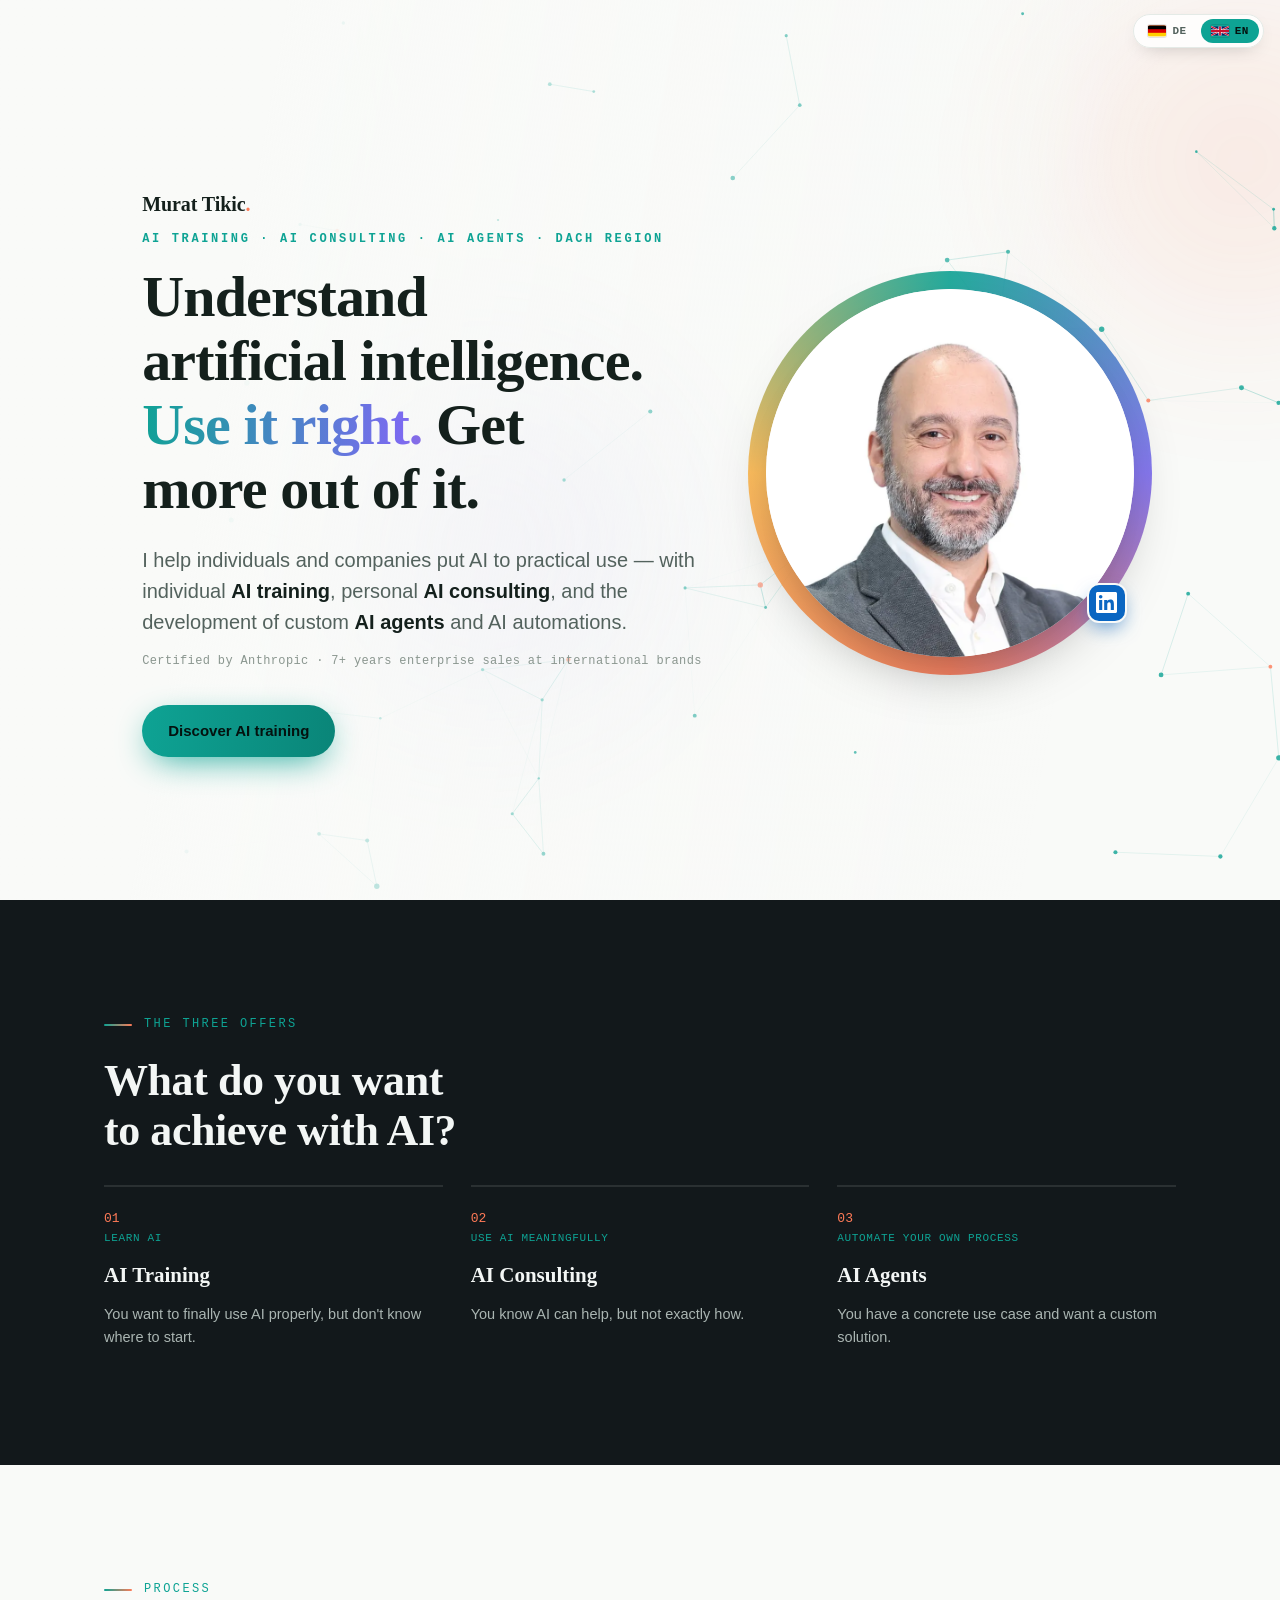
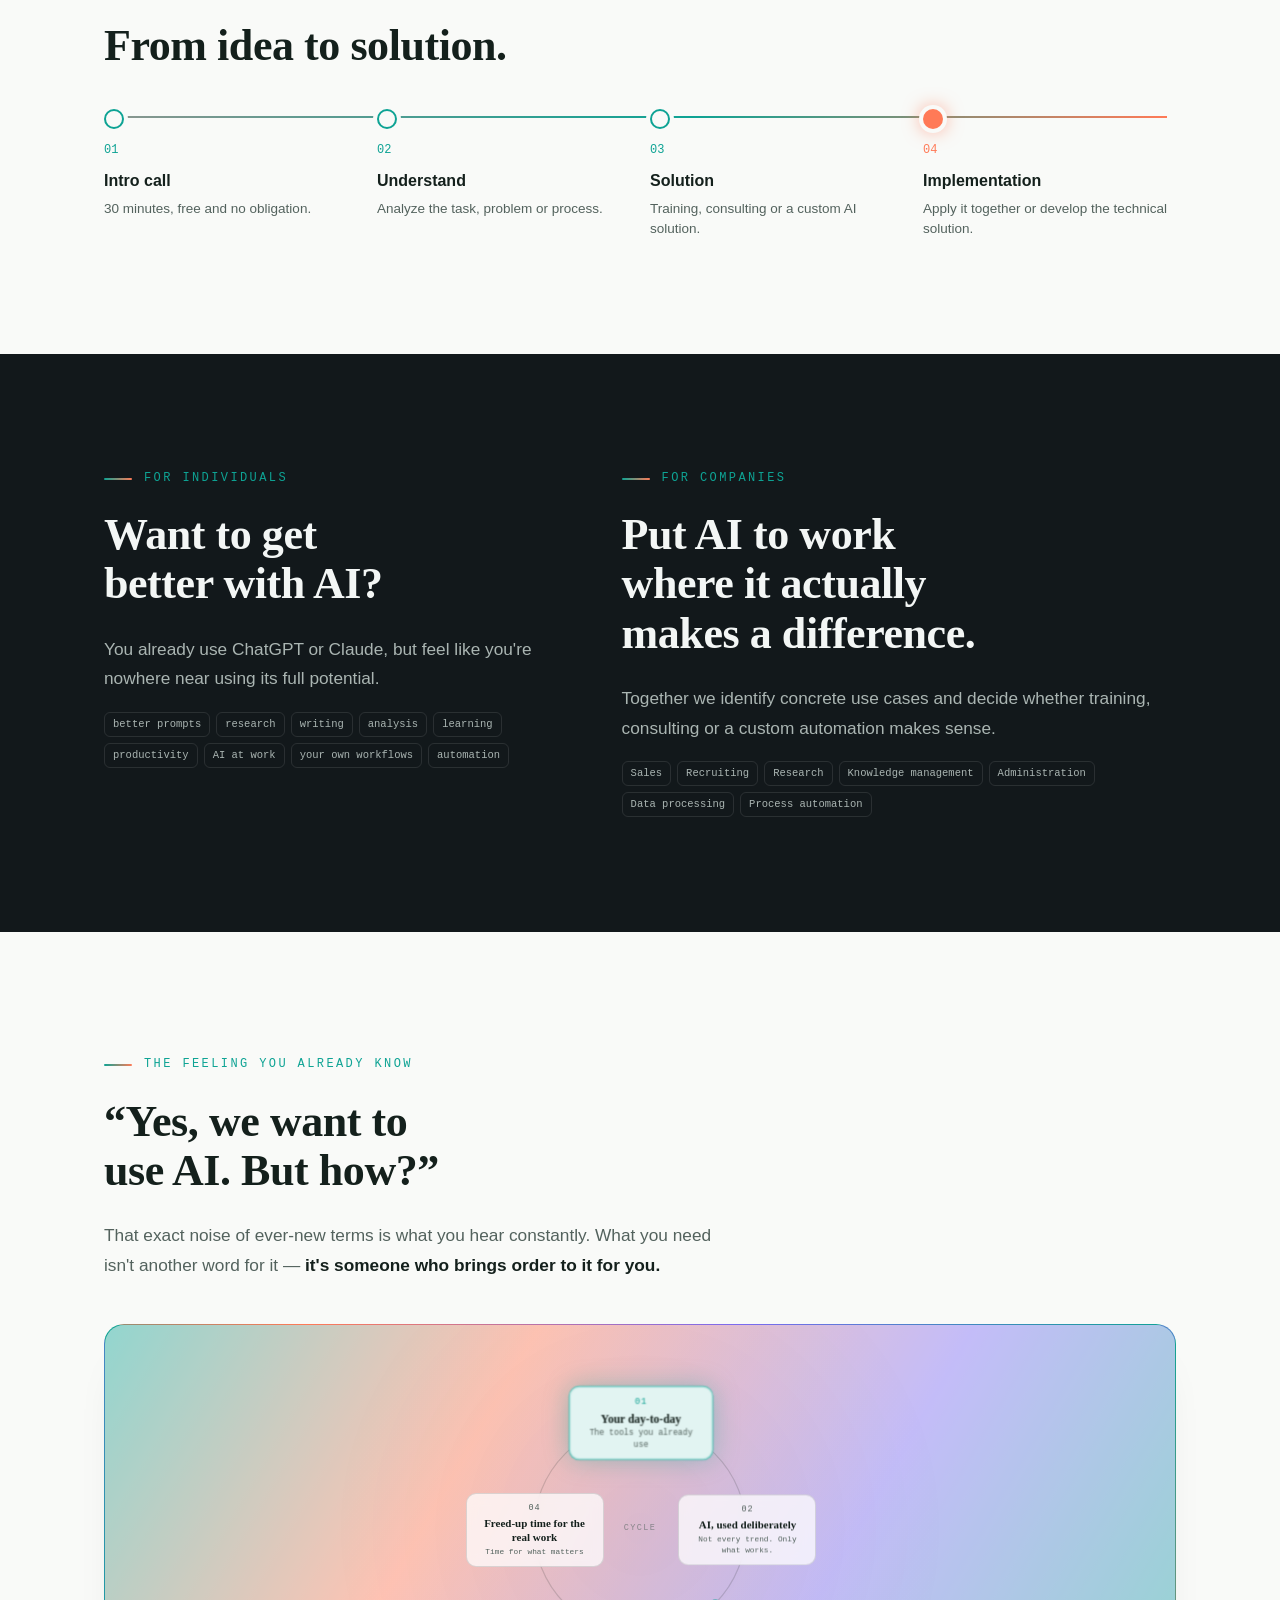
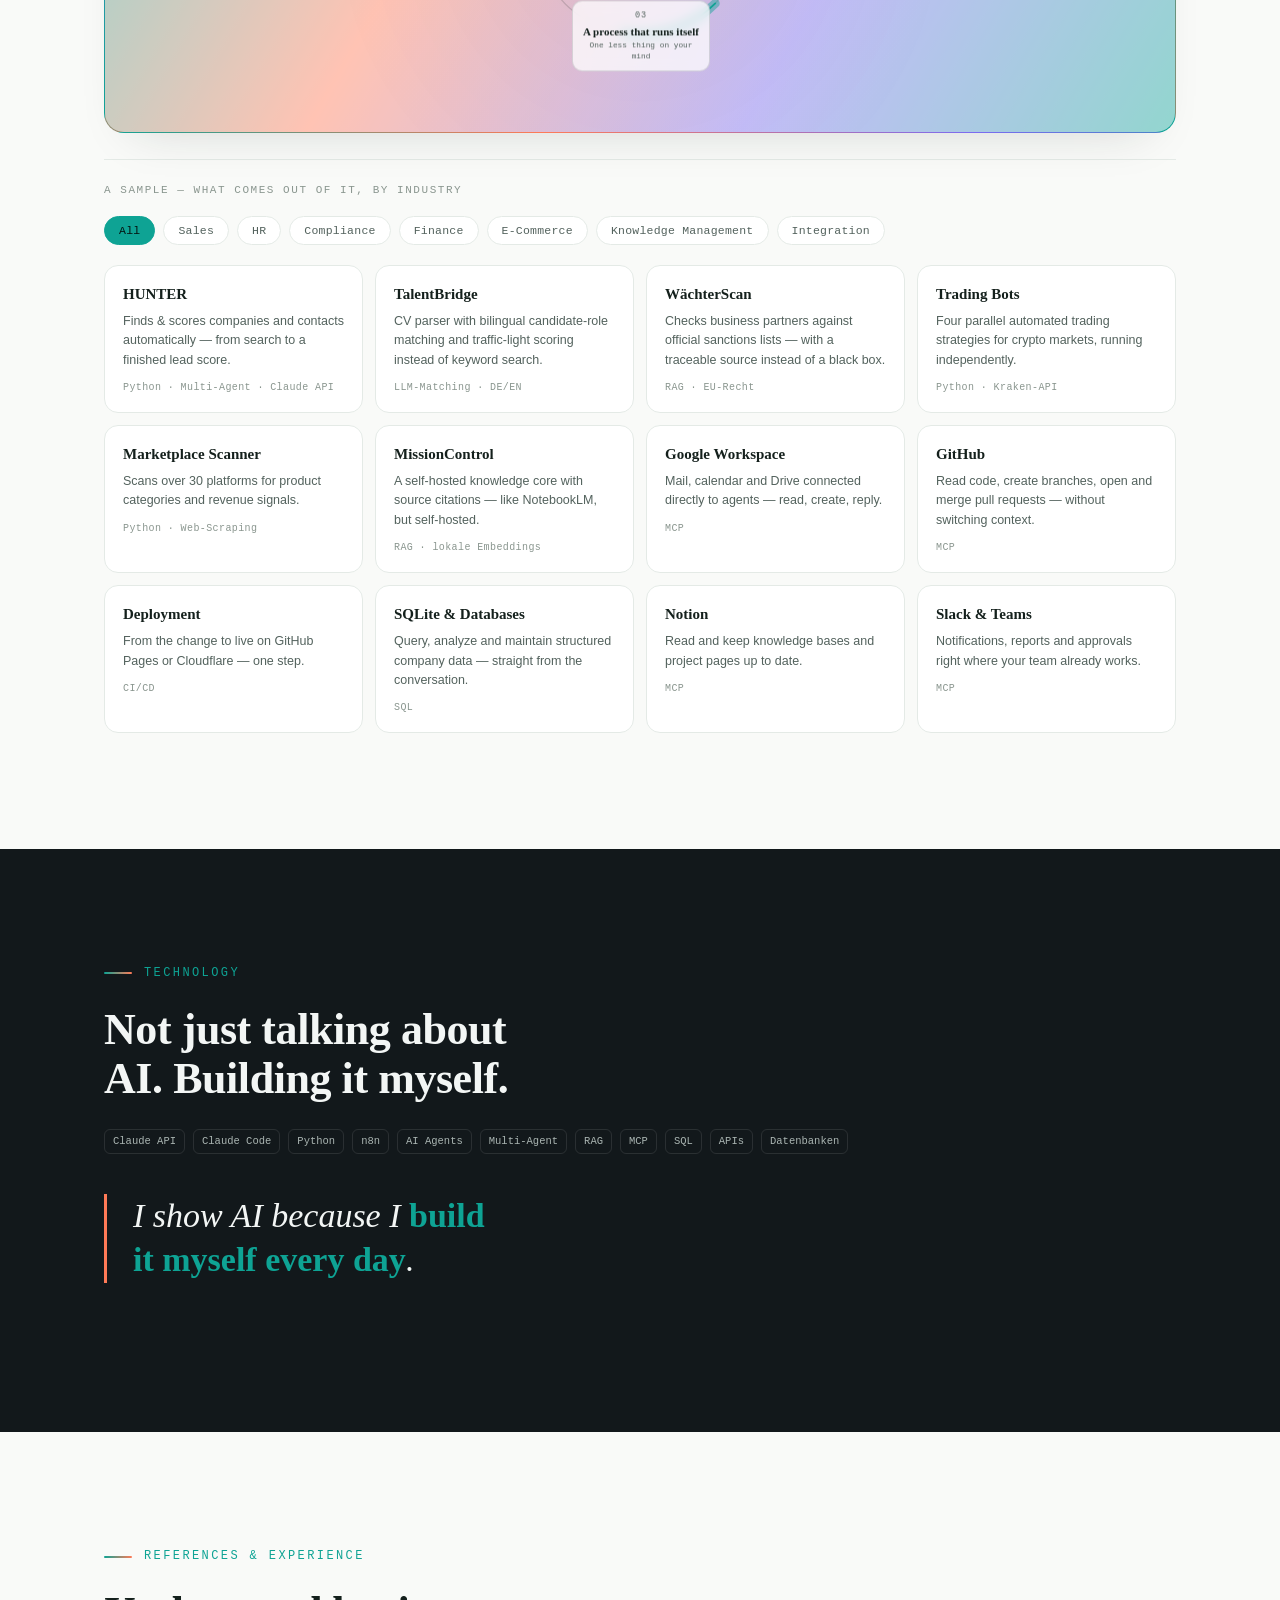
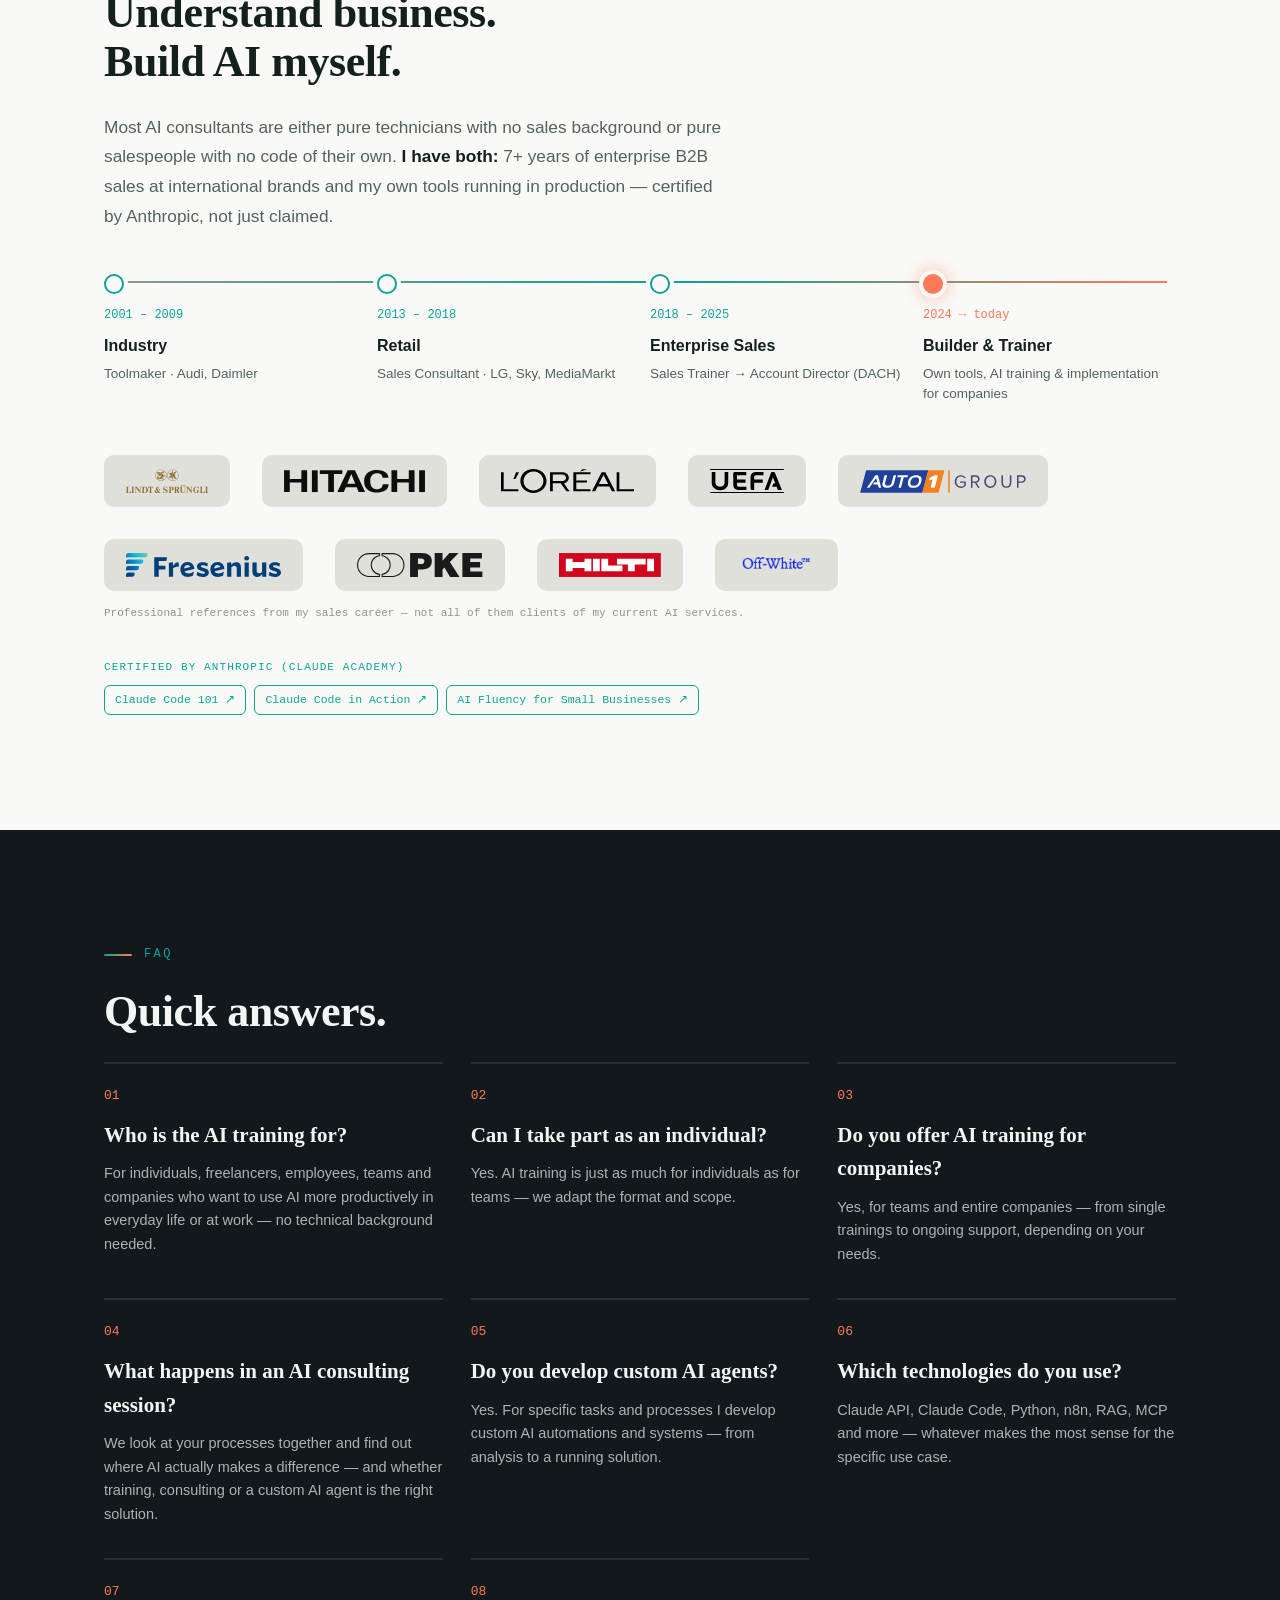
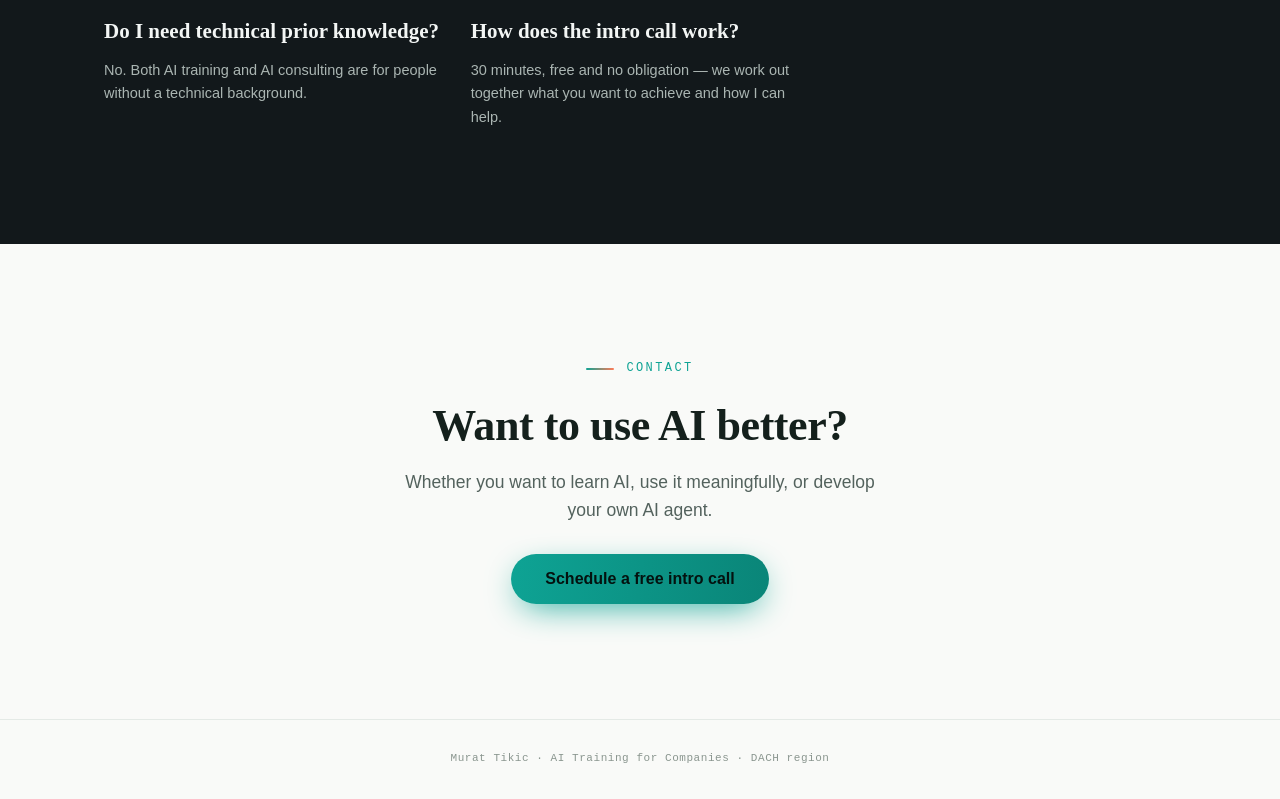
==== ai-training/index.html @ c1de1095 "Ablauf nach oben (unter Angebote, Angebote jetzt dunkel fuer Hell-Dunkel-Wechsel), Kreislauf-Box tra" ====
<!DOCTYPE html>
<html lang="de">
<meta charset="utf-8">
<meta name="viewport" content="width=device-width,initial-scale=1">
<title>KI-Training, KI-Beratung &amp; AI Agents | Murat Tikic</title>
<meta name="description" content="KI-Training für Privatpersonen und Unternehmen, individuelle KI-Beratung und Entwicklung von AI Agents. Praxisnah und online im DACH-Raum.">
<link rel="canonical" href="https://murat-tikic.github.io/ai-training/">
<meta property="og:type" content="website">
<meta property="og:title" content="KI-Training, KI-Beratung &amp; AI Agents | Murat Tikic">
<meta property="og:description" content="KI-Training für Privatpersonen und Unternehmen, individuelle KI-Beratung und Entwicklung von AI Agents. Praxisnah und online im DACH-Raum.">
<meta property="og:url" content="https://murat-tikic.github.io/ai-training/">
<meta property="og:locale" content="de_AT">
<meta name="twitter:card" content="summary">
<meta name="twitter:title" content="KI-Training, KI-Beratung &amp; AI Agents | Murat Tikic">
<meta name="twitter:description" content="KI-Training für Privatpersonen und Unternehmen, individuelle KI-Beratung und Entwicklung von AI Agents. Praxisnah und online im DACH-Raum.">
<script type="application/ld+json">
{
  "@context": "https://schema.org",
  "@graph": [
    {
      "@type": "Person",
      "name": "Murat Tikic",
      "url": "https://murat-tikic.github.io/",
      "jobTitle": "KI-Trainer, KI-Berater &amp; Entwickler von AI Agents",
      "sameAs": ["https://linkedin.com/in/murat-tikic"],
      "address": { "@type": "PostalAddress", "addressLocality": "Wien", "addressCountry": "AT" },
      "hasCredential": [
        { "@type": "EducationalOccupationalCredential", "name": "Claude Code 101", "credentialCategory": "certificate", "recognizedBy": { "@type": "Organization", "name": "Anthropic (Claude Academy)" }, "url": "https://academy.claude.com/verify/d481b6ae8b0c1cfd0e5e9dbf9552b630" },
        { "@type": "EducationalOccupationalCredential", "name": "Claude Code in Action", "credentialCategory": "certificate", "recognizedBy": { "@type": "Organization", "name": "Anthropic (Claude Academy)" }, "url": "https://academy.claude.com/verify/a05bc48cc2ee1afb98d9a50335e572a9" },
        { "@type": "EducationalOccupationalCredential", "name": "AI Fluency for Small Businesses", "credentialCategory": "certificate", "recognizedBy": { "@type": "Organization", "name": "Anthropic (Claude Academy)" }, "url": "https://academy.claude.com/verify/6545b511b53359877e72efce5000b60c" }
      ]
    },
    {
      "@type": "Service",
      "name": "KI-Training",
      "serviceType": "KI-Training",
      "provider": { "@type": "Person", "name": "Murat Tikic" },
      "areaServed": [
        { "@type": "Country", "name": "Deutschland" },
        { "@type": "Country", "name": "Österreich" },
        { "@type": "Country", "name": "Schweiz" }
      ],
      "description": "KI-Training für Privatpersonen, Selbstständige, Mitarbeiter, Teams und Unternehmen — KI verstehen und produktiver im Alltag und Beruf einsetzen.",
      "offers": { "@type": "Offer", "name": "Kostenloses Erstgespräch", "price": "0", "priceCurrency": "EUR", "description": "30 Minuten, kostenlos und unverbindlich." }
    },
    {
      "@type": "Service",
      "name": "KI-Beratung",
      "serviceType": "KI-Beratung",
      "provider": { "@type": "Person", "name": "Murat Tikic" },
      "areaServed": [
        { "@type": "Country", "name": "Deutschland" },
        { "@type": "Country", "name": "Österreich" },
        { "@type": "Country", "name": "Schweiz" }
      ],
      "description": "KI-Beratung für Privatpersonen und Unternehmen — gemeinsam herausfinden, wo KI sinnvoll eingesetzt werden kann und welche Lösung zum jeweiligen Anwendungsfall passt.",
      "offers": { "@type": "Offer", "name": "Kostenloses Erstgespräch", "price": "0", "priceCurrency": "EUR", "description": "30 Minuten, kostenlos und unverbindlich." }
    },
    {
      "@type": "Service",
      "name": "AI Agents",
      "serviceType": "KI-Automatisierung",
      "provider": { "@type": "Person", "name": "Murat Tikic" },
      "areaServed": [
        { "@type": "Country", "name": "Deutschland" },
        { "@type": "Country", "name": "Österreich" },
        { "@type": "Country", "name": "Schweiz" }
      ],
      "description": "Entwicklung individueller AI Agents, KI-Automatisierungen und KI-Systeme für konkrete Aufgaben und Prozesse.",
      "offers": { "@type": "Offer", "name": "Kostenloses Erstgespräch", "price": "0", "priceCurrency": "EUR", "description": "30 Minuten, kostenlos und unverbindlich." }
    },
    {
      "@type": "FAQPage",
      "mainEntity": [
        {"@type":"Question","name":"Für wen ist das KI-Training?","acceptedAnswer":{"@type":"Answer","text":"Für Privatpersonen, Selbstständige, Mitarbeiter, Teams und Unternehmen, die KI im Alltag oder Beruf produktiver nutzen wollen — technisches Vorwissen ist nicht nötig."}},
        {"@type":"Question","name":"Kann ich als Privatperson teilnehmen?","acceptedAnswer":{"@type":"Answer","text":"Ja. Das KI-Training richtet sich genauso an Einzelpersonen wie an Teams — Format und Umfang passen wir an."}},
        {"@type":"Question","name":"Bietest du KI-Training für Unternehmen an?","acceptedAnswer":{"@type":"Answer","text":"Ja, für Teams und ganze Unternehmen — von einzelnen Trainings bis zur laufenden Begleitung, je nach Bedarf."}},
        {"@type":"Question","name":"Was passiert bei einer KI-Beratung?","acceptedAnswer":{"@type":"Answer","text":"Wir schauen uns gemeinsam Ihre Prozesse an und finden heraus, wo KI wirklich einen Unterschied macht — und ob Training, Beratung oder ein eigener AI Agent die richtige Lösung ist."}},
        {"@type":"Question","name":"Entwickelst du individuelle AI Agents?","acceptedAnswer":{"@type":"Answer","text":"Ja. Für konkrete Aufgaben und Prozesse entwickle ich eigene KI-Automatisierungen und Systeme — von der Analyse bis zur laufenden Lösung."}},
        {"@type":"Question","name":"Welche Technologien verwendest du?","acceptedAnswer":{"@type":"Answer","text":"Claude API, Claude Code, Python, n8n, RAG, MCP und mehr — je nachdem, was für den jeweiligen Anwendungsfall am sinnvollsten ist."}},
        {"@type":"Question","name":"Brauche ich technische Vorkenntnisse?","acceptedAnswer":{"@type":"Answer","text":"Nein. Sowohl KI-Training als auch KI-Beratung richten sich an Menschen ohne technischen Hintergrund."}},
        {"@type":"Question","name":"Wie läuft das Erstgespräch ab?","acceptedAnswer":{"@type":"Answer","text":"30 Minuten, kostenlos und unverbindlich — wir klären gemeinsam, was Sie erreichen möchten und wie ich helfen kann."}}
      ]
    }
  ]
}
</script>
<style>
  :root{
    --bg:#F9FAF8; --bg2:#F0F4F2; --surface:#FFFFFF; --ink:#14201C; --muted:#53625D;
    --faint:#8A968F; --line:#E4EAE6;
    --teal:#0EA394; --teal-deep:#0A8578; --coral:#FF7A57; --amber:#FFB84D; --violet:#7B6BF0;
    --a-teal:rgba(14,163,148,.20); --a-coral:rgba(255,122,87,.18); --a-violet:rgba(123,107,240,.16);
    --serif:"Palatino Linotype","Book Antiqua","Iowan Old Style",Georgia,serif;
    --sans:"Segoe UI",-apple-system,BlinkMacSystemFont,Roboto,Helvetica,Arial,sans-serif;
    --mono:"Cascadia Code",Consolas,"SF Mono",ui-monospace,Menlo,monospace;
    /* Solid "chapter" panel — deliberately theme-independent (always dark), so it reads
       as a hard section break instead of another soft tint of the page's own bg/bg2. */
    --panel:#12181B; --panel-surface:#1B2225; --panel-ink:#F3F6F5; --panel-muted:#AAB5B2; --panel-line:rgba(255,255,255,.10);
  }
  /* Dark mode intentionally disabled — Murat prefers the light version shown
     consistently to every visitor, regardless of their OS/browser setting. */

  *{box-sizing:border-box}
  html{scroll-behavior:smooth}
  body{margin:0;background:var(--bg);color:var(--ink);font-family:var(--sans);line-height:1.6;
    -webkit-font-smoothing:antialiased;overflow-x:hidden}
  .wrap{max-width:1160px;margin:0 auto;padding:0 clamp(20px,5vw,44px)}
  a{color:inherit}

  .aurora{position:fixed;inset:-20vh -10vw;z-index:-2;pointer-events:none;filter:blur(70px);opacity:.85}
  .aurora span{position:absolute;border-radius:50%}
  .b1{width:46vw;height:46vw;left:-6vw;top:2vh;background:radial-gradient(circle,var(--a-teal),transparent 68%);animation:drift1 26s ease-in-out infinite}
  .b2{width:42vw;height:42vw;right:-8vw;top:8vh;background:radial-gradient(circle,var(--a-coral),transparent 68%);animation:drift2 32s ease-in-out infinite}
  .b3{width:40vw;height:40vw;left:28vw;top:52vh;background:radial-gradient(circle,var(--a-violet),transparent 68%);animation:drift3 38s ease-in-out infinite}
  @keyframes drift1{0%,100%{transform:translate(0,0) scale(1)}50%{transform:translate(6vw,5vh) scale(1.12)}}
  @keyframes drift2{0%,100%{transform:translate(0,0) scale(1.05)}50%{transform:translate(-5vw,7vh) scale(.92)}}
  @keyframes drift3{0%,100%{transform:translate(0,0) scale(1)}50%{transform:translate(-4vw,-6vh) scale(1.15)}}

  .progress{position:fixed;top:0;left:0;height:3px;width:0;z-index:50;
    background:linear-gradient(90deg,var(--teal),var(--coral),var(--amber))}

  .langsw{position:fixed;top:14px;right:16px;z-index:60;display:flex;gap:4px;
    background:color-mix(in srgb,var(--surface) 82%,transparent);backdrop-filter:blur(8px);
    border:1px solid var(--line);border-radius:999px;padding:4px;box-shadow:0 6px 20px -10px rgba(0,0,0,.3)}
  .lang{display:flex;align-items:center;gap:6px;border:0;background:none;cursor:pointer;
    font-family:var(--mono);font-size:11px;font-weight:600;letter-spacing:.05em;color:var(--muted);
    padding:6px 10px;border-radius:999px;transition:background .15s ease,color .15s ease}
  .lang svg{display:block;border-radius:2px;box-shadow:0 0 0 1px rgba(0,0,0,.1)}
  .lang:hover{color:var(--ink)}
  .lang.active{background:var(--teal);color:#04120F}

  .eyebrow{font-family:var(--mono);font-size:12px;letter-spacing:.22em;text-transform:uppercase;
    color:var(--teal);font-weight:600}
  .hero-name{font-family:var(--serif);font-weight:600;font-size:clamp(17px,1.6vw,20px);
    letter-spacing:-.005em;color:var(--ink);margin-bottom:10px}
  .hero-name .dot{color:var(--coral)}
  .grad{background:linear-gradient(96deg,var(--teal),var(--violet),var(--coral),var(--teal));
    background-size:280% 100%;-webkit-background-clip:text;background-clip:text;color:transparent;
    animation:hue 9s ease infinite}
  @keyframes hue{0%,100%{background-position:0% 50%}50%{background-position:100% 50%}}

  /* HERO with agent-network canvas */
  .hero{position:relative;min-height:100svh;display:flex;align-items:center;padding:14vh 0 9vh;overflow:hidden}
  .hero-bg-video{position:absolute;inset:0;z-index:-1;width:100%;height:100%;object-fit:cover;pointer-events:none}
  #net{position:absolute;inset:0;z-index:0;width:100%;height:100%;display:block}
  .hero-scrim{position:absolute;inset:0;z-index:1;pointer-events:none;
    background:linear-gradient(100deg,var(--bg) 20%,color-mix(in srgb,var(--bg) 45%,transparent) 50%,transparent 82%)}
  .hero .wrap{position:relative;z-index:2}
  .hero-grid{display:grid;grid-template-columns:1.35fr .85fr;gap:clamp(30px,5vw,60px);align-items:center;width:100%}
  .hero h1{font-family:var(--serif);font-weight:600;letter-spacing:-.015em;
    font-size:clamp(36px,5.2vw,58px);line-height:1.1;margin:16px 0 0;text-wrap:balance;max-width:19ch}
  .hero .lead{font-size:clamp(16px,1.7vw,20px);color:var(--muted);max-width:50ch;margin:24px 0 0;line-height:1.55}
  .hero .lead b{color:var(--ink);font-weight:600}
  .hero-micro{font-family:var(--mono);font-size:12px;letter-spacing:.03em;color:var(--faint);margin:14px 0 0}
  .cta{display:flex;flex-wrap:wrap;gap:14px;margin-top:34px}
  .btn{font-family:var(--sans);font-size:15px;font-weight:600;text-decoration:none;padding:14px 26px;
    border-radius:999px;display:inline-flex;align-items:center;gap:9px;position:relative;overflow:hidden;
    cursor:pointer;border:0;background:none;transition:transform .2s ease,box-shadow .2s ease}
  .btn.primary{color:#04120F;background:linear-gradient(96deg,var(--teal),var(--teal-deep));
    box-shadow:0 10px 34px -10px var(--teal)}
  .btn.primary:hover{transform:translateY(-3px);box-shadow:0 18px 46px -12px var(--teal)}
  .btn.ghost{border:1px solid var(--line);background:color-mix(in srgb,var(--surface) 70%,transparent);color:var(--ink)}
  .btn.ghost:hover{transform:translateY(-3px);border-color:var(--coral);color:var(--coral)}

  .portrait{justify-self:end;position:relative;width:clamp(260px,31vw,376px);aspect-ratio:1;
    animation:float 7s ease-in-out infinite}
  @keyframes float{0%,100%{transform:translateY(0)}50%{transform:translateY(-12px)}}
  .portrait .ring{position:absolute;inset:-14px;border-radius:50%;
    background:conic-gradient(from 0deg,var(--teal),var(--violet),var(--coral),var(--amber),var(--teal));
    animation:spin 16s linear infinite;opacity:.9}
  @keyframes spin{to{transform:rotate(360deg)}}
  .portrait .frame{position:absolute;inset:4px;border-radius:50%;overflow:hidden;background:#f4f4f5;
    box-shadow:0 22px 60px -18px rgba(0,0,0,.42)}
  .portrait .frame img{width:100%;height:100%;object-fit:cover;object-position:50% 50%;display:block}
  .portrait .li{position:absolute;bottom:10%;right:3%;z-index:4;width:40px;height:40px;border-radius:12px;
    background:#0A66C2;display:flex;align-items:center;justify-content:center;text-decoration:none;
    border:2px solid var(--bg);box-shadow:0 8px 20px -6px rgba(10,102,194,.75);transition:transform .18s ease,box-shadow .18s ease}
  .portrait .li:hover{transform:translateY(-2px) scale(1.07);box-shadow:0 12px 26px -6px rgba(10,102,194,.9)}
  .portrait .li svg{width:21px;height:21px;fill:#fff;display:block}

  section{padding:clamp(60px,9vw,116px) 0;position:relative}
  .tint{background:linear-gradient(180deg,transparent,var(--bg2) 12%,var(--bg2) 88%,transparent)}
  .sec-label{font-family:var(--mono);font-size:12px;letter-spacing:.2em;text-transform:uppercase;
    color:var(--teal);margin-bottom:22px;display:flex;align-items:center;gap:12px}
  .sec-label::before{content:"";width:28px;height:2px;border-radius:2px;
    background:linear-gradient(90deg,var(--teal),var(--coral))}

  /* ---- PANEL — a flat, fully opaque "chapter" background instead of another soft
     tint. Blocks the fixed aurora blur completely (no fade at the edges), so scrolling
     into one of these reads as a hard cut, not a continuation of the same wash. Text/
     labels swap to the panel-specific tokens; the teal/coral/violet accents stay the
     same hue so it's still unmistakably the same site, just a bolder page. ---- */
  /* Redefine the core tokens inside .panel instead of re-fighting every descendant
     selector's specificity one by one (.node .t, .prose b, .card, .stat, … all already
     read var(--ink)/--muted/--line/--bg/--surface — scoping those four names is enough
     for the whole subtree to relabel itself, with nothing left that can be missed). */
  .panel{--ink:var(--panel-ink);--muted:var(--panel-muted);--line:var(--panel-line);
    --surface:var(--panel-surface);--bg:var(--panel);--bg2:var(--panel-surface);
    background:var(--panel);color:var(--panel-ink)}

  /* ---- STICKY-HEAD — used on a couple of the longer sections only (career arc, built
     tools): the label/heading pins in place while the body content beside it scrolls,
     so there's always a fixed anchor to read against instead of everything drifting past
     at the same speed. Desktop only — a two-column pin doesn't translate to a stacked
     mobile layout, so it just becomes a normal static block under 900px. ---- */
  .sticky-grid{display:grid;grid-template-columns:.85fr 1.15fr;gap:clamp(28px,5vw,64px);align-items:start}
  .sticky-head{position:sticky;top:88px;align-self:start}
  .sticky-head h2{margin-bottom:16px}
  .sticky-grid .arc{grid-template-columns:repeat(2,1fr);row-gap:28px}
  .sticky-grid .arc::before{display:none}
  .sticky-grid .cards{grid-template-columns:1fr;gap:16px}
  @media (max-width:900px){
    .sticky-grid{display:block}
    .sticky-head{position:static}
    .sticky-grid .arc{grid-template-columns:1fr 1fr}
  }
  h2{font-family:var(--serif);font-weight:600;font-size:clamp(28px,4.4vw,44px);line-height:1.12;
    margin:0 0 26px;letter-spacing:-.01em;text-wrap:balance;max-width:22ch}
  .prose{font-size:clamp(16px,1.35vw,18px);color:var(--muted);max-width:65ch;line-height:1.72}
  .prose p{margin:0 0 18px}.prose p:last-child{margin:0}
  .prose b{color:var(--ink);font-weight:600}
  .prose .hl{color:var(--teal);font-weight:600}
  .split{display:grid;grid-template-columns:.9fr 1.1fr;gap:clamp(28px,5vw,64px);align-items:start}

  .pullquote{font-family:var(--serif);font-size:clamp(22px,3.1vw,34px);line-height:1.3;color:var(--ink);
    font-style:italic;border-left:3px solid var(--coral);padding-left:26px;text-wrap:balance;max-width:24ch}
  .pullquote .hl{color:var(--teal);font-style:normal;font-weight:600}
  .story-grid{display:grid;grid-template-columns:1fr 1fr;gap:clamp(28px,5vw,60px);align-items:center}

  .stats{display:grid;grid-template-columns:repeat(4,1fr);gap:18px}
  .stat{background:var(--surface);border:1px solid var(--line);border-radius:18px;padding:26px 22px;
    position:relative;overflow:hidden;transition:transform .2s ease,box-shadow .2s ease}
  .stat:hover{transform:translateY(-4px);box-shadow:0 16px 40px -20px rgba(0,0,0,.35)}
  .stat::before{content:"";position:absolute;left:0;top:0;height:100%;width:4px;
    background:linear-gradient(180deg,var(--teal),var(--coral))}
  .stat .fig{font-family:var(--mono);font-weight:600;font-size:clamp(28px,4vw,42px);line-height:1;
    letter-spacing:-.02em;font-variant-numeric:tabular-nums;color:var(--ink)}
  .stat .fig .u{color:var(--coral);font-size:.6em}
  .stat .lab{font-size:13px;color:var(--muted);margin-top:12px;line-height:1.4}

  .arc{display:grid;grid-template-columns:repeat(4,1fr);gap:20px;position:relative;margin-top:12px}
  .arc::before{content:"";position:absolute;left:9px;right:9px;top:9px;height:2px;
    background:linear-gradient(90deg,var(--faint),var(--teal) 55%,var(--coral))}
  .node{position:relative;padding-top:34px;opacity:0;transform:translateY(16px);
    transition:opacity .6s ease,transform .6s ease}
  .node::before{content:"";position:absolute;top:2px;left:0;width:16px;height:16px;border-radius:50%;
    background:var(--bg);border:2px solid var(--teal);box-shadow:0 0 0 4px var(--bg)}
  .node.dest::before{background:var(--coral);border-color:var(--coral);box-shadow:0 0 0 4px var(--bg),0 0 20px var(--coral)}
  .node .yr{font-family:var(--mono);font-size:12px;color:var(--teal);font-variant-numeric:tabular-nums}
  .node.dest .yr{color:var(--coral)}
  .node .t{font-weight:600;font-size:16px;margin-top:8px;color:var(--ink)}
  .node .d{font-size:13.5px;color:var(--muted);margin-top:6px;line-height:1.45}
  .reveal.in .node{opacity:1;transform:none}
  .reveal.in .node:nth-child(2){transition-delay:.1s}
  .reveal.in .node:nth-child(3){transition-delay:.2s}
  .reveal.in .node:nth-child(4){transition-delay:.3s}

  .cards{display:grid;grid-template-columns:repeat(3,1fr);gap:20px}
  .card{background:var(--surface);border:1px solid var(--line);border-radius:20px;padding:28px;
    position:relative;transition:transform .22s ease,box-shadow .22s ease;overflow:hidden}
  .card::after{content:"";position:absolute;inset:0;border-radius:20px;padding:1px;pointer-events:none;
    background:linear-gradient(140deg,var(--teal),transparent 40%,transparent 60%,var(--coral));
    -webkit-mask:linear-gradient(#000 0 0) content-box,linear-gradient(#000 0 0);
    -webkit-mask-composite:xor;mask-composite:exclude;opacity:0;transition:opacity .22s ease}
  .card:hover{transform:translateY(-6px);box-shadow:0 24px 50px -26px rgba(0,0,0,.4)}
  .card:hover::after{opacity:1}
  .kicker{font-family:var(--mono);font-size:11px;letter-spacing:.06em;text-transform:uppercase;
    color:var(--teal)}
  .card .kicker{margin-bottom:14px}
  .card h3{font-family:var(--serif);font-size:22px;margin:0 0 10px;font-weight:600;color:var(--ink)}
  .card p{font-size:14px;color:var(--muted);margin:0 0 14px;line-height:1.58}
  .tags{display:flex;flex-wrap:wrap;gap:6px}
  .card .tags{margin-top:14px}
  .tag{font-family:var(--mono);font-size:10.5px;color:var(--muted);border:1px solid var(--line);border-radius:6px;padding:3px 8px}

  .diffs{display:grid;grid-template-columns:repeat(3,1fr);gap:28px}
  .diff{border-top:2px solid var(--line);padding-top:22px;transition:border-color .3s ease}
  .diff:hover{border-color:var(--teal)}
  .diff .n{font-family:var(--mono);font-size:13px;color:var(--coral)}
  .diff h3{font-family:var(--serif);font-size:21px;margin:12px 0 10px;font-weight:600;color:var(--ink)}
  .diff p{font-size:14.5px;color:var(--muted);margin:0;line-height:1.62}

  /* Signal-im-Rauschen Kreislauf — Sektion selbst bleibt hell (normale <section>, kein .panel),
     nur die Visualisierungs-Box ist ihr eigenes dunkles Fenster (feste --sk-* Tokens, unabhängig
     von der Seiten-Theme-Var, damit sie nicht vom hellen Sektionshintergrund mitgezogen wird). */
  .sk-cycle{display:flex;flex-direction:column;gap:clamp(18px,2.6vw,26px);margin-top:8px}
  .sk-cycle *{box-sizing:border-box}

  .sk-canvas-wrap{--sk-surface:#FFFFFF;--sk-ink:#14201C;--sk-muted:#53625D;--sk-line:rgba(20,32,28,.14);
    position:relative;border-radius:20px;overflow:hidden;border:1.5px solid transparent;
    background-image:radial-gradient(circle at 50% 50%,rgba(20,32,28,.04),rgba(20,32,28,0) 55%),
      linear-gradient(rgba(255,255,255,.55),rgba(255,255,255,.55)),
      linear-gradient(120deg,var(--teal),var(--coral),var(--violet),var(--teal));
    background-clip:padding-box,padding-box,border-box;
    backdrop-filter:blur(12px);-webkit-backdrop-filter:blur(12px);
    min-height:clamp(340px,32vw,430px);box-shadow:0 24px 48px -30px rgba(20,32,28,.18)}
  @media (max-width:640px){.sk-canvas-wrap{min-height:460px}}
  .sk-canvas-wrap canvas{position:absolute;inset:0;width:100%;height:100%;display:block}

  .sk-ring-svg{position:absolute;inset:0;width:100%;height:100%;overflow:visible;pointer-events:none;
    z-index:2;transform:rotate(-90deg)}

  .sk-node{position:absolute;transform:translate(-50%,-50%);width:min(138px,34vw);padding:8px 10px;
    border:1px solid var(--sk-line);border-radius:10px;background:color-mix(in srgb,var(--sk-surface) 74%,transparent);
    backdrop-filter:blur(6px);-webkit-backdrop-filter:blur(6px);display:flex;flex-direction:column;gap:2px;
    text-align:center;align-items:center;pointer-events:none;z-index:3;
    transition:border-color .45s ease,box-shadow .45s ease,background-color .45s ease,transform .45s ease}
  .sk-node-index{font-family:var(--mono);font-size:8.5px;letter-spacing:.1em;color:var(--sk-muted);transition:color .45s ease}
  .sk-node-title{font-family:var(--serif);font-weight:600;font-size:11px;line-height:1.25;color:var(--sk-ink)}
  .sk-node-sub{font-family:var(--mono);font-size:7.8px;line-height:1.4;color:var(--sk-muted);transition:color .45s ease}
  .sk-node.sk-lit{border-color:color-mix(in srgb,var(--teal) 65%,transparent);
    background:color-mix(in srgb,var(--sk-surface) 88%,var(--teal) 12%);
    box-shadow:0 0 24px color-mix(in srgb,var(--teal) 35%,transparent),0 0 0 1px color-mix(in srgb,var(--teal) 18%,transparent) inset;
    transform:translate(-50%,-50%) scale(1.05)}
  .sk-node.sk-lit .sk-node-index{color:var(--teal)}
  .sk-node.sk-lit .sk-node-sub{color:var(--sk-muted)}

  .sk-core-label{position:absolute;left:50%;top:50%;transform:translate(-50%,-50%);font-family:var(--mono);
    font-size:8.5px;letter-spacing:.16em;text-transform:uppercase;color:var(--sk-muted);opacity:.6;
    pointer-events:none;z-index:3;text-align:center;white-space:nowrap}

  .sk-tools{border-top:1px solid var(--line);padding-top:22px}
  .sk-tools-eyebrow{font-family:var(--mono);font-size:11px;letter-spacing:.14em;text-transform:uppercase;
    color:var(--faint);margin:0 0 16px}
  .sk-filter{display:flex;flex-wrap:wrap;gap:8px;margin-bottom:20px}
  .sk-filter-btn{font-family:var(--mono);font-size:11.5px;letter-spacing:.02em;color:var(--muted);
    background:var(--surface);border:1px solid var(--line);border-radius:999px;padding:7px 14px;
    cursor:pointer;transition:border-color .25s ease,color .25s ease,background-color .25s ease}
  .sk-filter-btn:hover{border-color:var(--teal);color:var(--ink)}
  .sk-filter-btn.active{background:var(--teal);border-color:var(--teal);color:#04120F}
  .sk-tool-grid{display:grid;grid-template-columns:repeat(auto-fill,minmax(216px,1fr));gap:12px}
  .sk-tool{background:var(--surface);border:1px solid var(--line);border-radius:14px;padding:16px 18px}
  .sk-tool.sk-hide{display:none}
  .sk-tool-name{font-family:var(--serif);font-weight:600;font-size:15px;color:var(--ink);margin:0 0 6px}
  .sk-tool-desc{font-size:12.5px;line-height:1.55;color:var(--muted);margin:0 0 10px}
  .sk-tool-tech{font-family:var(--mono);font-size:10px;letter-spacing:.04em;color:var(--faint)}
  .sk-sr-only{position:absolute;width:1px;height:1px;padding:0;margin:-1px;overflow:hidden;
    clip:rect(0,0,0,0);white-space:nowrap;border:0}
  @media (prefers-reduced-motion:reduce){.sk-node{transition:none}}

  .refs-band{background:#E7E8E3}
  .refs-band h2{color:#20241F}
  .logo-strip{display:flex;flex-wrap:wrap;align-items:center;gap:clamp(20px,3vw,32px);margin-top:36px}
  .logo-strip img{height:52px;width:auto;max-width:210px;object-fit:contain;display:block;
    background:#DEE0D9;border-radius:10px;padding:14px 22px}
  @media (max-width:600px){.logo-strip{gap:16px}.logo-strip img{height:38px;padding:12px 16px}}

  .contact{text-align:center}
  .contact h2{margin:0 auto 18px;max-width:22ch}
  .contact .csub{font-size:clamp(15px,1.4vw,17.5px);color:var(--muted);max-width:52ch;margin:0 auto 30px;line-height:1.6}
  .contact .big{display:flex;justify-content:center}
  .contact .big .btn{font-size:16px;padding:16px 34px}

  footer{border-top:1px solid var(--line);padding:30px 0;font-family:var(--mono);font-size:11px;
    color:var(--faint);letter-spacing:.05em;text-align:center}

  .reveal{opacity:0;transform:translateY(26px);transition:opacity .8s cubic-bezier(.2,.7,.2,1),transform .8s cubic-bezier(.2,.7,.2,1)}
  .reveal.in{opacity:1;transform:none}

  .modal{position:fixed;inset:0;z-index:100;display:none;align-items:center;justify-content:center;padding:20px}
  .modal.open{display:flex}
  .modal-overlay{position:absolute;inset:0;background:rgba(8,14,12,.55);backdrop-filter:blur(4px)}
  .modal-card{position:relative;z-index:1;width:min(480px,100%);background:var(--surface);
    border:1px solid var(--line);border-radius:20px;padding:30px;box-shadow:0 30px 80px -30px rgba(0,0,0,.5);
    animation:pop .3s cubic-bezier(.2,.8,.2,1);max-height:92vh;overflow:auto}
  @keyframes pop{from{opacity:0;transform:translateY(16px) scale(.98)}to{opacity:1;transform:none}}
  .modal-x{position:absolute;top:12px;right:14px;background:none;border:0;font-size:26px;line-height:1;color:var(--faint);cursor:pointer;padding:4px}
  .modal-x:hover{color:var(--ink)}
  .modal-card h3{font-family:var(--serif);font-size:24px;margin:10px 0 8px;color:var(--ink);font-weight:600}
  .modal-sub{font-size:13px;color:var(--muted);margin:0 0 20px;line-height:1.5}
  .modal-card-sm{width:min(320px,100%);padding:28px 26px;text-align:center}
  .modal-sent{font-size:15px;color:var(--ink);font-weight:600;margin:0 0 20px;line-height:1.5}
  .modal-card-sm .btn{width:100%;justify-content:center}
  #contactForm{display:flex;flex-direction:column;gap:14px}
  #contactForm label{display:flex;flex-direction:column;gap:6px;font-size:12px;font-weight:600;color:var(--ink);text-transform:uppercase;letter-spacing:.04em}
  #contactForm input,#contactForm textarea{font-family:var(--sans);font-size:14px;color:var(--ink);background:var(--bg2);
    border:1px solid var(--line);border-radius:10px;padding:11px 13px;width:100%;resize:vertical;font-weight:400;text-transform:none;letter-spacing:0;transition:border-color .18s ease,box-shadow .18s ease}
  #contactForm input:focus,#contactForm textarea:focus{outline:none;border-color:var(--teal);box-shadow:0 0 0 3px var(--a-teal)}
  #contactForm button{margin-top:8px;justify-content:center}

  @media (prefers-reduced-motion:reduce){
    html{scroll-behavior:auto}
    .aurora span,.grad,.portrait,.portrait .ring,.modal-card{animation:none!important}
    .reveal,.node{opacity:1!important;transform:none!important;transition:none!important}
  }
  @media (max-width:900px){
    .hero-grid{grid-template-columns:1fr;gap:40px}
    .portrait{order:-1;justify-self:center}
    /* The scrim's left-to-right gradient was tuned for the two-column desktop layout
       (light zone under the text column, fading out under the photo column). Stacked
       mobile layout puts full-width text under the photo instead, so it needs its own
       top-to-bottom fade for the same contrast guarantee. */
    .hero-scrim{background:linear-gradient(180deg,transparent 0%,var(--bg) 34%,var(--bg) 100%)}
    .split,.story-grid{grid-template-columns:1fr;gap:26px}
    .stats{grid-template-columns:repeat(2,1fr)}
    .cards{grid-template-columns:1fr}
    .diffs{grid-template-columns:1fr}
    .arc{grid-template-columns:1fr 1fr;row-gap:32px}.arc::before{display:none}
  }
  @media (max-width:520px){.stats{grid-template-columns:1fr}.arc{grid-template-columns:1fr}}
</style>

<div class="progress" id="progress"></div>

<div class="langsw" role="group" aria-label="Sprache / Language">
  <button class="lang" data-lang="de" aria-label="Deutsch">
    <svg width="18" height="12" viewBox="0 0 5 3" aria-hidden="true"><rect width="5" height="3" fill="#FFCE00"/><rect width="5" height="2" fill="#DD0000"/><rect width="5" height="1" fill="#000"/></svg>DE
  </button>
  <button class="lang" data-lang="en" aria-label="English">
    <svg width="18" height="12" viewBox="0 0 60 30" aria-hidden="true"><rect width="60" height="30" fill="#012169"/><path d="M0,0 60,30 M60,0 0,30" stroke="#fff" stroke-width="6"/><path d="M0,0 60,30 M60,0 0,30" stroke="#C8102E" stroke-width="4"/><path d="M30,0 30,30 M0,15 60,15" stroke="#fff" stroke-width="10"/><path d="M30,0 30,30 M0,15 60,15" stroke="#C8102E" stroke-width="6"/></svg>EN
  </button>
</div>

<div class="aurora" aria-hidden="true"><span class="b1"></span><span class="b2"></span><span class="b3"></span></div>

<header class="hero">
  <video class="hero-bg-video" autoplay muted loop playsinline aria-hidden="true">
    <source src="../assets/hero-bg.mp4" type="video/mp4">
  </video>
  <canvas id="net" aria-hidden="true"></canvas>
  <div class="hero-scrim" aria-hidden="true"></div>
  <div class="wrap">
    <div class="hero-grid">
      <div>
        <div class="hero-name">Murat Tikic<span class="dot">.</span></div>
        <div class="eyebrow" data-i18n="hero_eyebrow">KI-Training · KI-Beratung · AI Agents · DACH-Raum</div>
        <h1 data-i18n="hero_h1">Künstliche Intelligenz verstehen. <span class="grad">Richtig einsetzen.</span> Mehr daraus machen.</h1>
        <p class="lead" data-i18n="hero_bridge">Ich unterstütze Privatpersonen und Unternehmen dabei, KI praktisch einzusetzen — mit individuellem <b>KI-Training</b>, persönlicher <b>KI-Beratung</b> und der Entwicklung eigener <b>AI Agents</b> und KI-Automatisierungen.</p>
        <p class="hero-micro" data-i18n="hero_micro">Zertifiziert von Anthropic · 7+ Jahre Enterprise-Sales bei internationalen Marken</p>
        <div class="cta">
          <a class="btn primary" href="#angebote" data-i18n="btn_discover">KI-Training entdecken</a>
        </div>
      </div>
      <div class="portrait">
        <div class="ring"></div>
        <div class="frame"><img src="[data-uri]" alt="Murat Tikic"></div>
        <a class="li" href="https://linkedin.com/in/murat-tikic" target="_blank" rel="noopener" aria-label="LinkedIn-Profil von Murat Tikic">
          <svg viewBox="0 0 24 24" aria-hidden="true"><path d="M20.45 20.45h-3.56v-5.57c0-1.33-.02-3.04-1.85-3.04-1.86 0-2.14 1.45-2.14 2.94v5.67H9.35V9h3.41v1.56h.05c.48-.9 1.64-1.85 3.37-1.85 3.6 0 4.27 2.37 4.27 5.46v6.28zM5.34 7.43a2.07 2.07 0 1 1 0-4.14 2.07 2.07 0 0 1 0 4.14zM7.12 20.45H3.56V9h3.56v11.45zM22.22 0H1.77C.79 0 0 .77 0 1.72v20.56C0 23.23.79 24 1.77 24h20.45c.98 0 1.78-.77 1.78-1.72V1.72C24 .77 23.2 0 22.22 0z"/></svg>
        </a>
      </div>
    </div>
  </div>
</header>

<main>
  <!-- OFFERS -->
  <section id="angebote" class="panel">
    <div class="wrap reveal">
      <div class="sec-label" data-i18n="offers_label">Die drei Angebote</div>
      <h2 data-i18n="offers_h2">Was möchtest du mit KI erreichen?</h2>
      <div class="diffs" style="margin-top:30px">
        <div class="diff">
          <div class="n">01</div>
          <div class="kicker" style="margin-bottom:8px" data-i18n="of1_h">KI lernen</div>
          <h3 data-i18n="hc1_h">KI-Training</h3>
          <p data-i18n="of1_p">Du möchtest KI endlich richtig nutzen, weißt aber nicht, wo du anfangen sollst.</p>
        </div>
        <div class="diff">
          <div class="n">02</div>
          <div class="kicker" style="margin-bottom:8px" data-i18n="of2_h">KI sinnvoll einsetzen</div>
          <h3 data-i18n="hc2_h">KI-Beratung</h3>
          <p data-i18n="of2_p">Du weißt, dass KI helfen kann, aber nicht genau wie.</p>
        </div>
        <div class="diff">
          <div class="n">03</div>
          <div class="kicker" style="margin-bottom:8px" data-i18n="of3_h">Einen eigenen Prozess automatisieren</div>
          <h3 data-i18n="hc3_h">AI Agents</h3>
          <p data-i18n="of3_p">Du hast einen konkreten Anwendungsfall und möchtest eine individuelle Lösung.</p>
        </div>
      </div>
    </div>
  </section>

  <!-- PROCESS -->
  <section>
    <div class="wrap reveal">
      <div class="sec-label" data-i18n="proc_label">Ablauf</div>
      <h2 data-i18n="proc_h2">Von der Idee zur Lösung.</h2>
      <div class="arc" style="margin-top:36px">
        <div class="node"><div class="yr">01</div><div class="t" data-i18n="p1h">Erstgespräch</div><div class="d" data-i18n="p1p">30 Minuten, kostenlos und unverbindlich.</div></div>
        <div class="node"><div class="yr">02</div><div class="t" data-i18n="p2h">Verstehen</div><div class="d" data-i18n="p2p">Aufgabe, Problem oder Prozess analysieren.</div></div>
        <div class="node"><div class="yr">03</div><div class="t" data-i18n="p3h">Lösung</div><div class="d" data-i18n="p3p">Training, Beratung oder individuelle KI-Lösung.</div></div>
        <div class="node dest"><div class="yr">04</div><div class="t" data-i18n="p4h">Umsetzung</div><div class="d" data-i18n="p4p">Gemeinsam anwenden oder technische Lösung entwickeln.</div></div>
      </div>
    </div>
  </section>

  <!-- B2C / B2B -->
  <section class="panel">
    <div class="wrap reveal">
      <div class="split">
        <div>
          <div class="sec-label" data-i18n="b2c_label">Für Privatpersonen</div>
          <h2 data-i18n="b2c_h2">Du möchtest besser mit KI werden?</h2>
          <p class="prose" data-i18n="b2c_p">Du nutzt ChatGPT oder Claude bereits, hast aber das Gefühl, dass du noch lange nicht alle Möglichkeiten ausschöpfst.</p>
          <div class="tags" style="margin-top:18px">
            <span class="tag" data-i18n="b2c_t1">bessere Prompts</span><span class="tag" data-i18n="b2c_t2">Recherche</span><span class="tag" data-i18n="b2c_t3">Schreiben</span><span class="tag" data-i18n="b2c_t4">Analyse</span><span class="tag" data-i18n="b2c_t5">Lernen</span><span class="tag" data-i18n="b2c_t6">Produktivität</span><span class="tag" data-i18n="b2c_t7">KI im Beruf</span><span class="tag" data-i18n="b2c_t8">eigene Workflows</span><span class="tag" data-i18n="b2c_t9">Automatisierung</span>
          </div>
        </div>
        <div>
          <div class="sec-label" data-i18n="b2b_label">Für Unternehmen</div>
          <h2 data-i18n="b2b_h2">KI dort einsetzen, wo sie wirklich einen Unterschied macht.</h2>
          <p class="prose" data-i18n="b2b_p">Gemeinsam identifizieren wir konkrete Anwendungsfälle und entscheiden, ob Training, Beratung oder eine individuelle Automatisierung sinnvoll ist.</p>
          <div class="tags" style="margin-top:18px">
            <span class="tag" data-i18n="b2b_t1">Vertrieb</span><span class="tag" data-i18n="b2b_t2">Recruiting</span><span class="tag" data-i18n="b2b_t3">Recherche</span><span class="tag" data-i18n="b2b_t4">Wissensmanagement</span><span class="tag" data-i18n="b2b_t5">Administration</span><span class="tag" data-i18n="b2b_t6">Datenverarbeitung</span><span class="tag" data-i18n="b2b_t7">Prozessautomatisierung</span>
          </div>
        </div>
      </div>
    </div>
  </section>

  <!-- WORKS: Signal-im-Rauschen Kreislauf -->
  <section>
    <div class="wrap reveal">
      <div class="sk-cycle">
        <header>
          <div class="sec-label" data-i18n="works_label">Das Gefühl, das Sie kennen</div>
          <h2 data-i18n="works_h2">„Ja, wir wollen KI nutzen. Aber wie?“</h2>
          <p class="prose" data-i18n="works_intro">Genau dieses Rauschen aus immer neuen Begriffen hören Sie ständig. Was Sie brauchen, ist kein weiteres Wort dafür — <b>sondern jemand, der es für Sie ordnet.</b></p>
        </header>

        <div class="sk-canvas-wrap" id="sk-canvas-wrap" role="img" aria-label="Animierte Visualisierung: Hunderte KI- und IT-Fachbegriffe kreisen in mehreren Ringen chaotisch um ein ruhiges Zentrum – abwechselnd im und gegen den Uhrzeigersinn, wie endloses Marktrauschen. In der Mitte, in einer klaren Zone, dreht sich ein stetiger Lichtpuls im Kreis und aktiviert dabei nacheinander vier feste Stationen: Ihr Alltag, KI gezielt eingesetzt, Ein Prozess läuft von selbst, Freiraum für Ihr Tagesgeschäft. Danach beginnt der Kreislauf von vorn – ein sich selbst erneuernder Prozess inmitten des Begriffs-Rauschens.">
          <canvas id="sk-noise-canvas"></canvas>
          <svg class="sk-ring-svg" id="sk-ring-svg" aria-hidden="true">
            <circle id="sk-ring-base" fill="none" stroke="rgba(20,32,28,.16)" stroke-width="1.2" />
            <circle id="sk-ring-comet-glow" fill="none" stroke="rgba(14,163,148,.45)" stroke-width="9" stroke-linecap="round" />
            <circle id="sk-ring-comet" fill="none" stroke="rgba(14,163,148,.95)" stroke-width="1.8" stroke-linecap="round" />
          </svg>
          <div class="sk-core-label" data-i18n="works_core">Kreislauf</div>
          <div class="sk-node" id="sk-node-0">
            <span class="sk-node-index">01</span>
            <span class="sk-node-title" data-i18n="works_n1t">Ihr Alltag</span>
            <span class="sk-node-sub" data-i18n="works_n1s">Die Werkzeuge, die Sie schon nutzen</span>
          </div>
          <div class="sk-node" id="sk-node-1">
            <span class="sk-node-index">02</span>
            <span class="sk-node-title" data-i18n="works_n2t">KI, gezielt eingesetzt</span>
            <span class="sk-node-sub" data-i18n="works_n2s">Nicht jeder Trend. Nur was wirkt.</span>
          </div>
          <div class="sk-node" id="sk-node-2">
            <span class="sk-node-index">03</span>
            <span class="sk-node-title" data-i18n="works_n3t">Ein Prozess läuft von selbst</span>
            <span class="sk-node-sub" data-i18n="works_n3s">Eine Aufgabe weniger im Kopf</span>
          </div>
          <div class="sk-node" id="sk-node-3">
            <span class="sk-node-index">04</span>
            <span class="sk-node-title" data-i18n="works_n4t">Freiraum fürs Tagesgeschäft</span>
            <span class="sk-node-sub" data-i18n="works_n4s">Zeit für das, was zählt</span>
          </div>
          <noscript><p class="sk-sr-only">Diese Visualisierung benötigt JavaScript.</p></noscript>
        </div>

        <div class="sk-tools">
          <div class="sk-tools-eyebrow" data-i18n="works_tools_eyebrow">Auszug — was daraus entsteht, nach Branche</div>
          <div class="sk-filter" id="sk-filter" role="tablist">
            <button class="sk-filter-btn active" data-branch="all" data-i18n="f_all">Alle</button>
            <button class="sk-filter-btn" data-branch="vertrieb" data-i18n="f_vertrieb">Vertrieb</button>
            <button class="sk-filter-btn" data-branch="hr" data-i18n="f_hr">HR</button>
            <button class="sk-filter-btn" data-branch="compliance" data-i18n="f_compliance">Compliance</button>
            <button class="sk-filter-btn" data-branch="finance" data-i18n="f_finance">Finance</button>
            <button class="sk-filter-btn" data-branch="ecommerce" data-i18n="f_ecommerce">E-Commerce</button>
            <button class="sk-filter-btn" data-branch="wissen" data-i18n="f_wissen">Wissensmanagement</button>
            <button class="sk-filter-btn" data-branch="integration" data-i18n="f_integration">Integration</button>
          </div>
          <div class="sk-tool-grid" id="sk-tool-grid">
            <div class="sk-tool" data-branch="vertrieb">
              <div class="sk-tool-name">HUNTER</div>
              <p class="sk-tool-desc" data-i18n="t_hunter">Findet &amp; bewertet Firmen und Ansprechpartner automatisiert — von der Suche bis zum fertigen Score.</p>
              <div class="sk-tool-tech">Python · Multi-Agent · Claude API</div>
            </div>
            <div class="sk-tool" data-branch="hr">
              <div class="sk-tool-name">TalentBridge</div>
              <p class="sk-tool-desc" data-i18n="t_talentbridge">CV-Parser mit zweisprachigem Kandidaten-Rollen-Matching und Ampel-Bewertung statt Stichwortsuche.</p>
              <div class="sk-tool-tech">LLM-Matching · DE/EN</div>
            </div>
            <div class="sk-tool" data-branch="compliance">
              <div class="sk-tool-name">WächterScan</div>
              <p class="sk-tool-desc" data-i18n="t_waechterscan">Prüft Geschäftspartner gegen offizielle Sanktionslisten — mit belegbarer Quelle statt Blackbox.</p>
              <div class="sk-tool-tech">RAG · EU-Recht</div>
            </div>
            <div class="sk-tool" data-branch="finance">
              <div class="sk-tool-name" data-i18n="t_trading_name">Trading-Bots</div>
              <p class="sk-tool-desc" data-i18n="t_trading">Vier parallele automatisierte Handelsstrategien für Krypto-Märkte, unabhängig voneinander laufend.</p>
              <div class="sk-tool-tech">Python · Kraken-API</div>
            </div>
            <div class="sk-tool" data-branch="ecommerce">
              <div class="sk-tool-name" data-i18n="t_marktplatz_name">Marktplatz-Scanner</div>
              <p class="sk-tool-desc" data-i18n="t_marktplatz">Durchsucht über 30 Plattformen nach Produktkategorien und Umsatzsignalen.</p>
              <div class="sk-tool-tech">Python · Web-Scraping</div>
            </div>
            <div class="sk-tool" data-branch="wissen">
              <div class="sk-tool-name">MissionControl</div>
              <p class="sk-tool-desc" data-i18n="t_missioncontrol">Eigener lokaler Wissens-Kern mit Quellenbeleg — wie NotebookLM, nur selbst gehostet.</p>
              <div class="sk-tool-tech">RAG · lokale Embeddings</div>
            </div>
            <div class="sk-tool" data-branch="integration">
              <div class="sk-tool-name" data-i18n="t_google_name">Google Workspace</div>
              <p class="sk-tool-desc" data-i18n="t_google">Mail, Kalender und Drive direkt an Agenten angebunden — lesen, anlegen, beantworten.</p>
              <div class="sk-tool-tech">MCP</div>
            </div>
            <div class="sk-tool" data-branch="integration">
              <div class="sk-tool-name">GitHub</div>
              <p class="sk-tool-desc" data-i18n="t_github">Code lesen, Branches anlegen, Pull Requests erstellen und mergen — ohne Kontextwechsel.</p>
              <div class="sk-tool-tech">MCP</div>
            </div>
            <div class="sk-tool" data-branch="integration">
              <div class="sk-tool-name" data-i18n="t_deploy_name">Deployment</div>
              <p class="sk-tool-desc" data-i18n="t_deploy">Von der Änderung bis live auf GitHub Pages oder Cloudflare — ein Schritt.</p>
              <div class="sk-tool-tech">CI/CD</div>
            </div>
            <div class="sk-tool" data-branch="integration">
              <div class="sk-tool-name" data-i18n="t_sqlite_name">SQLite &amp; Datenbanken</div>
              <p class="sk-tool-desc" data-i18n="t_sqlite">Strukturierte Firmendaten abfragen, auswerten, pflegen — direkt aus dem Gespräch heraus.</p>
              <div class="sk-tool-tech">SQL</div>
            </div>
            <div class="sk-tool" data-branch="integration">
              <div class="sk-tool-name">Notion</div>
              <p class="sk-tool-desc" data-i18n="t_notion">Wissensdatenbanken und Projektseiten lesen und aktuell halten.</p>
              <div class="sk-tool-tech">MCP</div>
            </div>
            <div class="sk-tool" data-branch="integration">
              <div class="sk-tool-name" data-i18n="t_slack_name">Slack &amp; Teams</div>
              <p class="sk-tool-desc" data-i18n="t_slack">Meldungen, Reports und Freigaben direkt dort, wo Ihr Team schon arbeitet.</p>
              <div class="sk-tool-tech">MCP</div>
            </div>
          </div>
        </div>
      </div>
    </div>
  </section>

  <!-- TECHNOLOGY -->
  <section class="panel">
    <div class="wrap reveal">
      <div class="sec-label" data-i18n="tech_label">Technologie</div>
      <h2 data-i18n="tech_h2">Nicht nur über KI sprechen. KI selbst bauen.</h2>
      <div style="display:flex;flex-wrap:wrap;gap:8px;margin-top:26px" aria-label="Tech-Stack">
        <span class="tag">Claude API</span><span class="tag">Claude Code</span><span class="tag">Python</span><span class="tag">n8n</span><span class="tag">AI Agents</span><span class="tag">Multi-Agent</span><span class="tag">RAG</span><span class="tag">MCP</span><span class="tag">SQL</span><span class="tag">APIs</span><span class="tag">Datenbanken</span>
      </div>
      <p class="pullquote" style="margin-top:40px" data-i18n="proof_close">Ich zeige KI, weil ich sie <span class="hl">täglich selbst baue</span>.</p>
    </div>
  </section>

  <!-- REFERENCES & EXPERIENCE -->
  <section>
    <div class="wrap reveal">
      <div class="sec-label" data-i18n="refs_label">Referenzen &amp; Erfahrung</div>
      <h2 data-i18n="refs_h2b">Business verstehen. KI selbst bauen.</h2>
      <p class="prose" data-i18n="hook_p2">Die meisten KI-Berater sind entweder reine Techniker ohne Vertriebserfahrung oder reine Verkäufer ohne
      eigenen Code. <b>Ich habe beides:</b> 7+ Jahre Enterprise-B2B-Vertrieb bei internationalen Marken und eigene,
      produktiv laufende KI-Tools — zertifiziert von Anthropic, nicht nur behauptet.</p>
      <div class="arc" style="margin-top:40px">
        <div class="node"><div class="yr">2001 – 2009</div><div class="t" data-i18n="n1t">Industrie</div><div class="d" data-i18n="n1d">Werkzeugmechaniker · Audi, Daimler</div></div>
        <div class="node"><div class="yr">2013 – 2018</div><div class="t" data-i18n="n2t">Retail</div><div class="d" data-i18n="n2d">Sales Consultant · LG, Sky, MediaMarkt</div></div>
        <div class="node"><div class="yr">2018 – 2025</div><div class="t" data-i18n="n3t">Enterprise Sales</div><div class="d" data-i18n="n3d">Sales Trainer → Account Director (DACH)</div></div>
        <div class="node dest"><div class="yr" data-i18n="n4y">2024 → heute</div><div class="t" data-i18n="n4t">Builder &amp; Trainer</div><div class="d" data-i18n="n4d">Eigene Tools, KI-Training &amp; Umsetzung für Unternehmen</div></div>
      </div>
      <div class="logo-strip" style="margin-top:52px">
        <img src="../assets/logos/lindt.svg" alt="Lindt &amp; Sprüngli">
        <img src="../assets/logos/hitachi-rail.svg" alt="Hitachi Rail">
        <img src="../assets/logos/loreal.svg" alt="L'Oréal">
        <img src="../assets/logos/uefa.svg" alt="UEFA">
        <img src="../assets/logos/auto1.svg" alt="Auto1 Group">
        <img src="../assets/logos/fresenius.svg" alt="Fresenius">
        <img src="../assets/logos/pke-holding.svg" alt="PKE Holding AG">
        <img src="../assets/logos/hilti.svg" alt="Hilti">
        <img src="../assets/logos/off-white.png" alt="Off-White">
      </div>
      <p style="font-family:var(--mono);font-size:11px;color:var(--faint);margin-top:14px" data-i18n="refs_note">Berufliche Referenzen aus meiner Vertriebslaufbahn — nicht alle davon Kunden meiner heutigen KI-Dienstleistung.</p>
      <div style="margin-top:36px">
        <div style="font-family:var(--mono);font-size:11px;letter-spacing:.1em;text-transform:uppercase;color:var(--teal);margin-bottom:8px" data-i18n="certs_label">Zertifiziert von Anthropic (Claude Academy)</div>
        <div style="display:flex;flex-wrap:wrap;gap:8px">
          <a href="https://academy.claude.com/verify/d481b6ae8b0c1cfd0e5e9dbf9552b630" target="_blank" rel="noopener" style="font-family:var(--mono);font-size:11.5px;color:var(--teal);border:1px solid var(--teal);border-radius:6px;padding:5px 10px;text-decoration:none">Claude Code 101 ↗</a>
          <a href="https://academy.claude.com/verify/a05bc48cc2ee1afb98d9a50335e572a9" target="_blank" rel="noopener" style="font-family:var(--mono);font-size:11.5px;color:var(--teal);border:1px solid var(--teal);border-radius:6px;padding:5px 10px;text-decoration:none">Claude Code in Action ↗</a>
          <a href="https://academy.claude.com/verify/6545b511b53359877e72efce5000b60c" target="_blank" rel="noopener" style="font-family:var(--mono);font-size:11.5px;color:var(--teal);border:1px solid var(--teal);border-radius:6px;padding:5px 10px;text-decoration:none">AI Fluency for Small Businesses ↗</a>
        </div>
      </div>
    </div>
  </section>

  <!-- WHAT I BRING / FAQ -->
  <section class="panel">
    <div class="wrap reveal">
      <div class="sec-label" data-i18n="bring_label">Häufige Fragen</div>
      <h2 data-i18n="bring_h2">Kurz beantwortet.</h2>
      <div class="diffs" style="row-gap:32px">
        <div class="diff">
          <div class="n">01</div>
          <h3 data-i18n="b1h">Für wen ist das KI-Training?</h3>
          <p data-i18n="b1p">Für Privatpersonen, Selbstständige, Mitarbeiter, Teams und Unternehmen, die KI im Alltag oder Beruf produktiver nutzen wollen — technisches Vorwissen ist nicht nötig.</p>
        </div>
        <div class="diff">
          <div class="n">02</div>
          <h3 data-i18n="b2h">Kann ich als Privatperson teilnehmen?</h3>
          <p data-i18n="b2p">Ja. Das KI-Training richtet sich genauso an Einzelpersonen wie an Teams — Format und Umfang passen wir an.</p>
        </div>
        <div class="diff">
          <div class="n">03</div>
          <h3 data-i18n="b3h">Bietest du KI-Training für Unternehmen an?</h3>
          <p data-i18n="b3p">Ja, für Teams und ganze Unternehmen — von einzelnen Trainings bis zur laufenden Begleitung, je nach Bedarf.</p>
        </div>
        <div class="diff">
          <div class="n">04</div>
          <h3 data-i18n="b4h">Was passiert bei einer KI-Beratung?</h3>
          <p data-i18n="b4p">Wir schauen uns gemeinsam Ihre Prozesse an und finden heraus, wo KI wirklich einen Unterschied macht — und ob Training, Beratung oder ein eigener AI Agent die richtige Lösung ist.</p>
        </div>
        <div class="diff">
          <div class="n">05</div>
          <h3 data-i18n="b5h">Entwickelst du individuelle AI Agents?</h3>
          <p data-i18n="b5p">Ja. Für konkrete Aufgaben und Prozesse entwickle ich eigene KI-Automatisierungen und Systeme — von der Analyse bis zur laufenden Lösung.</p>
        </div>
        <div class="diff">
          <div class="n">06</div>
          <h3 data-i18n="b6h">Welche Technologien verwendest du?</h3>
          <p data-i18n="b6p">Claude API, Claude Code, Python, n8n, RAG, MCP und mehr — je nachdem, was für den jeweiligen Anwendungsfall am sinnvollsten ist.</p>
        </div>
        <div class="diff">
          <div class="n">07</div>
          <h3 data-i18n="b7h">Brauche ich technische Vorkenntnisse?</h3>
          <p data-i18n="b7p">Nein. Sowohl KI-Training als auch KI-Beratung richten sich an Menschen ohne technischen Hintergrund.</p>
        </div>
        <div class="diff">
          <div class="n">08</div>
          <h3 data-i18n="b8h">Wie läuft das Erstgespräch ab?</h3>
          <p data-i18n="b8p">30 Minuten, kostenlos und unverbindlich — wir klären gemeinsam, was Sie erreichen möchten und wie ich helfen kann.</p>
        </div>
      </div>
    </div>
  </section>

  <!-- CONTACT -->
  <section class="contact">
    <div class="wrap reveal">
      <div class="sec-label" style="justify-content:center" data-i18n="c_label">Kontakt</div>
      <h2 data-i18n="c_h2">Du möchtest KI besser nutzen?</h2>
      <p class="csub" data-i18n="c_sub">Egal ob du KI lernen, sinnvoll einsetzen oder einen eigenen AI Agent entwickeln möchtest.</p>
      <div class="big"><button class="btn primary js-contact" type="button" data-i18n="c_btn">Kostenloses Erstgespräch vereinbaren</button></div>
    </div>
  </section>
</main>

<footer data-i18n="footer">Murat Tikic · KI-Training für Unternehmen · DACH-Raum</footer>

<div class="modal" id="contactModal" aria-hidden="true">
  <div class="modal-overlay" data-close></div>
  <div class="modal-card" role="dialog" aria-modal="true" aria-labelledby="cm-title">
    <button class="modal-x" data-close aria-label="Schließen / Close" type="button">×</button>
    <div class="sec-label" data-i18n="modal_label">Termin sichern</div>
    <h3 id="cm-title" data-i18n="modal_h3">Kurz vorstellen — ich melde mich.</h3>
    <p class="modal-sub" data-i18n="modal_sub">Geht direkt an mich — kein E-Mail-Programm nötig.</p>
    <form id="contactForm">
      <label><span data-i18n="f_name">Name</span><input name="name" autocomplete="name" required></label>
      <label><span data-i18n="f_from">E-Mail</span><input name="from" type="email" autocomplete="email" required></label>
      <label><span data-i18n="f_phone">Telefon (optional)</span><input name="phone" type="tel" autocomplete="tel"></label>
      <label><span data-i18n="f_company">Firma &amp; Rolle</span><input name="company" autocomplete="organization"></label>
      <label><span data-i18n="f_msg">Nachricht an mich</span><textarea name="msg" rows="4"></textarea></label>
      <button class="btn primary" type="submit" data-i18n="f_submit">Senden</button>
    </form>
  </div>
</div>

<div class="modal" id="thanksModal" aria-hidden="true">
  <div class="modal-overlay" data-close-thanks></div>
  <div class="modal-card modal-card-sm" role="dialog" aria-modal="true">
    <p class="modal-sent" data-i18n="modal_sent">Danke! Ich melde mich.</p>
    <button class="btn primary" type="button" id="thanksOk" data-i18n="modal_ok">Okay</button>
  </div>
</div>

<script>
(() => {
  const reduce = matchMedia('(prefers-reduced-motion: reduce)').matches;

  /* ---------- i18n ---------- */
  const dict = {
    hero_eyebrow:{de:`KI-Training · KI-Beratung · AI Agents · DACH-Raum`,en:`AI Training · AI Consulting · AI Agents · DACH region`},
    hero_h1:{de:`Künstliche Intelligenz verstehen. <span class="grad">Richtig einsetzen.</span> Mehr daraus machen.`,en:`Understand artificial intelligence. <span class="grad">Use it right.</span> Get more out of it.`},
    hero_bridge:{de:`Ich unterstütze Privatpersonen und Unternehmen dabei, KI praktisch einzusetzen — mit individuellem <b>KI-Training</b>, persönlicher <b>KI-Beratung</b> und der Entwicklung eigener <b>AI Agents</b> und KI-Automatisierungen.`,en:`I help individuals and companies put AI to practical use — with individual <b>AI training</b>, personal <b>AI consulting</b>, and the development of custom <b>AI agents</b> and AI automations.`},
    btn_discover:{de:`KI-Training entdecken`,en:`Discover AI training`},
    hero_micro:{de:`Zertifiziert von Anthropic · 7+ Jahre Enterprise-Sales bei internationalen Marken`,en:`Certified by Anthropic · 7+ years enterprise sales at international brands`},
    hc1_h:{de:`KI-Training`,en:`AI Training`},
    hc2_h:{de:`KI-Beratung`,en:`AI Consulting`},
    hc3_h:{de:`AI Agents`,en:`AI Agents`},
    offers_label:{de:`Die drei Angebote`,en:`The three offers`},
    offers_h2:{de:`Was möchtest du mit KI erreichen?`,en:`What do you want to achieve with AI?`},
    of1_h:{de:`KI lernen`,en:`Learn AI`},
    of1_p:{de:`Du möchtest KI endlich richtig nutzen, weißt aber nicht, wo du anfangen sollst.`,en:`You want to finally use AI properly, but don't know where to start.`},
    of2_h:{de:`KI sinnvoll einsetzen`,en:`Use AI meaningfully`},
    of2_p:{de:`Du weißt, dass KI helfen kann, aber nicht genau wie.`,en:`You know AI can help, but not exactly how.`},
    of3_h:{de:`Einen eigenen Prozess automatisieren`,en:`Automate your own process`},
    of3_p:{de:`Du hast einen konkreten Anwendungsfall und möchtest eine individuelle Lösung.`,en:`You have a concrete use case and want a custom solution.`},
    b2c_label:{de:`Für Privatpersonen`,en:`For individuals`},
    b2c_h2:{de:`Du möchtest besser mit KI werden?`,en:`Want to get better with AI?`},
    b2c_p:{de:`Du nutzt ChatGPT oder Claude bereits, hast aber das Gefühl, dass du noch lange nicht alle Möglichkeiten ausschöpfst.`,en:`You already use ChatGPT or Claude, but feel like you're nowhere near using its full potential.`},
    b2c_t1:{de:`bessere Prompts`,en:`better prompts`},
    b2c_t2:{de:`Recherche`,en:`research`},
    b2c_t3:{de:`Schreiben`,en:`writing`},
    b2c_t4:{de:`Analyse`,en:`analysis`},
    b2c_t5:{de:`Lernen`,en:`learning`},
    b2c_t6:{de:`Produktivität`,en:`productivity`},
    b2c_t7:{de:`KI im Beruf`,en:`AI at work`},
    b2c_t8:{de:`eigene Workflows`,en:`your own workflows`},
    b2c_t9:{de:`Automatisierung`,en:`automation`},
    b2b_label:{de:`Für Unternehmen`,en:`For companies`},
    b2b_h2:{de:`KI dort einsetzen, wo sie wirklich einen Unterschied macht.`,en:`Put AI to work where it actually makes a difference.`},
    b2b_p:{de:`Gemeinsam identifizieren wir konkrete Anwendungsfälle und entscheiden, ob Training, Beratung oder eine individuelle Automatisierung sinnvoll ist.`,en:`Together we identify concrete use cases and decide whether training, consulting or a custom automation makes sense.`},
    b2b_t1:{de:`Vertrieb`,en:`Sales`},
    b2b_t2:{de:`Recruiting`,en:`Recruiting`},
    b2b_t3:{de:`Recherche`,en:`Research`},
    b2b_t4:{de:`Wissensmanagement`,en:`Knowledge management`},
    b2b_t5:{de:`Administration`,en:`Administration`},
    b2b_t6:{de:`Datenverarbeitung`,en:`Data processing`},
    b2b_t7:{de:`Prozessautomatisierung`,en:`Process automation`},
    n1t:{de:`Industrie`,en:`Industry`},
    n1d:{de:`Werkzeugmechaniker · Audi, Daimler`,en:`Toolmaker · Audi, Daimler`},
    n2t:{de:`Retail`,en:`Retail`},
    n2d:{de:`Sales Consultant · LG, Sky, MediaMarkt`,en:`Sales Consultant · LG, Sky, MediaMarkt`},
    n3t:{de:`Enterprise Sales`,en:`Enterprise Sales`},
    n3d:{de:`Sales Trainer → Account Director (DACH)`,en:`Sales Trainer → Account Director (DACH)`},
    n4y:{de:`2024 → heute`,en:`2024 → today`},
    n4t:{de:`Builder &amp; Trainer`,en:`Builder &amp; Trainer`},
    n4d:{de:`Eigene Tools, KI-Training &amp; Umsetzung für Unternehmen`,en:`Own tools, AI training &amp; implementation for companies`},
    proof_close:{de:`Ich zeige KI, weil ich sie <span class="hl">täglich selbst baue</span>.`,en:`I show AI because I <span class="hl">build it myself every day</span>.`},
    tech_label:{de:`Technologie`,en:`Technology`},
    tech_h2:{de:`Nicht nur über KI sprechen. KI selbst bauen.`,en:`Not just talking about AI. Building it myself.`},
    refs_label:{de:`Referenzen &amp; Erfahrung`,en:`References &amp; Experience`},
    refs_h2b:{de:`Business verstehen. KI selbst bauen.`,en:`Understand business. Build AI myself.`},
    refs_note:{de:`Berufliche Referenzen aus meiner Vertriebslaufbahn — nicht alle davon Kunden meiner heutigen KI-Dienstleistung.`,en:`Professional references from my sales career — not all of them clients of my current AI services.`},
    works_label:{de:`Das Gefühl, das Sie kennen`,en:`The feeling you already know`},
    works_h2:{de:`„Ja, wir wollen KI nutzen. Aber wie?“`,en:`“Yes, we want to use AI. But how?”`},
    works_intro:{de:`Genau dieses Rauschen aus immer neuen Begriffen hören Sie ständig. Was Sie brauchen, ist kein weiteres Wort dafür — <b>sondern jemand, der es für Sie ordnet.</b>`,en:`That exact noise of ever-new terms is what you hear constantly. What you need isn't another word for it — <b>it's someone who brings order to it for you.</b>`},
    works_core:{de:`Kreislauf`,en:`Cycle`},
    works_n1t:{de:`Ihr Alltag`,en:`Your day-to-day`},
    works_n1s:{de:`Die Werkzeuge, die Sie schon nutzen`,en:`The tools you already use`},
    works_n2t:{de:`KI, gezielt eingesetzt`,en:`AI, used deliberately`},
    works_n2s:{de:`Nicht jeder Trend. Nur was wirkt.`,en:`Not every trend. Only what works.`},
    works_n3t:{de:`Ein Prozess läuft von selbst`,en:`A process that runs itself`},
    works_n3s:{de:`Eine Aufgabe weniger im Kopf`,en:`One less thing on your mind`},
    works_n4t:{de:`Freiraum fürs Tagesgeschäft`,en:`Freed-up time for the real work`},
    works_n4s:{de:`Zeit für das, was zählt`,en:`Time for what matters`},
    works_tools_eyebrow:{de:`Auszug — was daraus entsteht, nach Branche`,en:`A sample — what comes out of it, by industry`},
    f_all:{de:`Alle`,en:`All`},
    f_vertrieb:{de:`Vertrieb`,en:`Sales`},
    f_hr:{de:`HR`,en:`HR`},
    f_compliance:{de:`Compliance`,en:`Compliance`},
    f_finance:{de:`Finance`,en:`Finance`},
    f_ecommerce:{de:`E-Commerce`,en:`E-Commerce`},
    f_wissen:{de:`Wissensmanagement`,en:`Knowledge Management`},
    f_integration:{de:`Integration`,en:`Integration`},
    t_hunter:{de:`Findet &amp; bewertet Firmen und Ansprechpartner automatisiert — von der Suche bis zum fertigen Score.`,en:`Finds &amp; scores companies and contacts automatically — from search to a finished lead score.`},
    t_talentbridge:{de:`CV-Parser mit zweisprachigem Kandidaten-Rollen-Matching und Ampel-Bewertung statt Stichwortsuche.`,en:`CV parser with bilingual candidate-role matching and traffic-light scoring instead of keyword search.`},
    t_waechterscan:{de:`Prüft Geschäftspartner gegen offizielle Sanktionslisten — mit belegbarer Quelle statt Blackbox.`,en:`Checks business partners against official sanctions lists — with a traceable source instead of a black box.`},
    t_trading_name:{de:`Trading-Bots`,en:`Trading Bots`},
    t_trading:{de:`Vier parallele automatisierte Handelsstrategien für Krypto-Märkte, unabhängig voneinander laufend.`,en:`Four parallel automated trading strategies for crypto markets, running independently.`},
    t_marktplatz_name:{de:`Marktplatz-Scanner`,en:`Marketplace Scanner`},
    t_marktplatz:{de:`Durchsucht über 30 Plattformen nach Produktkategorien und Umsatzsignalen.`,en:`Scans over 30 platforms for product categories and revenue signals.`},
    t_missioncontrol:{de:`Eigener lokaler Wissens-Kern mit Quellenbeleg — wie NotebookLM, nur selbst gehostet.`,en:`A self-hosted knowledge core with source citations — like NotebookLM, but self-hosted.`},
    t_google_name:{de:`Google Workspace`,en:`Google Workspace`},
    t_google:{de:`Mail, Kalender und Drive direkt an Agenten angebunden — lesen, anlegen, beantworten.`,en:`Mail, calendar and Drive connected directly to agents — read, create, reply.`},
    t_github:{de:`Code lesen, Branches anlegen, Pull Requests erstellen und mergen — ohne Kontextwechsel.`,en:`Read code, create branches, open and merge pull requests — without switching context.`},
    t_deploy_name:{de:`Deployment`,en:`Deployment`},
    t_deploy:{de:`Von der Änderung bis live auf GitHub Pages oder Cloudflare — ein Schritt.`,en:`From the change to live on GitHub Pages or Cloudflare — one step.`},
    t_sqlite_name:{de:`SQLite &amp; Datenbanken`,en:`SQLite &amp; Databases`},
    t_sqlite:{de:`Strukturierte Firmendaten abfragen, auswerten, pflegen — direkt aus dem Gespräch heraus.`,en:`Query, analyze and maintain structured company data — straight from the conversation.`},
    t_notion:{de:`Wissensdatenbanken und Projektseiten lesen und aktuell halten.`,en:`Read and keep knowledge bases and project pages up to date.`},
    t_slack_name:{de:`Slack &amp; Teams`,en:`Slack &amp; Teams`},
    t_slack:{de:`Meldungen, Reports und Freigaben direkt dort, wo Ihr Team schon arbeitet.`,en:`Notifications, reports and approvals right where your team already works.`},
    bring_label:{de:`Häufige Fragen`,en:`FAQ`},
    bring_h2:{de:`Kurz beantwortet.`,en:`Quick answers.`},
    b1h:{de:`Für wen ist das KI-Training?`,en:`Who is the AI training for?`},
    b1p:{de:`Für Privatpersonen, Selbstständige, Mitarbeiter, Teams und Unternehmen, die KI im Alltag oder Beruf produktiver nutzen wollen — technisches Vorwissen ist nicht nötig.`,en:`For individuals, freelancers, employees, teams and companies who want to use AI more productively in everyday life or at work — no technical background needed.`},
    b2h:{de:`Kann ich als Privatperson teilnehmen?`,en:`Can I take part as an individual?`},
    b2p:{de:`Ja. Das KI-Training richtet sich genauso an Einzelpersonen wie an Teams — Format und Umfang passen wir an.`,en:`Yes. AI training is just as much for individuals as for teams — we adapt the format and scope.`},
    b3h:{de:`Bietest du KI-Training für Unternehmen an?`,en:`Do you offer AI training for companies?`},
    b3p:{de:`Ja, für Teams und ganze Unternehmen — von einzelnen Trainings bis zur laufenden Begleitung, je nach Bedarf.`,en:`Yes, for teams and entire companies — from single trainings to ongoing support, depending on your needs.`},
    b4h:{de:`Was passiert bei einer KI-Beratung?`,en:`What happens in an AI consulting session?`},
    b4p:{de:`Wir schauen uns gemeinsam Ihre Prozesse an und finden heraus, wo KI wirklich einen Unterschied macht — und ob Training, Beratung oder ein eigener AI Agent die richtige Lösung ist.`,en:`We look at your processes together and find out where AI actually makes a difference — and whether training, consulting or a custom AI agent is the right solution.`},
    b5h:{de:`Entwickelst du individuelle AI Agents?`,en:`Do you develop custom AI agents?`},
    b5p:{de:`Ja. Für konkrete Aufgaben und Prozesse entwickle ich eigene KI-Automatisierungen und Systeme — von der Analyse bis zur laufenden Lösung.`,en:`Yes. For specific tasks and processes I develop custom AI automations and systems — from analysis to a running solution.`},
    b6h:{de:`Welche Technologien verwendest du?`,en:`Which technologies do you use?`},
    b6p:{de:`Claude API, Claude Code, Python, n8n, RAG, MCP und mehr — je nachdem, was für den jeweiligen Anwendungsfall am sinnvollsten ist.`,en:`Claude API, Claude Code, Python, n8n, RAG, MCP and more — whatever makes the most sense for the specific use case.`},
    b7h:{de:`Brauche ich technische Vorkenntnisse?`,en:`Do I need technical prior knowledge?`},
    b7p:{de:`Nein. Sowohl KI-Training als auch KI-Beratung richten sich an Menschen ohne technischen Hintergrund.`,en:`No. Both AI training and AI consulting are for people without a technical background.`},
    b8h:{de:`Wie läuft das Erstgespräch ab?`,en:`How does the intro call work?`},
    b8p:{de:`30 Minuten, kostenlos und unverbindlich — wir klären gemeinsam, was Sie erreichen möchten und wie ich helfen kann.`,en:`30 minutes, free and no obligation — we work out together what you want to achieve and how I can help.`},
    hook_p2:{de:`Die meisten KI-Berater sind entweder reine Techniker ohne Vertriebserfahrung oder reine Verkäufer ohne eigenen Code. <b>Ich habe beides:</b> 7+ Jahre Enterprise-B2B-Vertrieb bei internationalen Marken und eigene, produktiv laufende KI-Tools — zertifiziert von Anthropic, nicht nur behauptet.`,en:`Most AI consultants are either pure technicians with no sales background or pure salespeople with no code of their own. <b>I have both:</b> 7+ years of enterprise B2B sales at international brands and my own tools running in production — certified by Anthropic, not just claimed.`},
    certs_label:{de:`Zertifiziert von Anthropic (Claude Academy)`,en:`Certified by Anthropic (Claude Academy)`},
    proc_label:{de:`Ablauf`,en:`Process`},
    proc_h2:{de:`Von der Idee zur Lösung.`,en:`From idea to solution.`},
    p1h:{de:`Erstgespräch`,en:`Intro call`},
    p1p:{de:`30 Minuten, kostenlos und unverbindlich.`,en:`30 minutes, free and no obligation.`},
    p2h:{de:`Verstehen`,en:`Understand`},
    p2p:{de:`Aufgabe, Problem oder Prozess analysieren.`,en:`Analyze the task, problem or process.`},
    p3h:{de:`Lösung`,en:`Solution`},
    p3p:{de:`Training, Beratung oder individuelle KI-Lösung.`,en:`Training, consulting or a custom AI solution.`},
    p4h:{de:`Umsetzung`,en:`Implementation`},
    p4p:{de:`Gemeinsam anwenden oder technische Lösung entwickeln.`,en:`Apply it together or develop the technical solution.`},
    c_label:{de:`Kontakt`,en:`Contact`},
    c_h2:{de:`Du möchtest KI besser nutzen?`,en:`Want to use AI better?`},
    c_sub:{de:`Egal ob du KI lernen, sinnvoll einsetzen oder einen eigenen AI Agent entwickeln möchtest.`,en:`Whether you want to learn AI, use it meaningfully, or develop your own AI agent.`},
    c_btn:{de:`Kostenloses Erstgespräch vereinbaren`,en:`Schedule a free intro call`},
    modal_label:{de:`Termin sichern`,en:`Secure a slot`},
    modal_h3:{de:`Kurz vorstellen — ich melde mich.`,en:`Introduce yourself — I'll be in touch.`},
    modal_sub:{de:`Geht direkt an mich — kein E-Mail-Programm nötig.`,en:`Goes straight to me — no email app needed.`},
    modal_sent:{de:`Danke! Ich melde mich.`,en:`Thanks! I'll be in touch.`},
    modal_ok:{de:`Okay`,en:`Okay`},
    f_name:{de:`Name`,en:`Name`},f_from:{de:`E-Mail`,en:`Email`},
    f_phone:{de:`Telefon (optional)`,en:`Phone (optional)`},
    f_company:{de:`Firma &amp; Rolle`,en:`Company &amp; role`},
    f_msg:{de:`Nachricht an mich`,en:`Message to me`},
    f_submit:{de:`Senden`,en:`Send`},
    footer:{de:`Murat Tikic · KI-Training für Unternehmen · DACH-Raum`,en:`Murat Tikic · AI Training for Companies · DACH region`}
  };
  let LANG='de';
  function setLang(l){
    LANG=(l==='en')?'en':'de';
    document.documentElement.lang=LANG;
    try{localStorage.setItem('mt_lang',LANG);}catch(e){}
    document.querySelectorAll('[data-i18n]').forEach(el=>{const v=dict[el.dataset.i18n];if(v&&v[LANG]!=null)el.innerHTML=v[LANG];});
    document.querySelectorAll('.lang').forEach(b=>b.classList.toggle('active',b.dataset.lang===LANG));
  }
  let init='de';
  try{init=localStorage.getItem('mt_lang');}catch(e){}
  if(!init){init=(navigator.language||'de').slice(0,2).toLowerCase()==='en'?'en':'de';}
  document.querySelectorAll('.lang').forEach(b=>b.addEventListener('click',()=>setLang(b.dataset.lang)));
  setLang(init);

  /* ---------- agent network canvas ---------- */
  const canvas=document.getElementById('net'), ctx=canvas.getContext('2d');
  let W,H,DPR,nodes=[],pulses=[],mouse={x:-999,y:-999},raf;
  const css=v=>getComputedStyle(document.documentElement).getPropertyValue(v).trim();
  let cAccent,cWarm,isDark;
  function readColors(){cAccent=css('--teal');cWarm=css('--coral');
    isDark=false;}
  function hexToRgb(h){h=h.replace('#','');if(h.length===3)h=h.split('').map(c=>c+c).join('');const n=parseInt(h,16);return [n>>16&255,n>>8&255,n&255];}
  function resize(){DPR=Math.min(devicePixelRatio||1,2);const r=canvas.getBoundingClientRect();W=r.width;H=r.height;
    canvas.width=W*DPR;canvas.height=H*DPR;ctx.setTransform(DPR,0,0,DPR,0,0);
    const density=Math.min(84,Math.max(30,Math.floor(W*H/17000)));nodes=[];
    for(let i=0;i<density;i++)nodes.push({x:Math.random()*W,y:Math.random()*H,vx:(Math.random()-.5)*.26,vy:(Math.random()-.5)*.26,r:Math.random()*1.6+1.1,warm:Math.random()<0.13});}
  const DIST=140;
  function spawnPulse(){if(pulses.length>7||nodes.length<2)return;const a=nodes[(Math.random()*nodes.length)|0];let best=null,bd=DIST;
    for(const b of nodes){if(b===a)continue;const d=Math.hypot(a.x-b.x,a.y-b.y);if(d<bd){bd=d;best=b;}}if(best)pulses.push({a,b:best,t:0,sp:0.011+Math.random()*0.012});}
  function frame(){ctx.clearRect(0,0,W,H);const [ar,ag,ab]=hexToRgb(cAccent),[wr,wg,wb]=hexToRgb(cWarm),base=isDark?1:0.8;
    for(const n of nodes){n.x+=n.vx;n.y+=n.vy;if(n.x<0||n.x>W)n.vx*=-1;if(n.y<0||n.y>H)n.vy*=-1;
      const dx=n.x-mouse.x,dy=n.y-mouse.y,dm=Math.hypot(dx,dy);if(dm<120){const f=(120-dm)/120*0.6;n.x+=dx/dm*f;n.y+=dy/dm*f;}}
    for(let i=0;i<nodes.length;i++)for(let j=i+1;j<nodes.length;j++){const a=nodes[i],b=nodes[j],d=Math.hypot(a.x-b.x,a.y-b.y);
      if(d<DIST){const al=(1-d/DIST)*0.45*base;ctx.strokeStyle=`rgba(${ar},${ag},${ab},${al})`;ctx.lineWidth=1;ctx.beginPath();ctx.moveTo(a.x,a.y);ctx.lineTo(b.x,b.y);ctx.stroke();}}
    for(const n of nodes){const [r,g,bl]=n.warm?[wr,wg,wb]:[ar,ag,ab];ctx.fillStyle=`rgba(${r},${g},${bl},${base})`;ctx.beginPath();ctx.arc(n.x,n.y,n.r,0,Math.PI*2);ctx.fill();}
    for(let k=pulses.length-1;k>=0;k--){const p=pulses[k];p.t+=p.sp;if(p.t>=1){pulses.splice(k,1);continue;}
      const x=p.a.x+(p.b.x-p.a.x)*p.t,y=p.a.y+(p.b.y-p.a.y)*p.t,g=ctx.createRadialGradient(x,y,0,x,y,6);
      g.addColorStop(0,`rgba(${wr},${wg},${wb},.95)`);g.addColorStop(1,`rgba(${wr},${wg},${wb},0)`);ctx.fillStyle=g;ctx.beginPath();ctx.arc(x,y,6,0,Math.PI*2);ctx.fill();}
    if(Math.random()<0.04)spawnPulse();raf=requestAnimationFrame(frame);}
  function startNet(){readColors();resize();cancelAnimationFrame(raf);frame();if(reduce)cancelAnimationFrame(raf);}
  addEventListener('resize',()=>{readColors();resize();});
  addEventListener('mousemove',e=>{const r=canvas.getBoundingClientRect();mouse.x=e.clientX-r.left;mouse.y=e.clientY-r.top;});
  addEventListener('mouseleave',()=>{mouse.x=-999;mouse.y=-999;});
  new MutationObserver(()=>readColors()).observe(document.documentElement,{attributes:true,attributeFilter:['data-theme']});
  matchMedia('(prefers-color-scheme: dark)').addEventListener('change',readColors);
  startNet();

  /* ---------- progress ---------- */
  const bar=document.getElementById('progress');
  const onScroll=()=>{const h=document.documentElement;bar.style.width=(h.scrollTop/(h.scrollHeight-h.clientHeight||1)*100)+'%';};
  addEventListener('scroll',onScroll,{passive:true});onScroll();

  /* ---------- reveal + count ---------- */
  const io=new IntersectionObserver((es)=>{es.forEach(en=>{if(en.isIntersecting){en.target.classList.add('in');en.target.querySelectorAll('[data-count]').forEach(runCount);io.unobserve(en.target);}});},{threshold:.16});
  document.querySelectorAll('.reveal').forEach(el=>io.observe(el));
  function runCount(el){const target=parseFloat(el.dataset.count),dec=parseInt(el.dataset.dec||'0');
    if(reduce){el.textContent=dec?String(target.toFixed(dec)).replace('.',','):target;return;}
    const dur=1200,t0=performance.now();(function step(t){const p=Math.min(1,(t-t0)/dur),e=1-Math.pow(1-p,3),v=target*e;
      el.textContent=dec?String(v.toFixed(dec)).replace('.',','):Math.round(v);if(p<1)requestAnimationFrame(step);})(t0);}

  /* ---------- contact modal + small thanks confirmation ---------- */
  const modal=document.getElementById('contactModal');
  const thanks=document.getElementById('thanksModal');
  const open=()=>{modal.classList.add('open');modal.setAttribute('aria-hidden','false');
    const form=document.getElementById('contactForm');form.hidden=false;form.reset();
    form.querySelector('button[type="submit"]').disabled=false;
    const f=modal.querySelector('input');if(f)setTimeout(()=>f.focus(),50);};
  const close=()=>{modal.classList.remove('open');modal.setAttribute('aria-hidden','true');};
  const openThanks=()=>{thanks.classList.add('open');thanks.setAttribute('aria-hidden','false');};
  const closeThanks=()=>{thanks.classList.remove('open');thanks.setAttribute('aria-hidden','true');};
  document.querySelectorAll('.js-contact').forEach(b=>b.addEventListener('click',open));
  modal.querySelectorAll('[data-close]').forEach(b=>b.addEventListener('click',close));
  thanks.querySelectorAll('[data-close-thanks]').forEach(b=>b.addEventListener('click',closeThanks));
  document.getElementById('thanksOk').addEventListener('click',closeThanks);
  addEventListener('keydown',e=>{if(e.key==='Escape'){close();closeThanks();}});
  /* Google Sheet "Murat Landingpage Nachrichten" as the backend — no mail client needed
     on the visitor's side. SHEET_ENDPOINT is the Apps Script Web App URL deployed from
     that sheet (Extensions > Apps Script > doPost > Deploy > Web app). fetch fires with
     mode:'no-cors' because Apps Script web apps don't return CORS headers for a foreign
     origin like this one — the request still reaches the script and the row still gets
     appended, we just can't read a response back, so success is assumed once the fetch
     promise resolves without a network error. */
  const SHEET_ENDPOINT='https://script.google.com/macros/s/AKfycbxp_eLkpDnR4WroJs-oN-Ko5Ga57HxgUp1-j0G7DIarym194kPoZSSr0TTfbn8bR_CnOQ/exec';
  document.getElementById('contactForm').addEventListener('submit',(e)=>{
    e.preventDefault();
    const form=e.target,d=new FormData(form);
    const name=(d.get('name')||'').trim(),from=(d.get('from')||'').trim(),phone=(d.get('phone')||'').trim(),comp=(d.get('company')||'').trim(),msg=(d.get('msg')||'').trim();
    const btn=form.querySelector('button[type="submit"]');
    btn.disabled=true;
    fetch(SHEET_ENDPOINT,{method:'POST',mode:'no-cors',body:new URLSearchParams({name,email:from,phone,company:comp,msg,lang:LANG})})
      .then(()=>{close();openThanks();})
      .catch(()=>{btn.disabled=false;alert(LANG==='en'?'Something went wrong — please try again.':'Etwas ist schiefgelaufen — bitte nochmal versuchen.');});
  });
})();
</script>

<script>
/* Signal-im-Rauschen Kreislauf — Canvas kann keine CSS-Custom-Properties lesen,
   Farben/Fonts hier bewusst als Literale identisch zu --teal/--panel-ink/--sans gehalten. */
(function(){
  "use strict";

  var REDUCED = window.matchMedia && window.matchMedia('(prefers-reduced-motion: reduce)').matches;

  var TERMS = [
    'Machine Learning','Deep Learning','Neural Network','Large Language Model','Prompt Engineering','Retrieval-Augmented Generation','Fine-Tuning','Transformer','Computer Vision','Natural Language Processing','Reinforcement Learning','AI Agent','Generative AI','Model Training','Inference','Embeddings','Chatbot','Copilot','AutoML','Sprachmodell','Bilderkennung','Textgenerierung','Wissensgraph','Agentic Workflows','Foundation Model','Multimodalität','Halluzination','Token-Limit',
    'Big Data','Data Lake','Data Warehouse','ETL-Prozesse','Data Pipeline','Vector Database','SQL','NoSQL','Data Mesh','Data Governance','Business Intelligence','Datenqualität','Datenmodellierung','Data Lineage','Realtime Analytics','Data Streaming','Message Queue','Data Catalog','Master Data','Datenintegration','Reporting','Dashboards','Schema-Design','API-Daten','Metadaten','Datenarchitektur',
    'Cloud-Native','Kubernetes','Docker','Microservices','Serverless','Container','Edge Computing','Load Balancing','Auto-Scaling','Multi-Cloud','Hybrid Cloud','CI/CD','DevOps','Infrastructure as Code','API Gateway','Service Mesh','Terraform','Virtualisierung','Skalierbarkeit','Latenz','Hochverfügbarkeit','Cloud-Migration','Observability','Monitoring','Deployment Pipeline','Systemarchitektur',
    'Zero Trust','Cybersecurity','Verschlüsselung','Threat Detection','Penetration Testing','Identity Management','Firewall','Zero-Day','DSGVO-Konformität','Access Control','Security Audit','Incident Response','Endpoint Security','Multi-Faktor-Authentifizierung','Datenschutz','Angriffserkennung','Security Operations Center','Risk Assessment','Backup-Strategie','Disaster Recovery','Security by Design','Patch-Management','Netzwerksicherheit',
    'Digitalisierung','Prozessautomatisierung','Change Management','Roadmap','Skalierung','Enterprise Architecture','Stakeholder Management','Projektmanagement','Agile Methoden','Scrum','Business Case','Return on Investment','Effizienzsteigerung','Systemintegration','Legacy-Migration','Technologieberatung','Proof of Concept','Use-Case-Analyse','Wertschöpfung','Innovationsmanagement','IT-Strategie','Transformationsprozess','Prozessoptimierung','Wissenstransfer'
  ];
  var termCursor = 0;
  function nextTerm(){ return TERMS[(termCursor++) % TERMS.length]; }

  var wrap = document.getElementById('sk-canvas-wrap');
  if (!wrap) return;
  var canvas = document.getElementById('sk-noise-canvas');
  var ctx = canvas.getContext('2d');
  var ringBase = document.getElementById('sk-ring-base');
  var ringCometGlow = document.getElementById('sk-ring-comet-glow');
  var ringComet = document.getElementById('sk-ring-comet');
  var nodeEls = [
    document.getElementById('sk-node-0'),
    document.getElementById('sk-node-1'),
    document.getElementById('sk-node-2'),
    document.getElementById('sk-node-3')
  ];

  var W = 0, H = 0, cx = 0, cy = 0;
  var coreRadius = 0, circumference = 1;
  var particles = [];
  var nodes = [];
  var litState = [false,false,false,false];

  var COMET_SPEED = REDUCED ? 0.00006 : 0.00095;
  var BASE_RING_SPEED = REDUCED ? 0.000006 : 0.000028;
  var START_ANGLE = -Math.PI/2;
  var FONT_STACK = "'Segoe UI',-apple-system,BlinkMacSystemFont,Roboto,Helvetica,Arial,sans-serif";

  function rand(a,b){ return a + Math.random()*(b-a); }
  function angularDist(a,b){
    var d = ((a-b+Math.PI) % (Math.PI*2) + Math.PI*2) % (Math.PI*2) - Math.PI;
    return Math.abs(d);
  }

  function layoutChaosRings(){
    particles = [];
    termCursor = 0;
    var clearRadius = coreRadius * 1.55;
    var maxRadius = Math.max(W,H) * 0.6;
    var ringCount = 5;
    for (var i=0;i<ringCount;i++){
      var radius = clearRadius + (maxRadius-clearRadius) * ((i+0.5)/ringCount);
      var circumf = 2*Math.PI*radius;
      var spacing = 58;
      var count = Math.max(6, Math.round(circumf/spacing));
      var speed = BASE_RING_SPEED * (i%2===0 ? 1 : -1) / (1 + i*0.32);
      var phase0 = rand(0, Math.PI*2);
      for (var k=0;k<count;k++){
        var sizeRoll = Math.random();
        var size = sizeRoll<0.08 ? rand(15.5,18.5) : (sizeRoll<0.4 ? rand(12,14.5) : rand(9.5,11.8));
        var opacityBase = sizeRoll<0.08 ? rand(0.32,0.44) : (sizeRoll<0.4 ? rand(0.19,0.28) : rand(0.11,0.19));
        particles.push({
          text: nextTerm(),
          ringRadius: radius,
          radiusJitter: rand(2,6),
          radiusPhase: rand(0, Math.PI*2),
          baseAngle: phase0 + (Math.PI*2/count)*k + rand(-0.04,0.04),
          angularSpeed: speed,
          rotJitter: rand(-12,12),
          size: size,
          opacityBase: opacityBase
        });
      }
    }
  }

  function computeGeometry(){
    var rect = wrap.getBoundingClientRect();
    var dpr = Math.min(window.devicePixelRatio || 1, 2);
    W = rect.width; H = rect.height;
    canvas.width = Math.max(1, Math.round(W*dpr));
    canvas.height = Math.max(1, Math.round(H*dpr));
    canvas.style.width = W + 'px';
    canvas.style.height = H + 'px';
    ctx.setTransform(dpr,0,0,dpr,0,0);

    cx = W/2; cy = H/2;
    coreRadius = Math.max(58, Math.min(W,H) * 0.26);

    var svgEl = document.getElementById('sk-ring-svg');
    svgEl.setAttribute('viewBox', '0 0 ' + W + ' ' + H);

    [ringBase, ringCometGlow, ringComet].forEach(function(el){
      el.setAttribute('cx', cx);
      el.setAttribute('cy', cy);
      el.setAttribute('r', coreRadius);
    });
    circumference = 2*Math.PI*coreRadius;
    var cometLen = circumference * 0.15;
    var gapLen = circumference - cometLen;
    ringCometGlow.style.strokeDasharray = cometLen + ' ' + gapLen;
    ringComet.style.strokeDasharray = cometLen + ' ' + gapLen;

    nodes = [0,1,2,3].map(function(i){
      var angle = START_ANGLE + i*(Math.PI/2);
      return {
        angle: angle,
        x: cx + coreRadius*Math.cos(angle),
        y: cy + coreRadius*Math.sin(angle)
      };
    });
    nodes.forEach(function(n,i){
      nodeEls[i].style.left = n.x + 'px';
      nodeEls[i].style.top = n.y + 'px';
    });

    layoutChaosRings();
  }

  function draw(now){
    ctx.clearRect(0,0,W,H);

    var cometAngle = START_ANGLE + now*COMET_SPEED;

    for (var i=0;i<particles.length;i++){
      var p = particles[i];
      var angle = p.baseAngle + p.angularSpeed*now;
      var r = p.ringRadius + Math.sin(now*0.0008 + p.radiusPhase)*p.radiusJitter;
      var x = cx + r*Math.cos(angle);
      var y = cy + r*Math.sin(angle);
      var tangentDeg = (angle*180/Math.PI) + 90 + p.rotJitter;

      ctx.save();
      ctx.translate(x, y);
      ctx.rotate(tangentDeg * Math.PI/180);
      ctx.globalAlpha = p.opacityBase;
      ctx.fillStyle = 'rgb(20,32,28)';
      ctx.textAlign = 'center';
      ctx.textBaseline = 'middle';
      ctx.font = "500 " + p.size + "px " + FONT_STACK;
      ctx.fillText(p.text, 0, 0);
      ctx.restore();
    }

    var cometX = cx + coreRadius*Math.cos(cometAngle);
    var cometY = cy + coreRadius*Math.sin(cometAngle);
    var orbR = Math.max(34, coreRadius*0.55);
    var grad = ctx.createRadialGradient(cometX,cometY,0,cometX,cometY,orbR);
    grad.addColorStop(0,'rgba(14,163,148,0.38)');
    grad.addColorStop(1,'rgba(14,163,148,0)');
    ctx.save();
    ctx.fillStyle = grad;
    ctx.beginPath();
    ctx.arc(cometX, cometY, orbR, 0, Math.PI*2);
    ctx.fill();
    ctx.restore();

    ctx.save();
    ctx.fillStyle = 'rgba(20,32,28,0.45)';
    ctx.beginPath();
    ctx.arc(cx, cy, 2.4, 0, Math.PI*2);
    ctx.fill();
    ctx.restore();

    var angleNorm = ((cometAngle % (Math.PI*2)) + Math.PI*2) % (Math.PI*2);
    var arcLen = coreRadius * angleNorm;
    var dashOffset = -arcLen;
    ringComet.style.strokeDashoffset = dashOffset;
    ringCometGlow.style.strokeDashoffset = dashOffset;

    for (var k=0;k<nodes.length;k++){
      var d = angularDist(cometAngle, nodes[k].angle);
      var lit = d < 0.42;
      if (lit !== litState[k]){
        litState[k] = lit;
        nodeEls[k].classList.toggle('sk-lit', lit);
      }
    }

    requestAnimationFrame(draw);
  }

  function init(){
    computeGeometry();

    if (window.ResizeObserver){
      new ResizeObserver(function(){ computeGeometry(); }).observe(wrap);
    } else {
      window.addEventListener('resize', computeGeometry);
    }

    requestAnimationFrame(draw);
  }

  init();
})();
</script>

<script>
(function(){
  "use strict";
  var filterBar = document.getElementById('sk-filter');
  if (!filterBar) return;
  var buttons = Array.prototype.slice.call(filterBar.querySelectorAll('.sk-filter-btn'));
  var tools = Array.prototype.slice.call(document.querySelectorAll('#sk-tool-grid .sk-tool'));

  filterBar.addEventListener('click', function(e){
    var btn = e.target.closest('.sk-filter-btn');
    if (!btn) return;
    buttons.forEach(function(b){ b.classList.toggle('active', b===btn); });
    var branch = btn.dataset.branch;
    tools.forEach(function(t){
      t.classList.toggle('sk-hide', branch!=='all' && t.dataset.branch!==branch);
    });
  });
})();
</script>

</html>
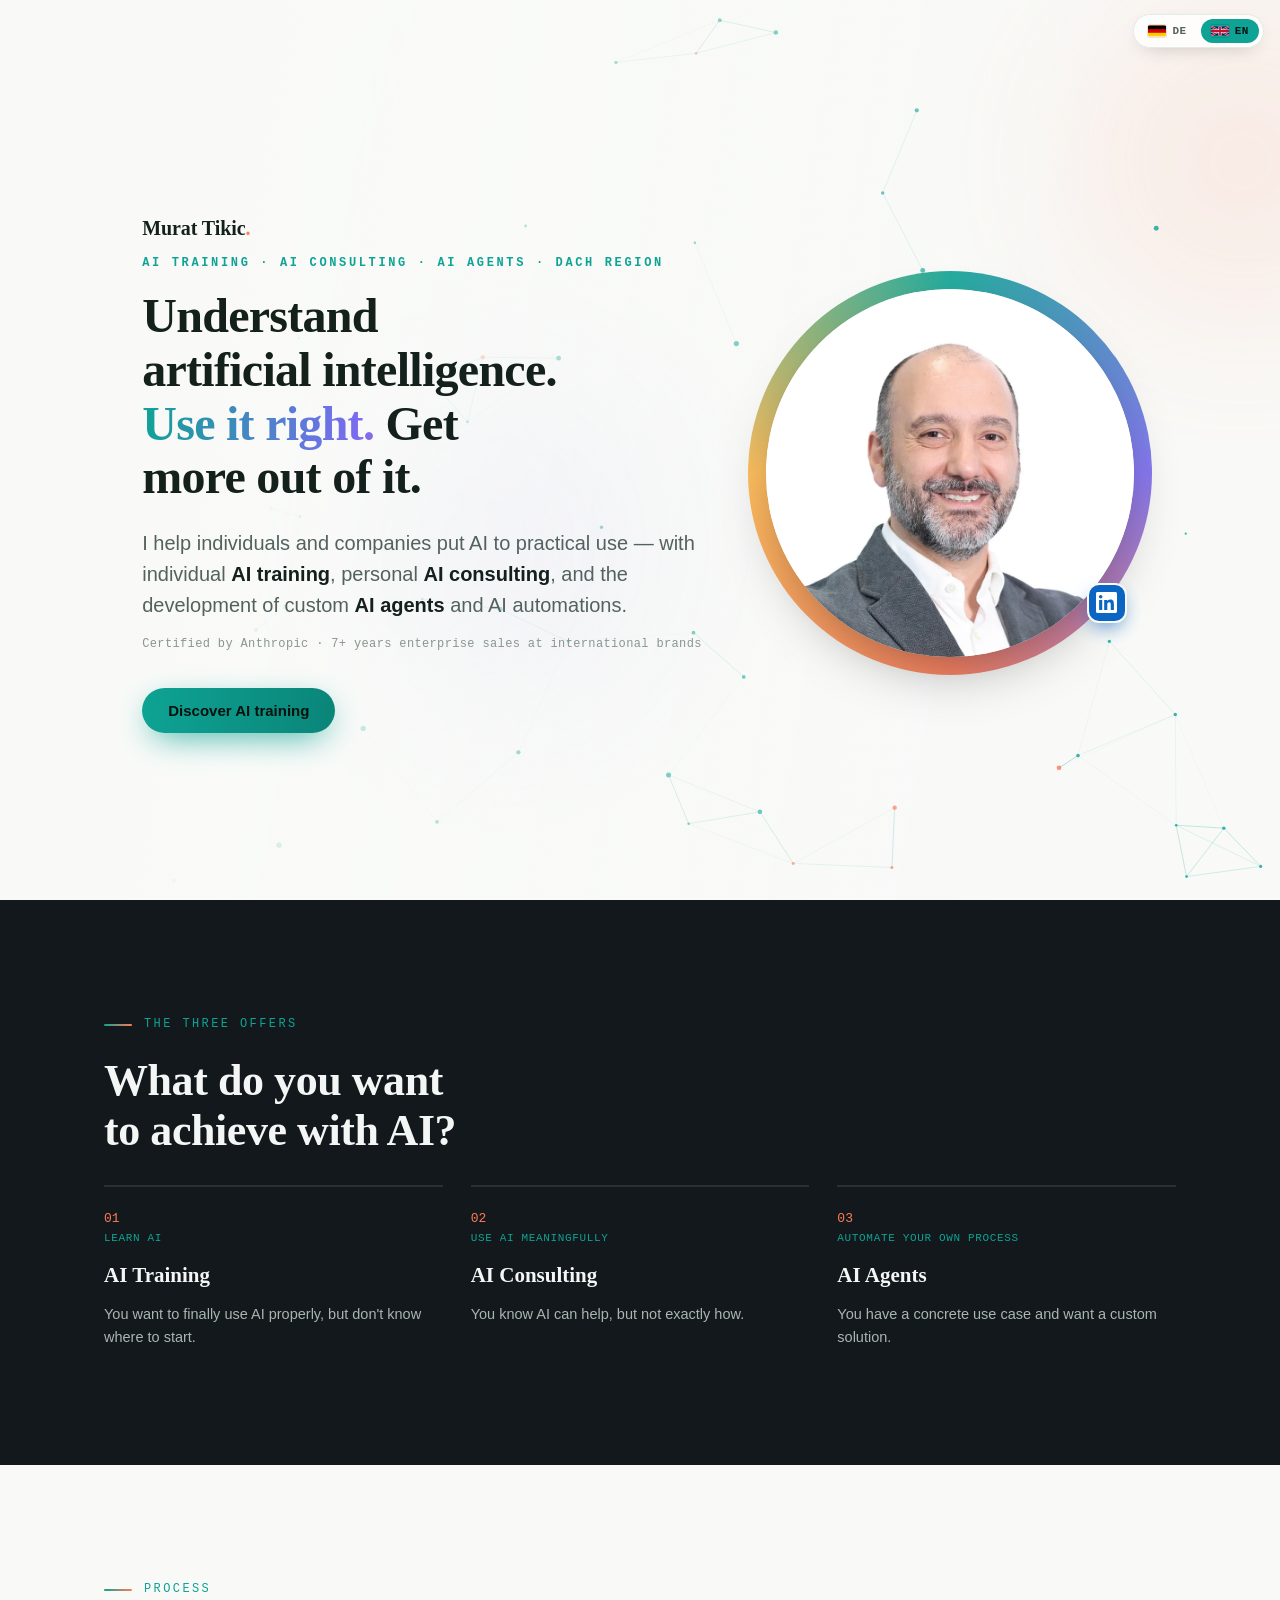
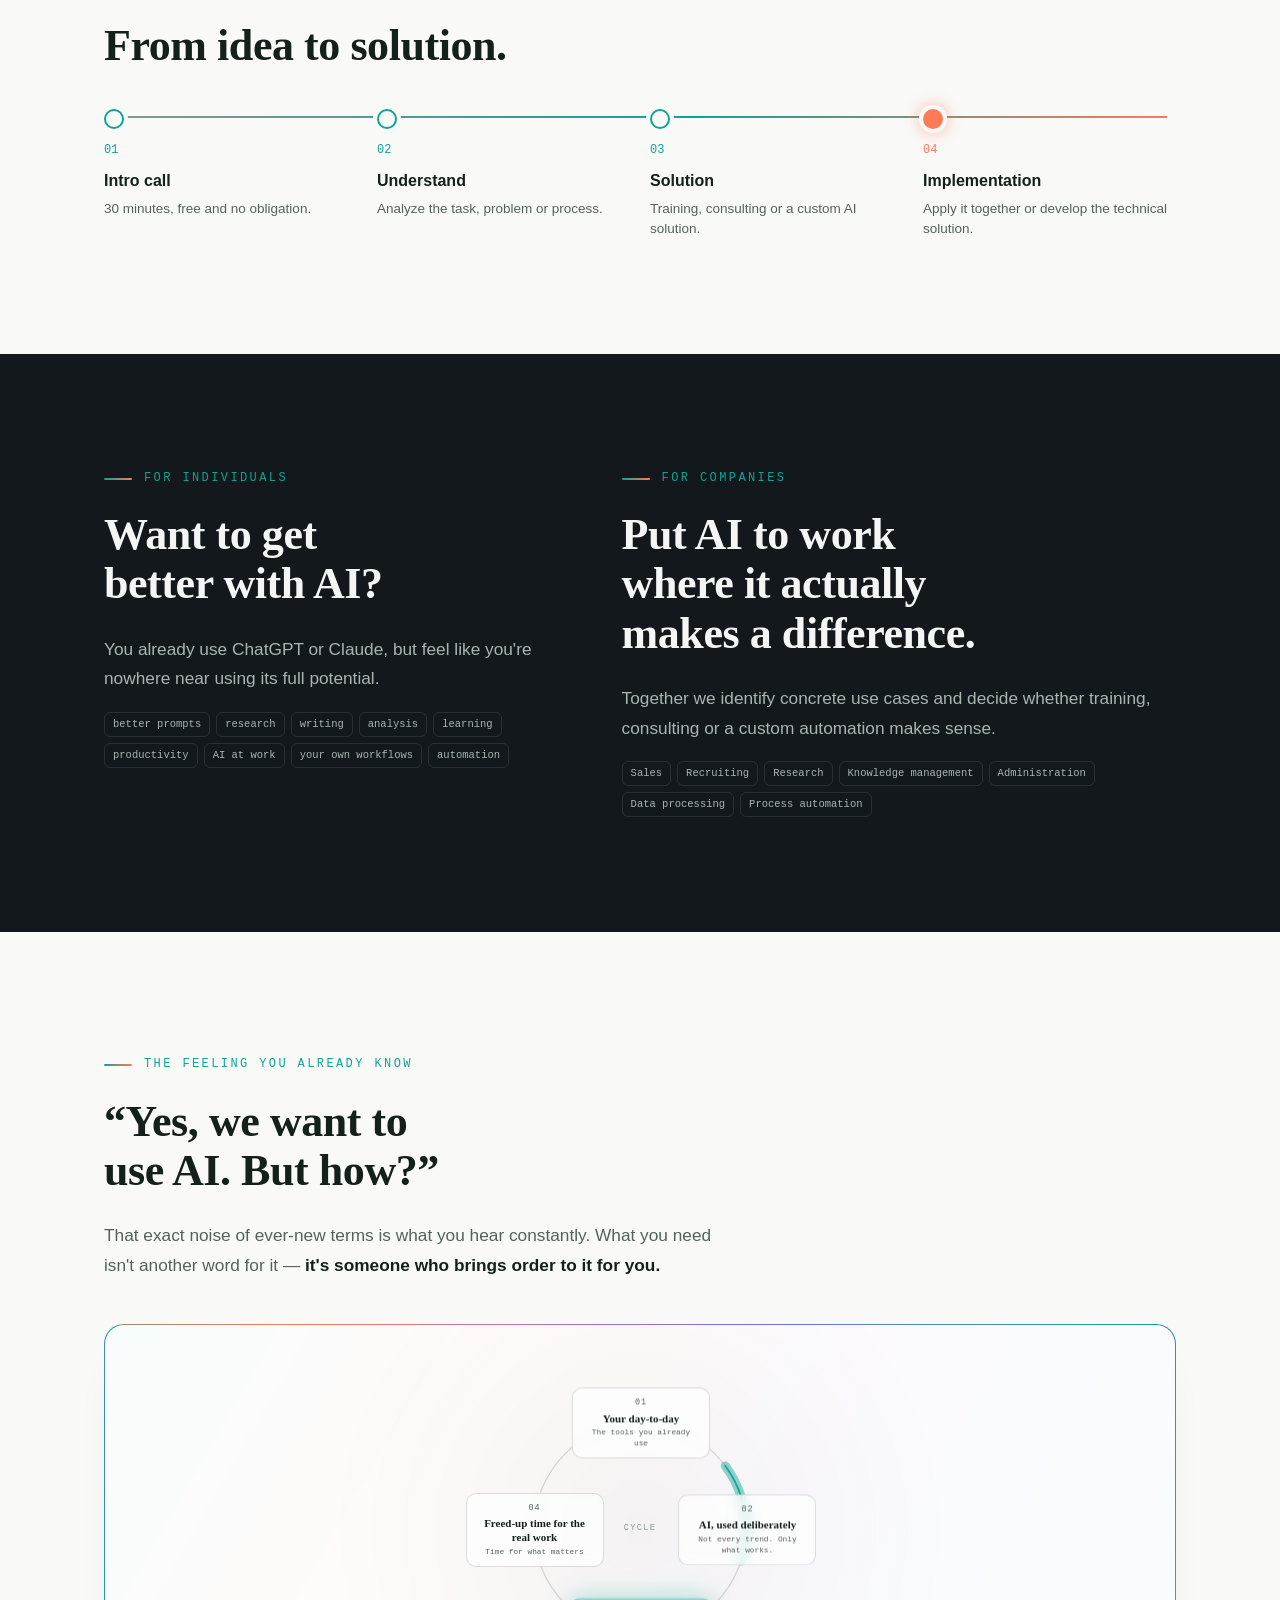
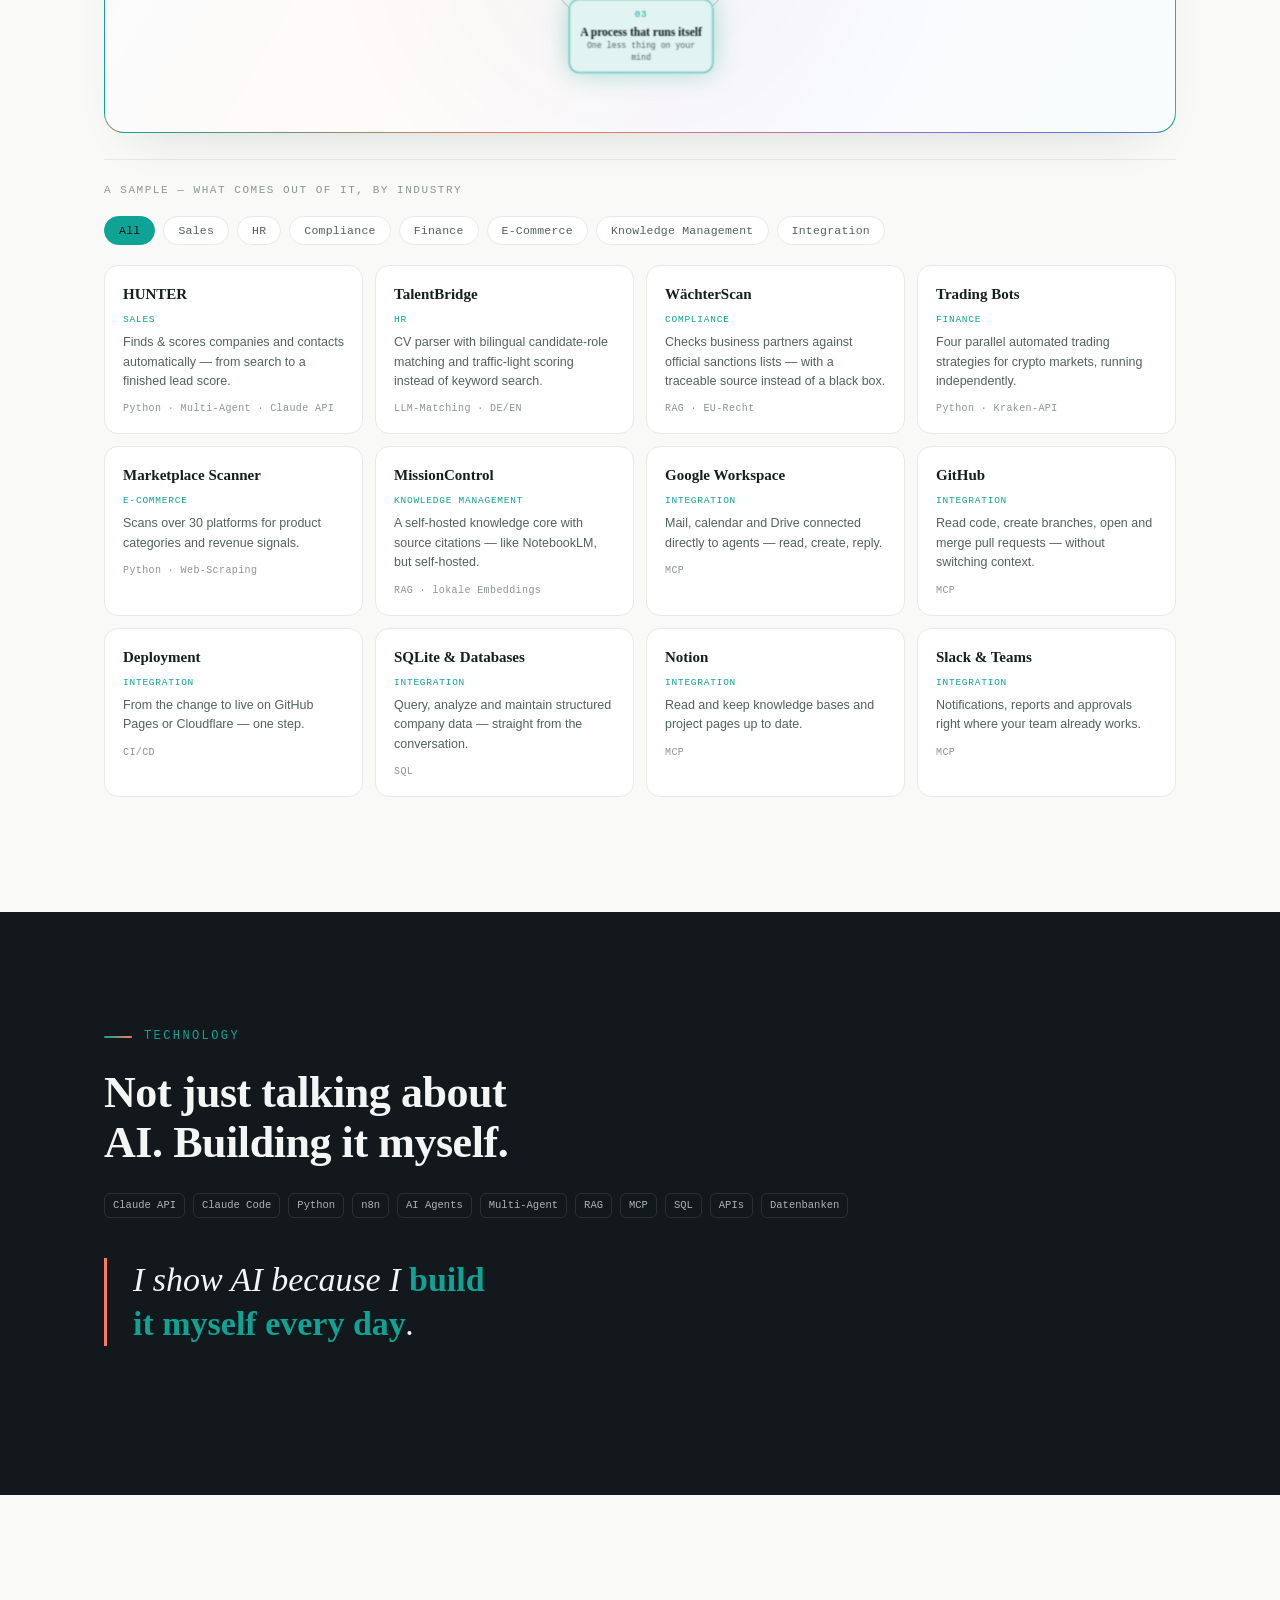
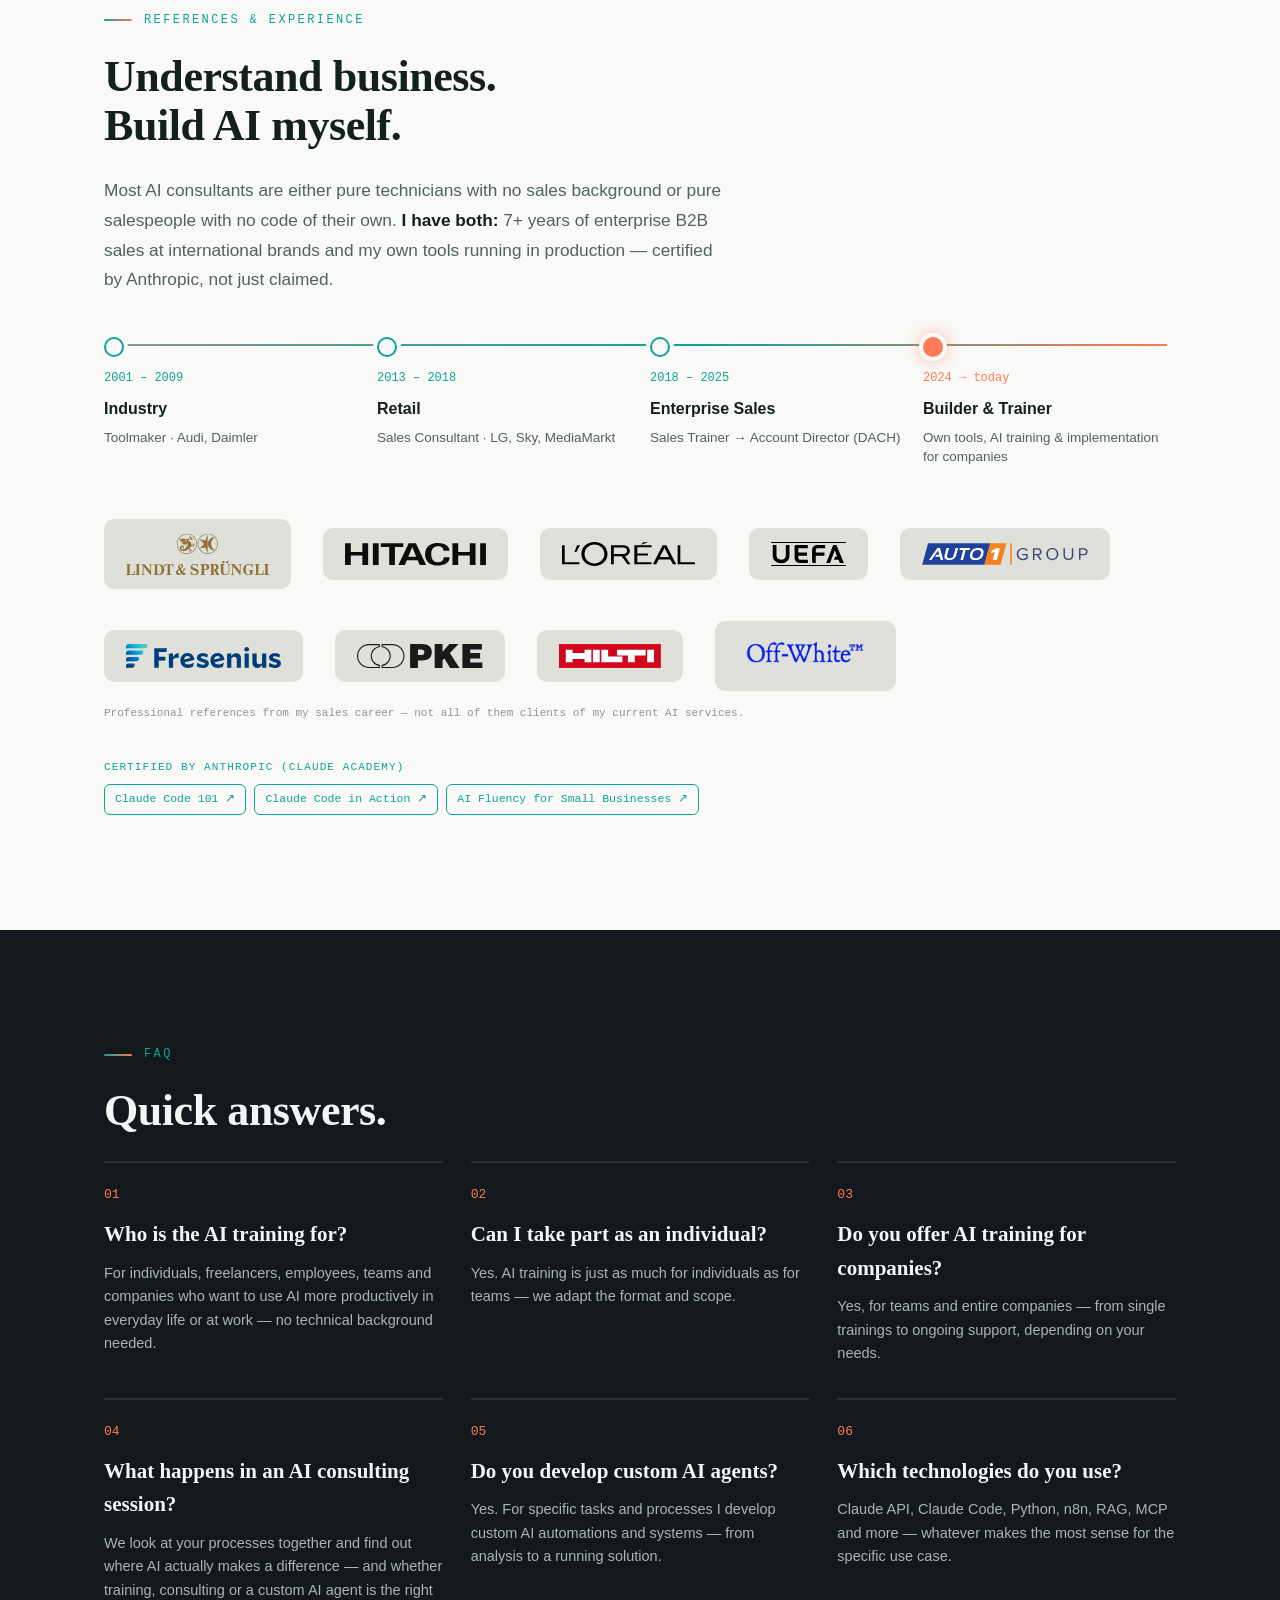
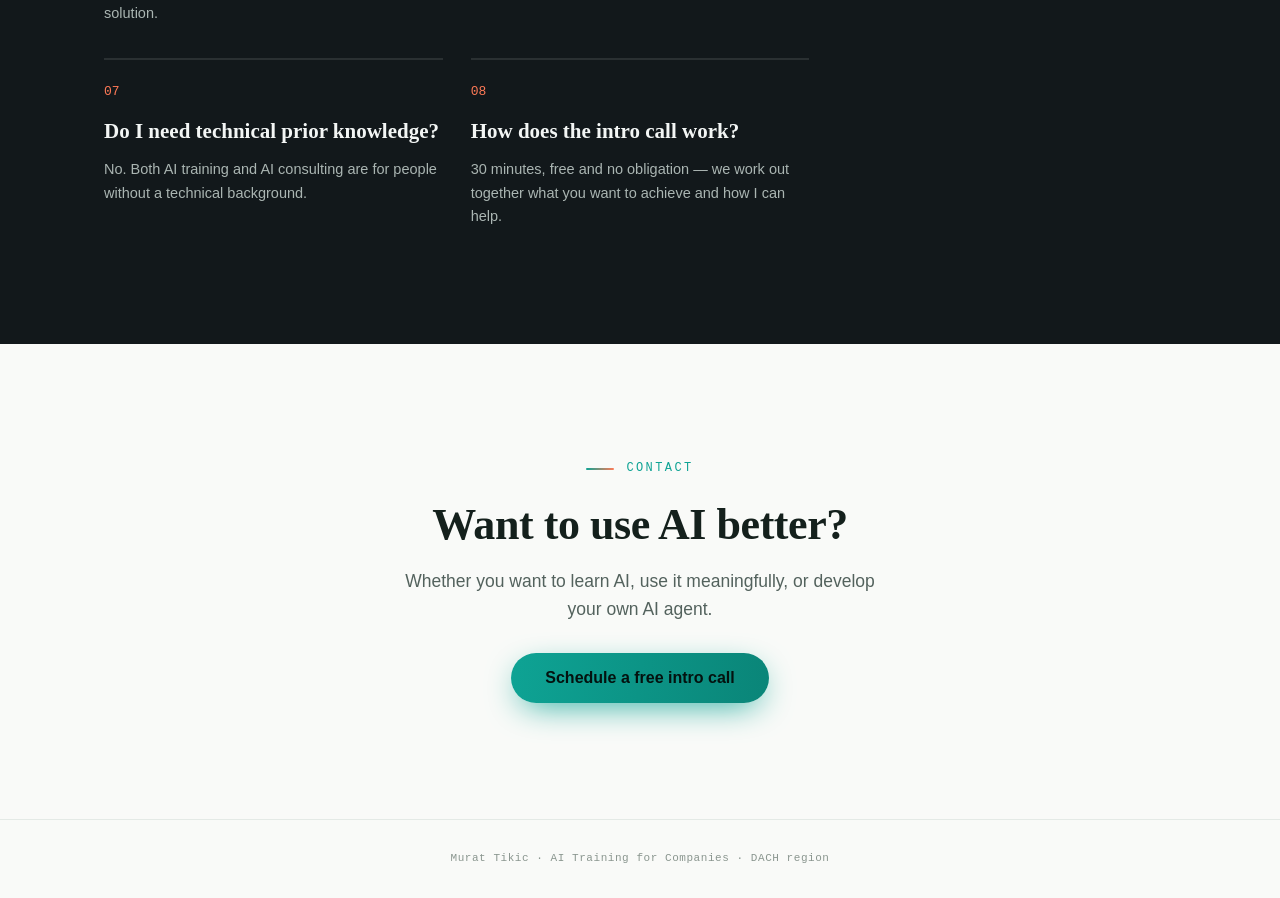
==== commit 159d00f1: "Kreislauf-Box weiss statt farbig, Hero-Button oeffnet Formular, Headline kleiner, Lindt/Off-White-Lo" ====
--- a/ai-training/index.html
+++ b/ai-training/index.html
@@ -149,7 +149,7 @@
   .hero .wrap{position:relative;z-index:2}
   .hero-grid{display:grid;grid-template-columns:1.35fr .85fr;gap:clamp(30px,5vw,60px);align-items:center;width:100%}
   .hero h1{font-family:var(--serif);font-weight:600;letter-spacing:-.015em;
-    font-size:clamp(36px,5.2vw,58px);line-height:1.1;margin:16px 0 0;text-wrap:balance;max-width:19ch}
+    font-size:clamp(30px,4.4vw,48px);line-height:1.12;margin:16px 0 0;text-wrap:balance;max-width:19ch}
   .hero .lead{font-size:clamp(16px,1.7vw,20px);color:var(--muted);max-width:50ch;margin:24px 0 0;line-height:1.55}
   .hero .lead b{color:var(--ink);font-weight:600}
   .hero-micro{font-family:var(--mono);font-size:12px;letter-spacing:.03em;color:var(--faint);margin:14px 0 0}
@@ -290,7 +290,7 @@
   .sk-canvas-wrap{--sk-surface:#FFFFFF;--sk-ink:#14201C;--sk-muted:#53625D;--sk-line:rgba(20,32,28,.14);
     position:relative;border-radius:20px;overflow:hidden;border:1.5px solid transparent;
     background-image:radial-gradient(circle at 50% 50%,rgba(20,32,28,.04),rgba(20,32,28,0) 55%),
-      linear-gradient(rgba(255,255,255,.55),rgba(255,255,255,.55)),
+      linear-gradient(rgba(255,255,255,.97),rgba(255,255,255,.97)),
       linear-gradient(120deg,var(--teal),var(--coral),var(--violet),var(--teal));
     background-clip:padding-box,padding-box,border-box;
     backdrop-filter:blur(12px);-webkit-backdrop-filter:blur(12px);
@@ -333,6 +333,7 @@
   .sk-tool{background:var(--surface);border:1px solid var(--line);border-radius:14px;padding:16px 18px}
   .sk-tool.sk-hide{display:none}
   .sk-tool-name{font-family:var(--serif);font-weight:600;font-size:15px;color:var(--ink);margin:0 0 6px}
+  .sk-tool-branch{font-family:var(--mono);font-size:9.5px;letter-spacing:.08em;text-transform:uppercase;color:var(--teal);margin:0 0 6px}
   .sk-tool-desc{font-size:12.5px;line-height:1.55;color:var(--muted);margin:0 0 10px}
   .sk-tool-tech{font-family:var(--mono);font-size:10px;letter-spacing:.04em;color:var(--faint)}
   .sk-sr-only{position:absolute;width:1px;height:1px;padding:0;margin:-1px;overflow:hidden;
@@ -344,7 +345,9 @@
   .logo-strip{display:flex;flex-wrap:wrap;align-items:center;gap:clamp(20px,3vw,32px);margin-top:36px}
   .logo-strip img{height:52px;width:auto;max-width:210px;object-fit:contain;display:block;
     background:#DEE0D9;border-radius:10px;padding:14px 22px}
-  @media (max-width:600px){.logo-strip{gap:16px}.logo-strip img{height:38px;padding:12px 16px}}
+  .logo-strip img[src*="lindt"],.logo-strip img[src*="off-white"]{height:70px}
+  @media (max-width:600px){.logo-strip{gap:16px}.logo-strip img{height:38px;padding:12px 16px}
+    .logo-strip img[src*="lindt"],.logo-strip img[src*="off-white"]{height:50px}}
 
   .contact{text-align:center}
   .contact h2{margin:0 auto 18px;max-width:22ch}
@@ -429,7 +432,7 @@
         <p class="lead" data-i18n="hero_bridge">Ich unterstütze Privatpersonen und Unternehmen dabei, KI praktisch einzusetzen — mit individuellem <b>KI-Training</b>, persönlicher <b>KI-Beratung</b> und der Entwicklung eigener <b>AI Agents</b> und KI-Automatisierungen.</p>
         <p class="hero-micro" data-i18n="hero_micro">Zertifiziert von Anthropic · 7+ Jahre Enterprise-Sales bei internationalen Marken</p>
         <div class="cta">
-          <a class="btn primary" href="#angebote" data-i18n="btn_discover">KI-Training entdecken</a>
+          <button class="btn primary js-contact" type="button" data-i18n="btn_discover">KI-Training entdecken</button>
         </div>
       </div>
       <div class="portrait">
@@ -566,61 +569,73 @@
           <div class="sk-tool-grid" id="sk-tool-grid">
             <div class="sk-tool" data-branch="vertrieb">
               <div class="sk-tool-name">HUNTER</div>
+              <div class="sk-tool-branch" data-i18n="f_vertrieb">Vertrieb</div>
               <p class="sk-tool-desc" data-i18n="t_hunter">Findet &amp; bewertet Firmen und Ansprechpartner automatisiert — von der Suche bis zum fertigen Score.</p>
               <div class="sk-tool-tech">Python · Multi-Agent · Claude API</div>
             </div>
             <div class="sk-tool" data-branch="hr">
               <div class="sk-tool-name">TalentBridge</div>
+              <div class="sk-tool-branch" data-i18n="f_hr">HR</div>
               <p class="sk-tool-desc" data-i18n="t_talentbridge">CV-Parser mit zweisprachigem Kandidaten-Rollen-Matching und Ampel-Bewertung statt Stichwortsuche.</p>
               <div class="sk-tool-tech">LLM-Matching · DE/EN</div>
             </div>
             <div class="sk-tool" data-branch="compliance">
               <div class="sk-tool-name">WächterScan</div>
+              <div class="sk-tool-branch" data-i18n="f_compliance">Compliance</div>
               <p class="sk-tool-desc" data-i18n="t_waechterscan">Prüft Geschäftspartner gegen offizielle Sanktionslisten — mit belegbarer Quelle statt Blackbox.</p>
               <div class="sk-tool-tech">RAG · EU-Recht</div>
             </div>
             <div class="sk-tool" data-branch="finance">
               <div class="sk-tool-name" data-i18n="t_trading_name">Trading-Bots</div>
+              <div class="sk-tool-branch" data-i18n="f_finance">Finance</div>
               <p class="sk-tool-desc" data-i18n="t_trading">Vier parallele automatisierte Handelsstrategien für Krypto-Märkte, unabhängig voneinander laufend.</p>
               <div class="sk-tool-tech">Python · Kraken-API</div>
             </div>
             <div class="sk-tool" data-branch="ecommerce">
               <div class="sk-tool-name" data-i18n="t_marktplatz_name">Marktplatz-Scanner</div>
+              <div class="sk-tool-branch" data-i18n="f_ecommerce">E-Commerce</div>
               <p class="sk-tool-desc" data-i18n="t_marktplatz">Durchsucht über 30 Plattformen nach Produktkategorien und Umsatzsignalen.</p>
               <div class="sk-tool-tech">Python · Web-Scraping</div>
             </div>
             <div class="sk-tool" data-branch="wissen">
               <div class="sk-tool-name">MissionControl</div>
+              <div class="sk-tool-branch" data-i18n="f_wissen">Wissensmanagement</div>
               <p class="sk-tool-desc" data-i18n="t_missioncontrol">Eigener lokaler Wissens-Kern mit Quellenbeleg — wie NotebookLM, nur selbst gehostet.</p>
               <div class="sk-tool-tech">RAG · lokale Embeddings</div>
             </div>
             <div class="sk-tool" data-branch="integration">
               <div class="sk-tool-name" data-i18n="t_google_name">Google Workspace</div>
+              <div class="sk-tool-branch" data-i18n="f_integration">Integration</div>
               <p class="sk-tool-desc" data-i18n="t_google">Mail, Kalender und Drive direkt an Agenten angebunden — lesen, anlegen, beantworten.</p>
               <div class="sk-tool-tech">MCP</div>
             </div>
             <div class="sk-tool" data-branch="integration">
               <div class="sk-tool-name">GitHub</div>
+              <div class="sk-tool-branch" data-i18n="f_integration">Integration</div>
               <p class="sk-tool-desc" data-i18n="t_github">Code lesen, Branches anlegen, Pull Requests erstellen und mergen — ohne Kontextwechsel.</p>
               <div class="sk-tool-tech">MCP</div>
             </div>
             <div class="sk-tool" data-branch="integration">
               <div class="sk-tool-name" data-i18n="t_deploy_name">Deployment</div>
+              <div class="sk-tool-branch" data-i18n="f_integration">Integration</div>
               <p class="sk-tool-desc" data-i18n="t_deploy">Von der Änderung bis live auf GitHub Pages oder Cloudflare — ein Schritt.</p>
               <div class="sk-tool-tech">CI/CD</div>
             </div>
             <div class="sk-tool" data-branch="integration">
               <div class="sk-tool-name" data-i18n="t_sqlite_name">SQLite &amp; Datenbanken</div>
+              <div class="sk-tool-branch" data-i18n="f_integration">Integration</div>
               <p class="sk-tool-desc" data-i18n="t_sqlite">Strukturierte Firmendaten abfragen, auswerten, pflegen — direkt aus dem Gespräch heraus.</p>
               <div class="sk-tool-tech">SQL</div>
             </div>
             <div class="sk-tool" data-branch="integration">
               <div class="sk-tool-name">Notion</div>
+              <div class="sk-tool-branch" data-i18n="f_integration">Integration</div>
               <p class="sk-tool-desc" data-i18n="t_notion">Wissensdatenbanken und Projektseiten lesen und aktuell halten.</p>
               <div class="sk-tool-tech">MCP</div>
             </div>
             <div class="sk-tool" data-branch="integration">
               <div class="sk-tool-name" data-i18n="t_slack_name">Slack &amp; Teams</div>
+              <div class="sk-tool-branch" data-i18n="f_integration">Integration</div>
               <p class="sk-tool-desc" data-i18n="t_slack">Meldungen, Reports und Freigaben direkt dort, wo Ihr Team schon arbeitet.</p>
               <div class="sk-tool-tech">MCP</div>
             </div>
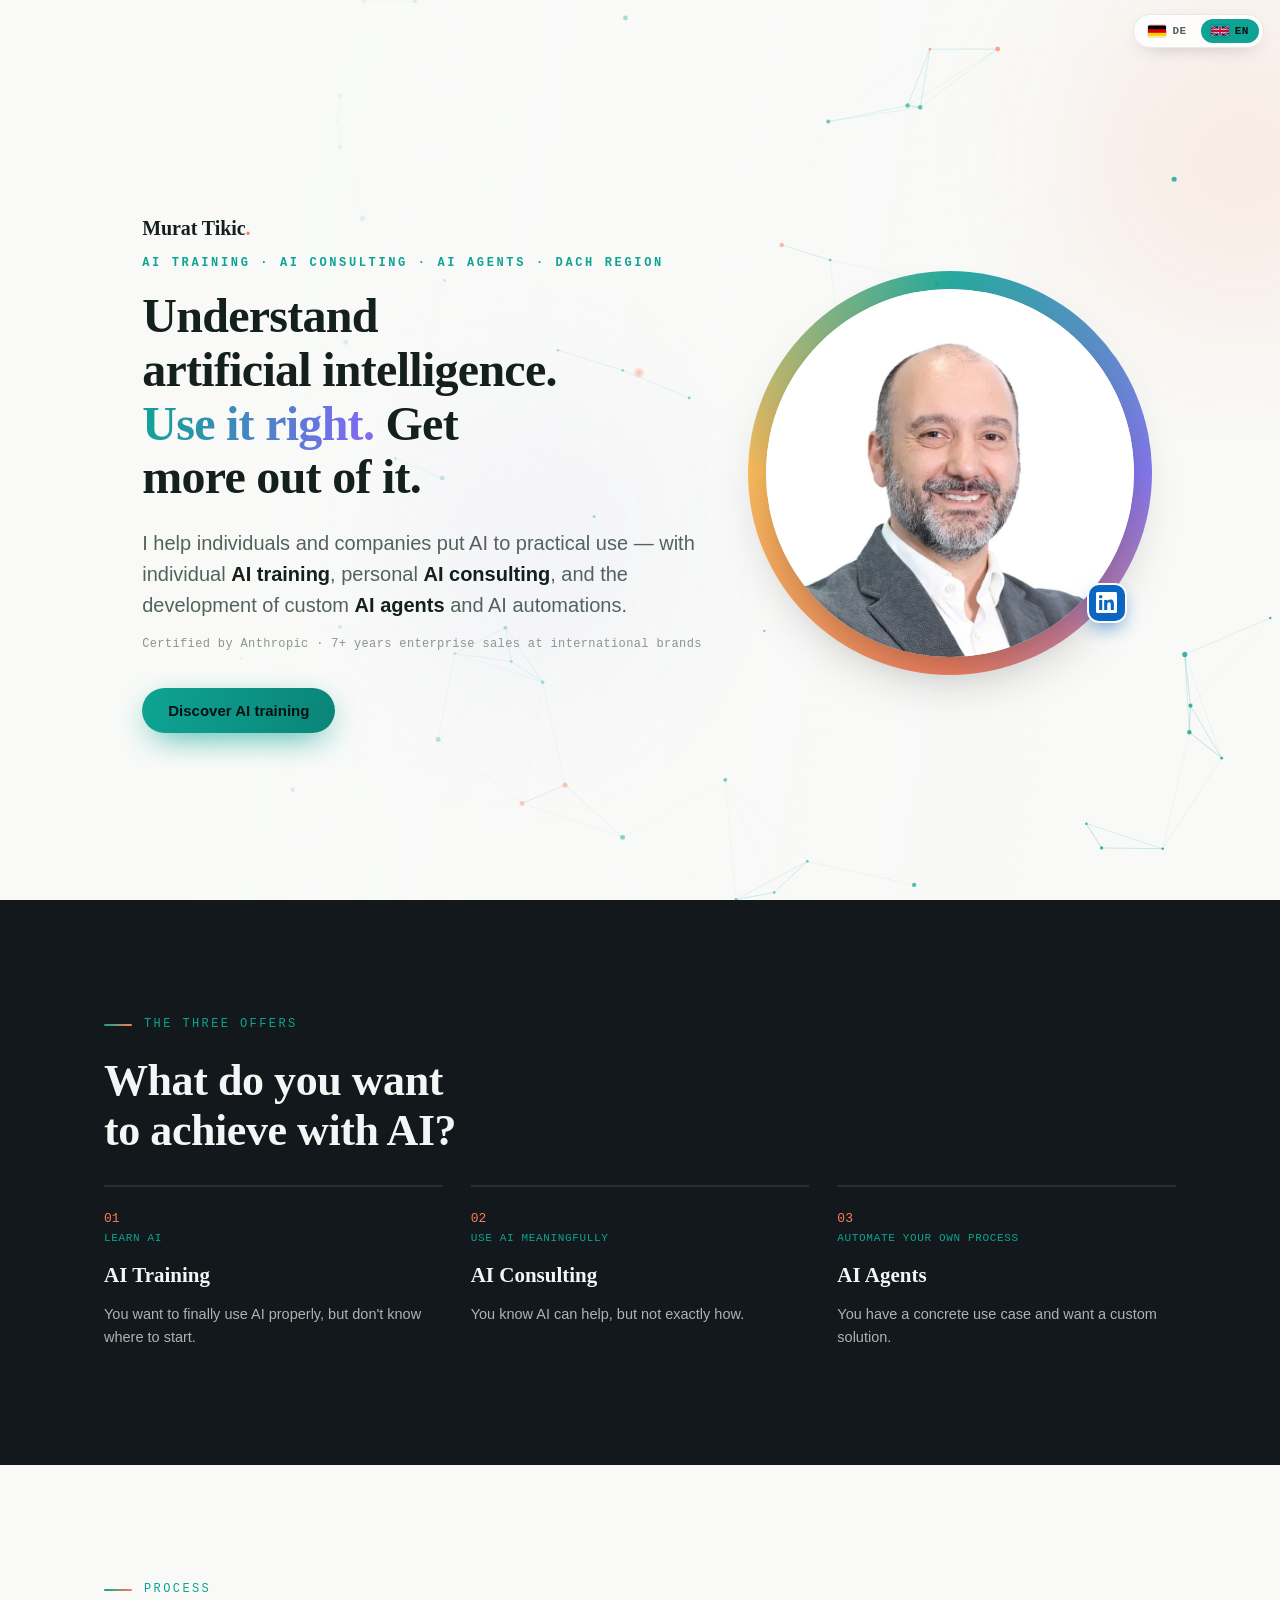
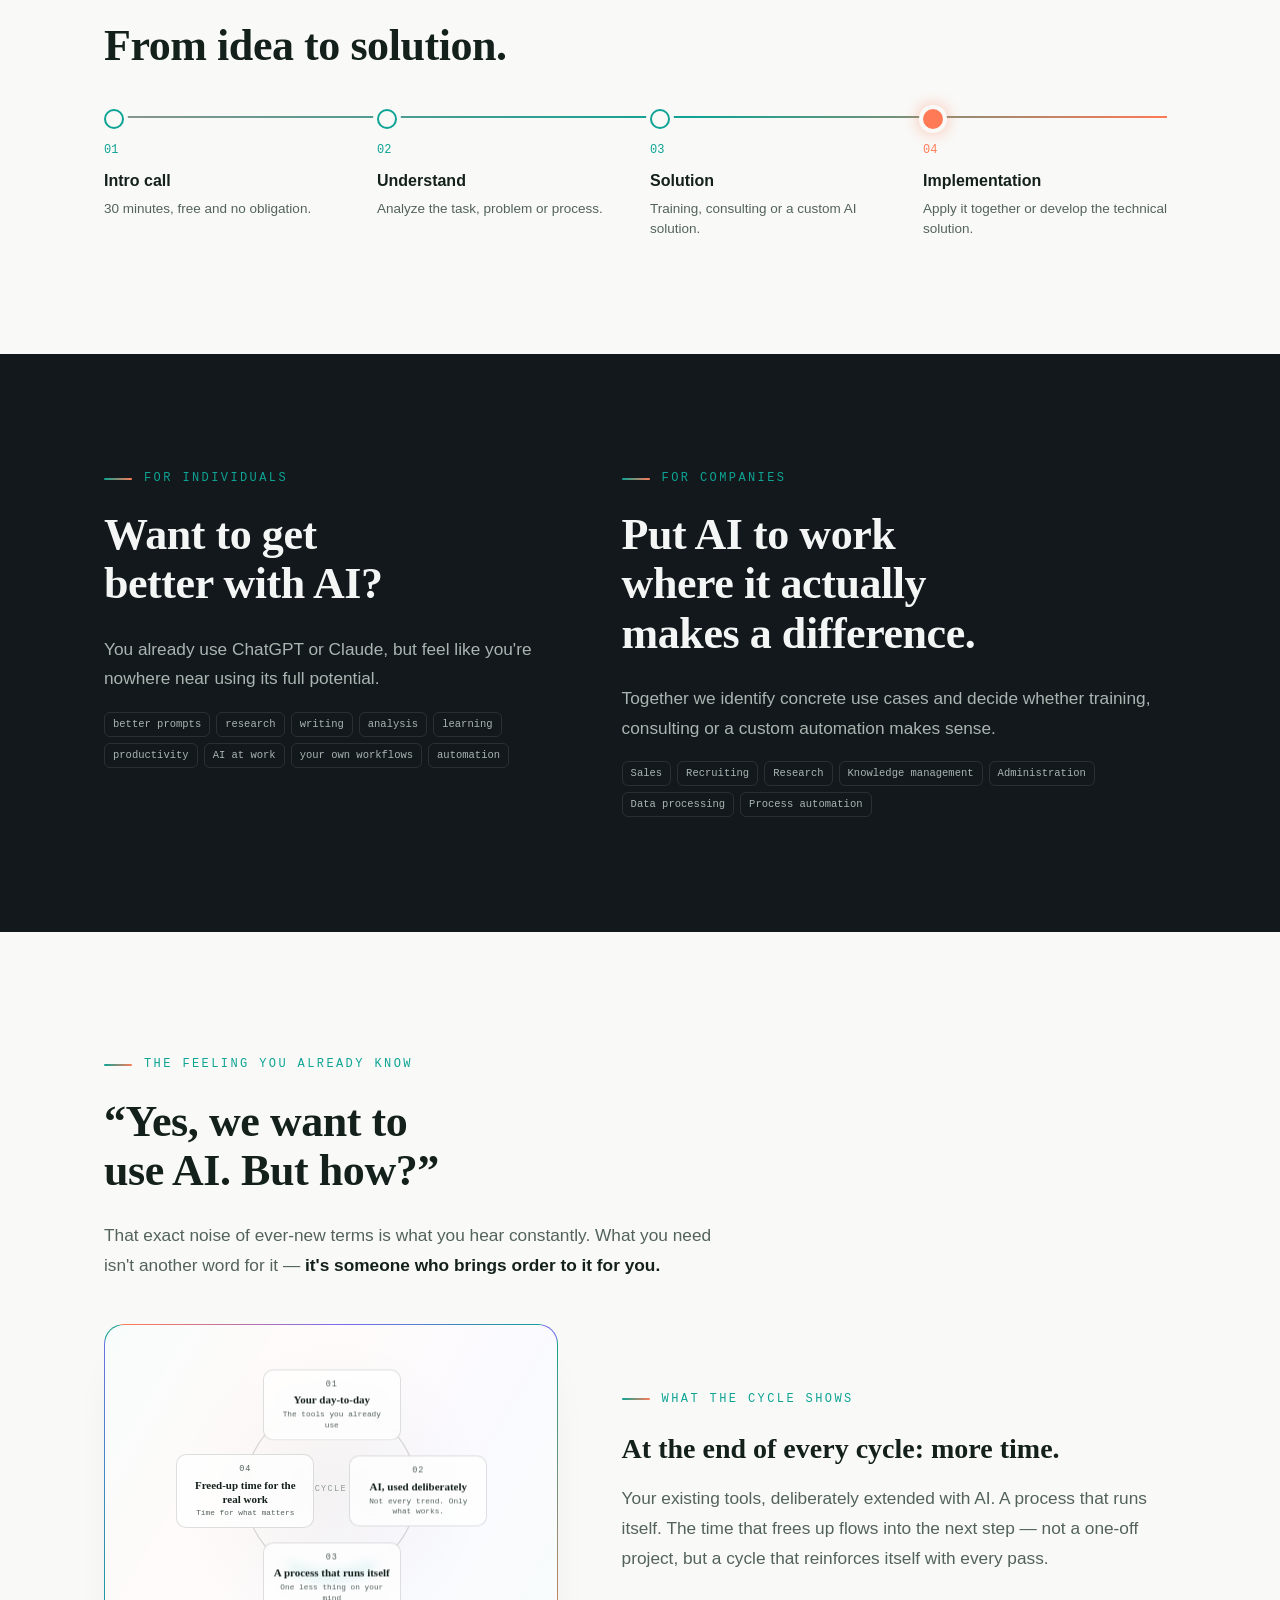
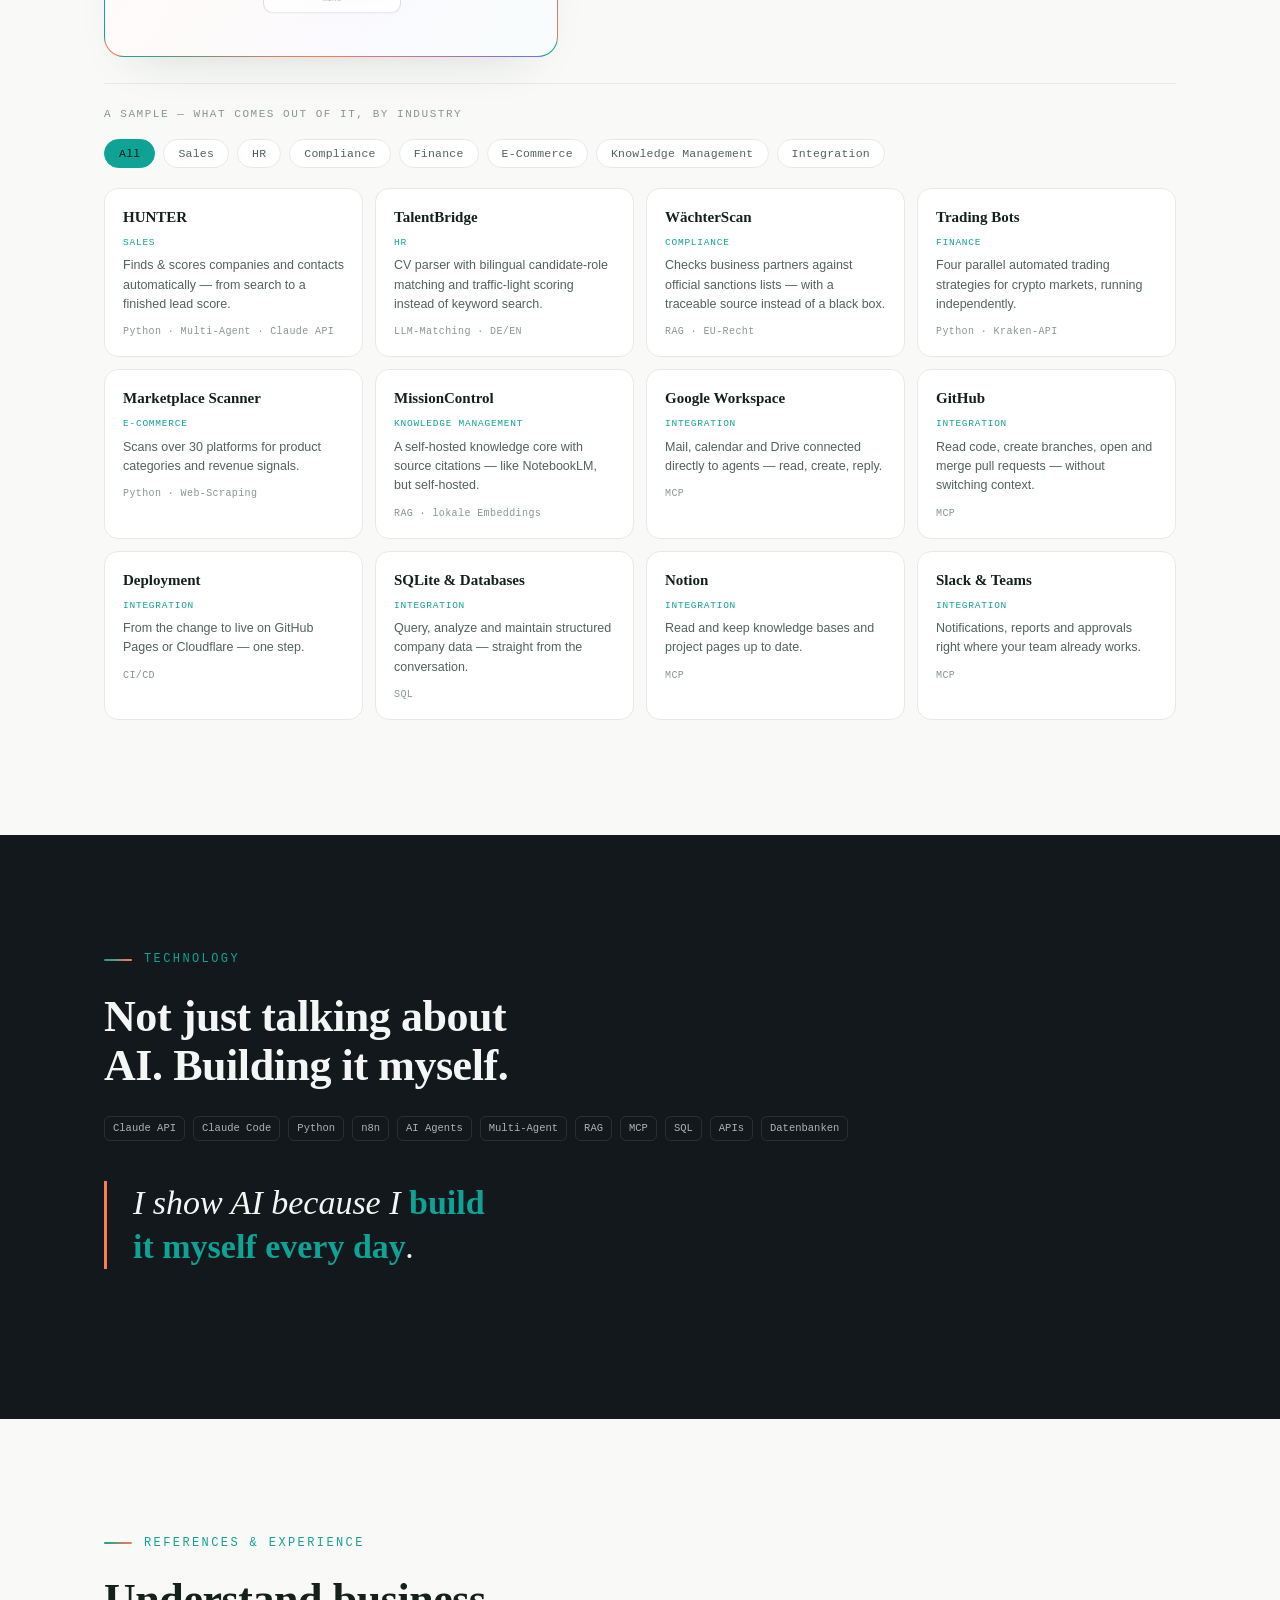
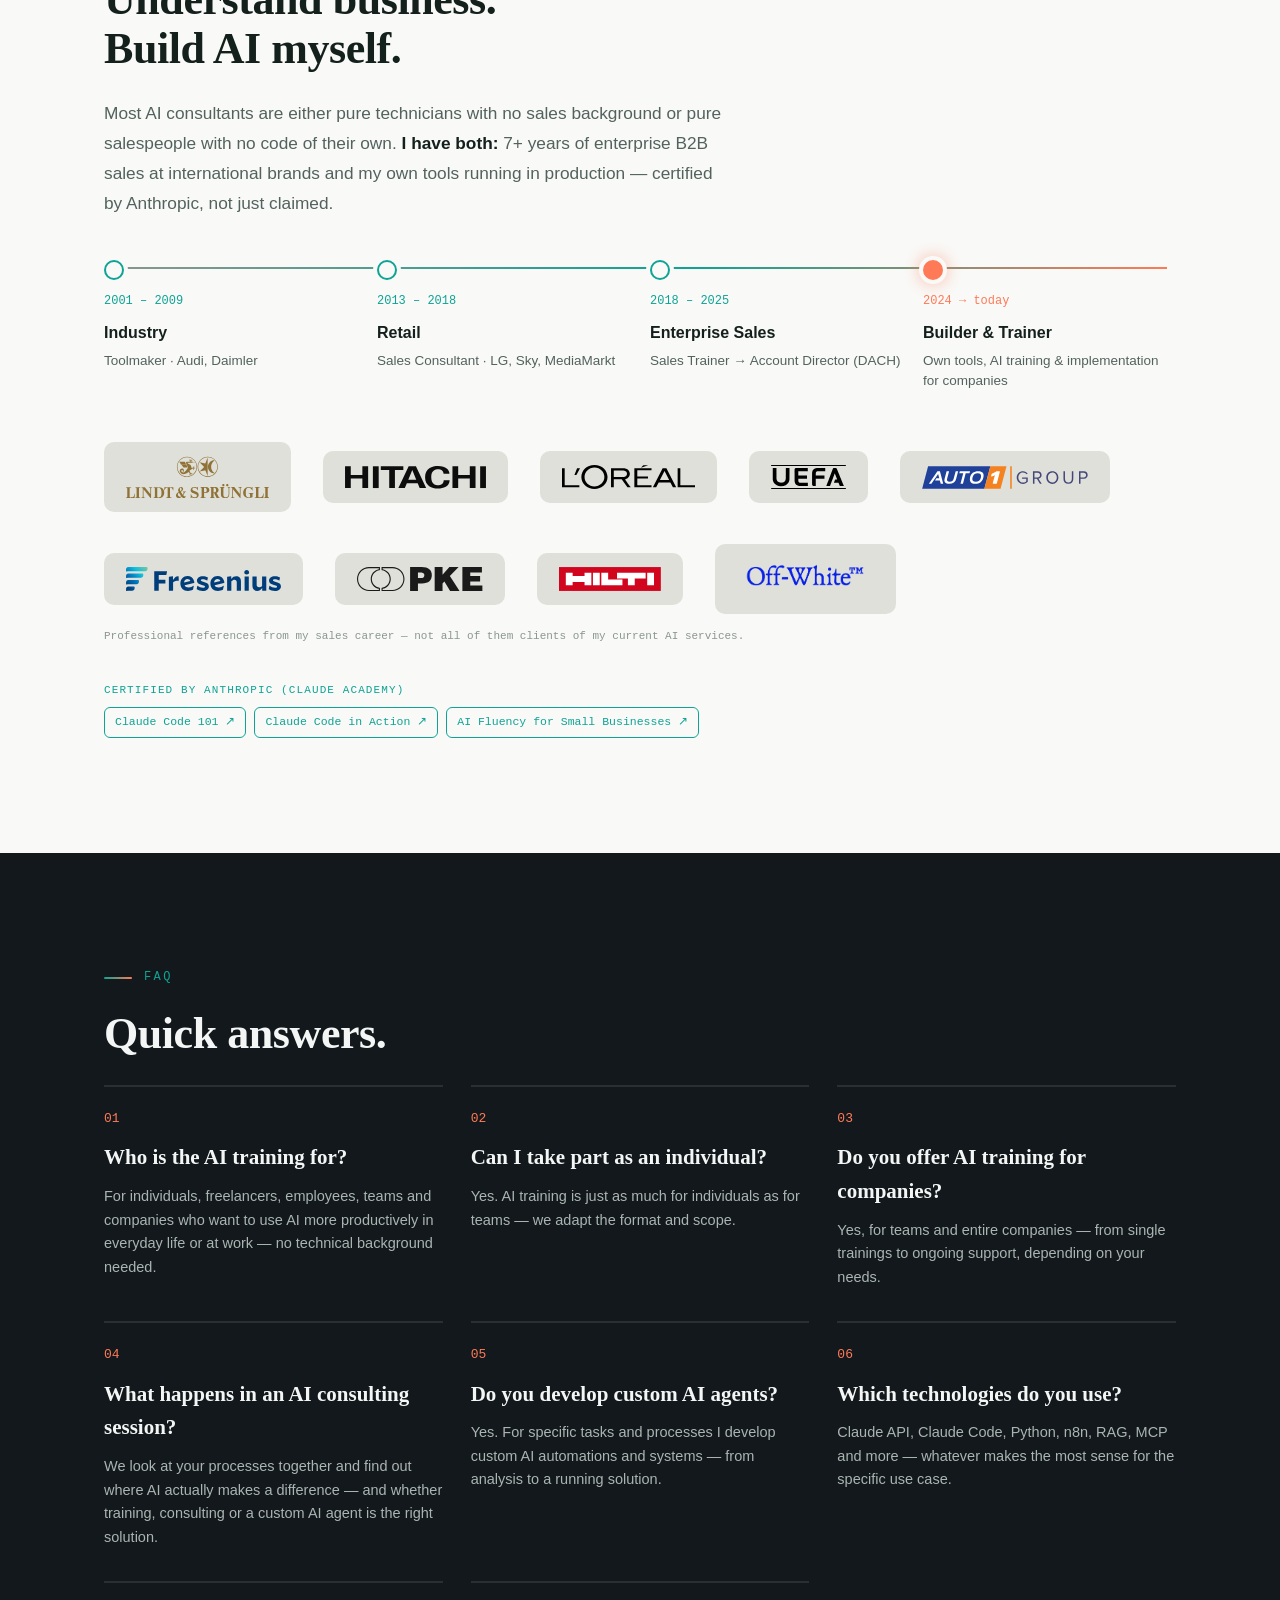
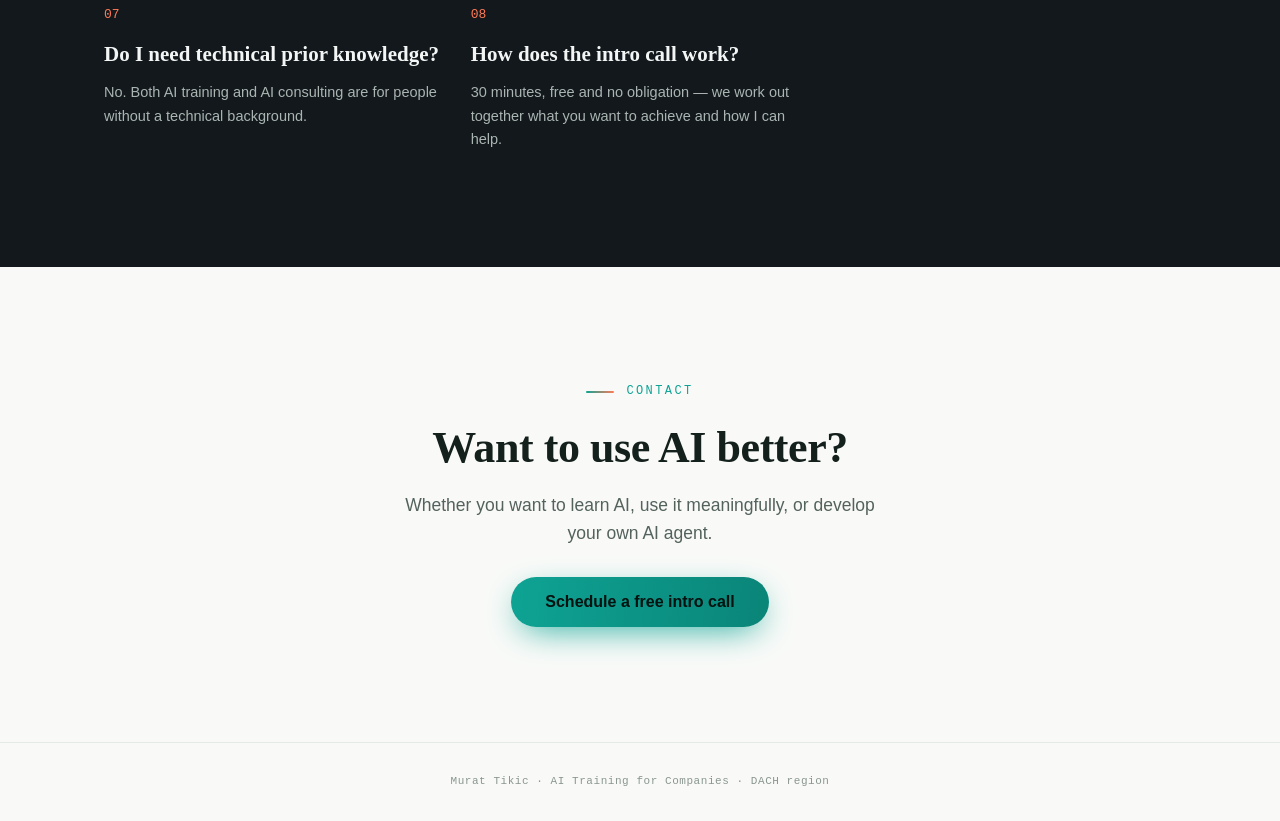
==== commit 506103b5: "Wortrauschen-Hintergrund komplett entfernt, Kreislauf jetzt kompakt links mit erklaerendem Zeiterspa" ====
--- a/ai-training/index.html
+++ b/ai-training/index.html
@@ -222,6 +222,9 @@
   .prose b{color:var(--ink);font-weight:600}
   .prose .hl{color:var(--teal);font-weight:600}
   .split{display:grid;grid-template-columns:.9fr 1.1fr;gap:clamp(28px,5vw,64px);align-items:start}
+  .sk-split{align-items:center}
+  .sk-split h3{font-family:var(--serif);font-weight:600;font-size:clamp(22px,2.6vw,28px);
+    line-height:1.28;margin:10px 0 14px;color:var(--ink)}
 
   .pullquote{font-family:var(--serif);font-size:clamp(22px,3.1vw,34px);line-height:1.3;color:var(--ink);
     font-style:italic;border-left:3px solid var(--coral);padding-left:26px;text-wrap:balance;max-width:24ch}
@@ -294,8 +297,8 @@
       linear-gradient(120deg,var(--teal),var(--coral),var(--violet),var(--teal));
     background-clip:padding-box,padding-box,border-box;
     backdrop-filter:blur(12px);-webkit-backdrop-filter:blur(12px);
-    min-height:clamp(340px,32vw,430px);box-shadow:0 24px 48px -30px rgba(20,32,28,.18)}
-  @media (max-width:640px){.sk-canvas-wrap{min-height:460px}}
+    min-height:clamp(300px,26vw,380px);box-shadow:0 24px 48px -30px rgba(20,32,28,.18)}
+  @media (max-width:640px){.sk-canvas-wrap{min-height:380px}}
   .sk-canvas-wrap canvas{position:absolute;inset:0;width:100%;height:100%;display:block}
 
   .sk-ring-svg{position:absolute;inset:0;width:100%;height:100%;overflow:visible;pointer-events:none;
@@ -523,35 +526,42 @@
           <p class="prose" data-i18n="works_intro">Genau dieses Rauschen aus immer neuen Begriffen hören Sie ständig. Was Sie brauchen, ist kein weiteres Wort dafür — <b>sondern jemand, der es für Sie ordnet.</b></p>
         </header>
 
-        <div class="sk-canvas-wrap" id="sk-canvas-wrap" role="img" aria-label="Animierte Visualisierung: Hunderte KI- und IT-Fachbegriffe kreisen in mehreren Ringen chaotisch um ein ruhiges Zentrum – abwechselnd im und gegen den Uhrzeigersinn, wie endloses Marktrauschen. In der Mitte, in einer klaren Zone, dreht sich ein stetiger Lichtpuls im Kreis und aktiviert dabei nacheinander vier feste Stationen: Ihr Alltag, KI gezielt eingesetzt, Ein Prozess läuft von selbst, Freiraum für Ihr Tagesgeschäft. Danach beginnt der Kreislauf von vorn – ein sich selbst erneuernder Prozess inmitten des Begriffs-Rauschens.">
-          <canvas id="sk-noise-canvas"></canvas>
-          <svg class="sk-ring-svg" id="sk-ring-svg" aria-hidden="true">
-            <circle id="sk-ring-base" fill="none" stroke="rgba(20,32,28,.16)" stroke-width="1.2" />
-            <circle id="sk-ring-comet-glow" fill="none" stroke="rgba(14,163,148,.45)" stroke-width="9" stroke-linecap="round" />
-            <circle id="sk-ring-comet" fill="none" stroke="rgba(14,163,148,.95)" stroke-width="1.8" stroke-linecap="round" />
-          </svg>
-          <div class="sk-core-label" data-i18n="works_core">Kreislauf</div>
-          <div class="sk-node" id="sk-node-0">
-            <span class="sk-node-index">01</span>
-            <span class="sk-node-title" data-i18n="works_n1t">Ihr Alltag</span>
-            <span class="sk-node-sub" data-i18n="works_n1s">Die Werkzeuge, die Sie schon nutzen</span>
+        <div class="split sk-split">
+          <div class="sk-canvas-wrap" id="sk-canvas-wrap" role="img" aria-label="Animierte Visualisierung eines Kreislaufs: Ein stetiger Lichtpuls dreht sich im Kreis und aktiviert dabei nacheinander vier feste Stationen: Ihr Alltag, KI gezielt eingesetzt, Ein Prozess läuft von selbst, Freiraum für Ihr Tagesgeschäft. Danach beginnt der Kreislauf von vorn.">
+            <canvas id="sk-noise-canvas"></canvas>
+            <svg class="sk-ring-svg" id="sk-ring-svg" aria-hidden="true">
+              <circle id="sk-ring-base" fill="none" stroke="rgba(20,32,28,.16)" stroke-width="1.2" />
+              <circle id="sk-ring-comet-glow" fill="none" stroke="rgba(14,163,148,.45)" stroke-width="9" stroke-linecap="round" />
+              <circle id="sk-ring-comet" fill="none" stroke="rgba(14,163,148,.95)" stroke-width="1.8" stroke-linecap="round" />
+            </svg>
+            <div class="sk-core-label" data-i18n="works_core">Kreislauf</div>
+            <div class="sk-node" id="sk-node-0">
+              <span class="sk-node-index">01</span>
+              <span class="sk-node-title" data-i18n="works_n1t">Ihr Alltag</span>
+              <span class="sk-node-sub" data-i18n="works_n1s">Die Werkzeuge, die Sie schon nutzen</span>
+            </div>
+            <div class="sk-node" id="sk-node-1">
+              <span class="sk-node-index">02</span>
+              <span class="sk-node-title" data-i18n="works_n2t">KI, gezielt eingesetzt</span>
+              <span class="sk-node-sub" data-i18n="works_n2s">Nicht jeder Trend. Nur was wirkt.</span>
+            </div>
+            <div class="sk-node" id="sk-node-2">
+              <span class="sk-node-index">03</span>
+              <span class="sk-node-title" data-i18n="works_n3t">Ein Prozess läuft von selbst</span>
+              <span class="sk-node-sub" data-i18n="works_n3s">Eine Aufgabe weniger im Kopf</span>
+            </div>
+            <div class="sk-node" id="sk-node-3">
+              <span class="sk-node-index">04</span>
+              <span class="sk-node-title" data-i18n="works_n4t">Freiraum fürs Tagesgeschäft</span>
+              <span class="sk-node-sub" data-i18n="works_n4s">Zeit für das, was zählt</span>
+            </div>
+            <noscript><p class="sk-sr-only">Diese Visualisierung benötigt JavaScript.</p></noscript>
           </div>
-          <div class="sk-node" id="sk-node-1">
-            <span class="sk-node-index">02</span>
-            <span class="sk-node-title" data-i18n="works_n2t">KI, gezielt eingesetzt</span>
-            <span class="sk-node-sub" data-i18n="works_n2s">Nicht jeder Trend. Nur was wirkt.</span>
+          <div>
+            <div class="sec-label" data-i18n="works_explain_label">Was der Kreislauf zeigt</div>
+            <h3 data-i18n="works_explain_h">Am Ende jedes Durchlaufs steht <span class="hl">mehr Zeit</span>.</h3>
+            <p class="prose" data-i18n="works_explain_p">Ihre bestehenden Werkzeuge, gezielt um KI ergänzt. Ein Prozess, der von selbst läuft. Die Zeit, die dadurch frei wird, fließt in den nächsten Schritt — kein einmaliges Projekt, sondern ein Kreislauf, der sich mit jedem Durchlauf selbst verstärkt.</p>
           </div>
-          <div class="sk-node" id="sk-node-2">
-            <span class="sk-node-index">03</span>
-            <span class="sk-node-title" data-i18n="works_n3t">Ein Prozess läuft von selbst</span>
-            <span class="sk-node-sub" data-i18n="works_n3s">Eine Aufgabe weniger im Kopf</span>
-          </div>
-          <div class="sk-node" id="sk-node-3">
-            <span class="sk-node-index">04</span>
-            <span class="sk-node-title" data-i18n="works_n4t">Freiraum fürs Tagesgeschäft</span>
-            <span class="sk-node-sub" data-i18n="works_n4s">Zeit für das, was zählt</span>
-          </div>
-          <noscript><p class="sk-sr-only">Diese Visualisierung benötigt JavaScript.</p></noscript>
         </div>
 
         <div class="sk-tools">
@@ -854,6 +864,9 @@
     works_n3s:{de:`Eine Aufgabe weniger im Kopf`,en:`One less thing on your mind`},
     works_n4t:{de:`Freiraum fürs Tagesgeschäft`,en:`Freed-up time for the real work`},
     works_n4s:{de:`Zeit für das, was zählt`,en:`Time for what matters`},
+    works_explain_label:{de:`Was der Kreislauf zeigt`,en:`What the cycle shows`},
+    works_explain_h:{de:`Am Ende jedes Durchlaufs steht <span class="hl">mehr Zeit</span>.`,en:`At the end of every cycle: <span class="hl">more time</span>.`},
+    works_explain_p:{de:`Ihre bestehenden Werkzeuge, gezielt um KI ergänzt. Ein Prozess, der von selbst läuft. Die Zeit, die dadurch frei wird, fließt in den nächsten Schritt — kein einmaliges Projekt, sondern ein Kreislauf, der sich mit jedem Durchlauf selbst verstärkt.`,en:`Your existing tools, deliberately extended with AI. A process that runs itself. The time that frees up flows into the next step — not a one-off project, but a cycle that reinforces itself with every pass.`},
     works_tools_eyebrow:{de:`Auszug — was daraus entsteht, nach Branche`,en:`A sample — what comes out of it, by industry`},
     f_all:{de:`Alle`,en:`All`},
     f_vertrieb:{de:`Vertrieb`,en:`Sales`},
@@ -1024,22 +1037,12 @@
 </script>
 
 <script>
-/* Signal-im-Rauschen Kreislauf — Canvas kann keine CSS-Custom-Properties lesen,
-   Farben/Fonts hier bewusst als Literale identisch zu --teal/--panel-ink/--sans gehalten. */
+/* Kreislauf-Visualisierung — Canvas kann keine CSS-Custom-Properties lesen,
+   Farben hier bewusst als Literale identisch zu --teal/--ink gehalten. */
 (function(){
   "use strict";
 
   var REDUCED = window.matchMedia && window.matchMedia('(prefers-reduced-motion: reduce)').matches;
-
-  var TERMS = [
-    'Machine Learning','Deep Learning','Neural Network','Large Language Model','Prompt Engineering','Retrieval-Augmented Generation','Fine-Tuning','Transformer','Computer Vision','Natural Language Processing','Reinforcement Learning','AI Agent','Generative AI','Model Training','Inference','Embeddings','Chatbot','Copilot','AutoML','Sprachmodell','Bilderkennung','Textgenerierung','Wissensgraph','Agentic Workflows','Foundation Model','Multimodalität','Halluzination','Token-Limit',
-    'Big Data','Data Lake','Data Warehouse','ETL-Prozesse','Data Pipeline','Vector Database','SQL','NoSQL','Data Mesh','Data Governance','Business Intelligence','Datenqualität','Datenmodellierung','Data Lineage','Realtime Analytics','Data Streaming','Message Queue','Data Catalog','Master Data','Datenintegration','Reporting','Dashboards','Schema-Design','API-Daten','Metadaten','Datenarchitektur',
-    'Cloud-Native','Kubernetes','Docker','Microservices','Serverless','Container','Edge Computing','Load Balancing','Auto-Scaling','Multi-Cloud','Hybrid Cloud','CI/CD','DevOps','Infrastructure as Code','API Gateway','Service Mesh','Terraform','Virtualisierung','Skalierbarkeit','Latenz','Hochverfügbarkeit','Cloud-Migration','Observability','Monitoring','Deployment Pipeline','Systemarchitektur',
-    'Zero Trust','Cybersecurity','Verschlüsselung','Threat Detection','Penetration Testing','Identity Management','Firewall','Zero-Day','DSGVO-Konformität','Access Control','Security Audit','Incident Response','Endpoint Security','Multi-Faktor-Authentifizierung','Datenschutz','Angriffserkennung','Security Operations Center','Risk Assessment','Backup-Strategie','Disaster Recovery','Security by Design','Patch-Management','Netzwerksicherheit',
-    'Digitalisierung','Prozessautomatisierung','Change Management','Roadmap','Skalierung','Enterprise Architecture','Stakeholder Management','Projektmanagement','Agile Methoden','Scrum','Business Case','Return on Investment','Effizienzsteigerung','Systemintegration','Legacy-Migration','Technologieberatung','Proof of Concept','Use-Case-Analyse','Wertschöpfung','Innovationsmanagement','IT-Strategie','Transformationsprozess','Prozessoptimierung','Wissenstransfer'
-  ];
-  var termCursor = 0;
-  function nextTerm(){ return TERMS[(termCursor++) % TERMS.length]; }
 
   var wrap = document.getElementById('sk-canvas-wrap');
   if (!wrap) return;
@@ -1057,51 +1060,15 @@
 
   var W = 0, H = 0, cx = 0, cy = 0;
   var coreRadius = 0, circumference = 1;
-  var particles = [];
   var nodes = [];
   var litState = [false,false,false,false];
 
   var COMET_SPEED = REDUCED ? 0.00006 : 0.00095;
-  var BASE_RING_SPEED = REDUCED ? 0.000006 : 0.000028;
   var START_ANGLE = -Math.PI/2;
-  var FONT_STACK = "'Segoe UI',-apple-system,BlinkMacSystemFont,Roboto,Helvetica,Arial,sans-serif";
-
-  function rand(a,b){ return a + Math.random()*(b-a); }
+
   function angularDist(a,b){
     var d = ((a-b+Math.PI) % (Math.PI*2) + Math.PI*2) % (Math.PI*2) - Math.PI;
     return Math.abs(d);
-  }
-
-  function layoutChaosRings(){
-    particles = [];
-    termCursor = 0;
-    var clearRadius = coreRadius * 1.55;
-    var maxRadius = Math.max(W,H) * 0.6;
-    var ringCount = 5;
-    for (var i=0;i<ringCount;i++){
-      var radius = clearRadius + (maxRadius-clearRadius) * ((i+0.5)/ringCount);
-      var circumf = 2*Math.PI*radius;
-      var spacing = 58;
-      var count = Math.max(6, Math.round(circumf/spacing));
-      var speed = BASE_RING_SPEED * (i%2===0 ? 1 : -1) / (1 + i*0.32);
-      var phase0 = rand(0, Math.PI*2);
-      for (var k=0;k<count;k++){
-        var sizeRoll = Math.random();
-        var size = sizeRoll<0.08 ? rand(15.5,18.5) : (sizeRoll<0.4 ? rand(12,14.5) : rand(9.5,11.8));
-        var opacityBase = sizeRoll<0.08 ? rand(0.32,0.44) : (sizeRoll<0.4 ? rand(0.19,0.28) : rand(0.11,0.19));
-        particles.push({
-          text: nextTerm(),
-          ringRadius: radius,
-          radiusJitter: rand(2,6),
-          radiusPhase: rand(0, Math.PI*2),
-          baseAngle: phase0 + (Math.PI*2/count)*k + rand(-0.04,0.04),
-          angularSpeed: speed,
-          rotJitter: rand(-12,12),
-          size: size,
-          opacityBase: opacityBase
-        });
-      }
-    }
   }
 
   function computeGeometry(){
@@ -1143,34 +1110,12 @@
       nodeEls[i].style.left = n.x + 'px';
       nodeEls[i].style.top = n.y + 'px';
     });
-
-    layoutChaosRings();
   }
 
   function draw(now){
     ctx.clearRect(0,0,W,H);
 
     var cometAngle = START_ANGLE + now*COMET_SPEED;
-
-    for (var i=0;i<particles.length;i++){
-      var p = particles[i];
-      var angle = p.baseAngle + p.angularSpeed*now;
-      var r = p.ringRadius + Math.sin(now*0.0008 + p.radiusPhase)*p.radiusJitter;
-      var x = cx + r*Math.cos(angle);
-      var y = cy + r*Math.sin(angle);
-      var tangentDeg = (angle*180/Math.PI) + 90 + p.rotJitter;
-
-      ctx.save();
-      ctx.translate(x, y);
-      ctx.rotate(tangentDeg * Math.PI/180);
-      ctx.globalAlpha = p.opacityBase;
-      ctx.fillStyle = 'rgb(20,32,28)';
-      ctx.textAlign = 'center';
-      ctx.textBaseline = 'middle';
-      ctx.font = "500 " + p.size + "px " + FONT_STACK;
-      ctx.fillText(p.text, 0, 0);
-      ctx.restore();
-    }
 
     var cometX = cx + coreRadius*Math.cos(cometAngle);
     var cometY = cy + coreRadius*Math.sin(cometAngle);
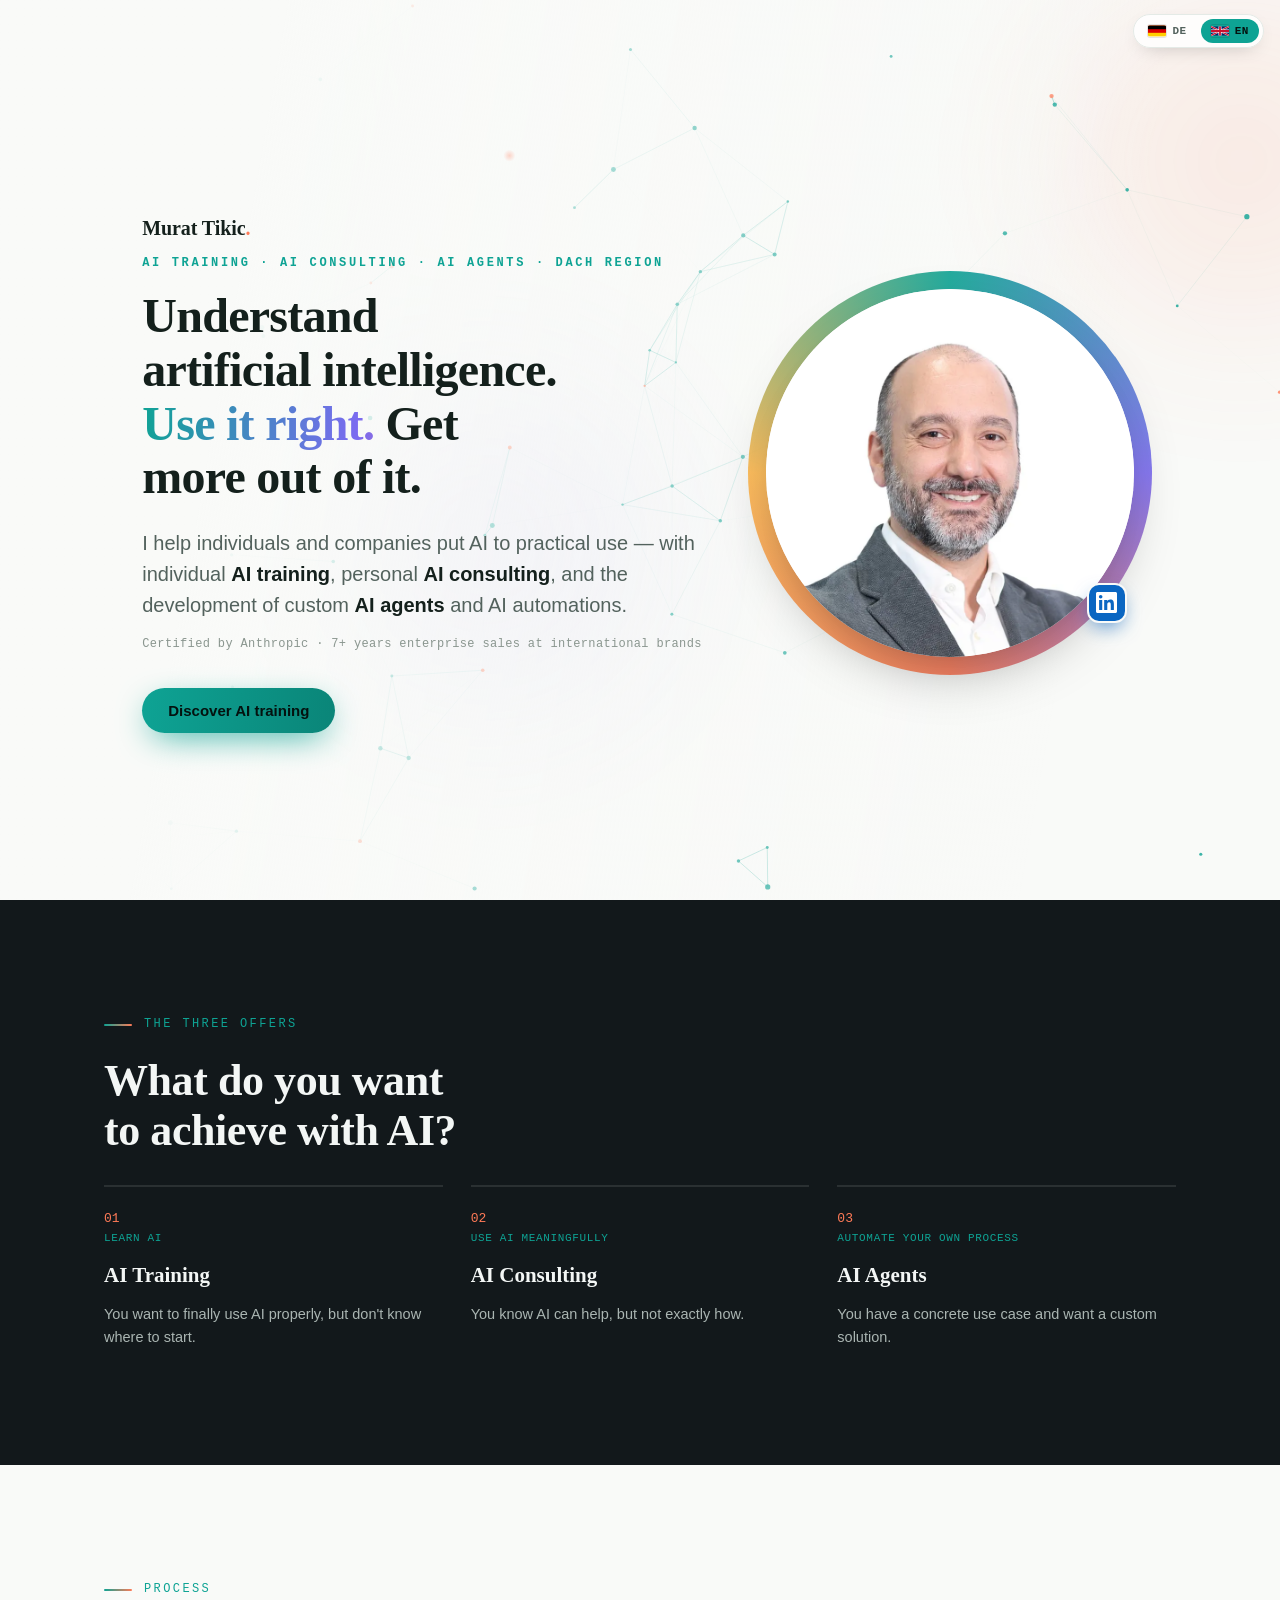
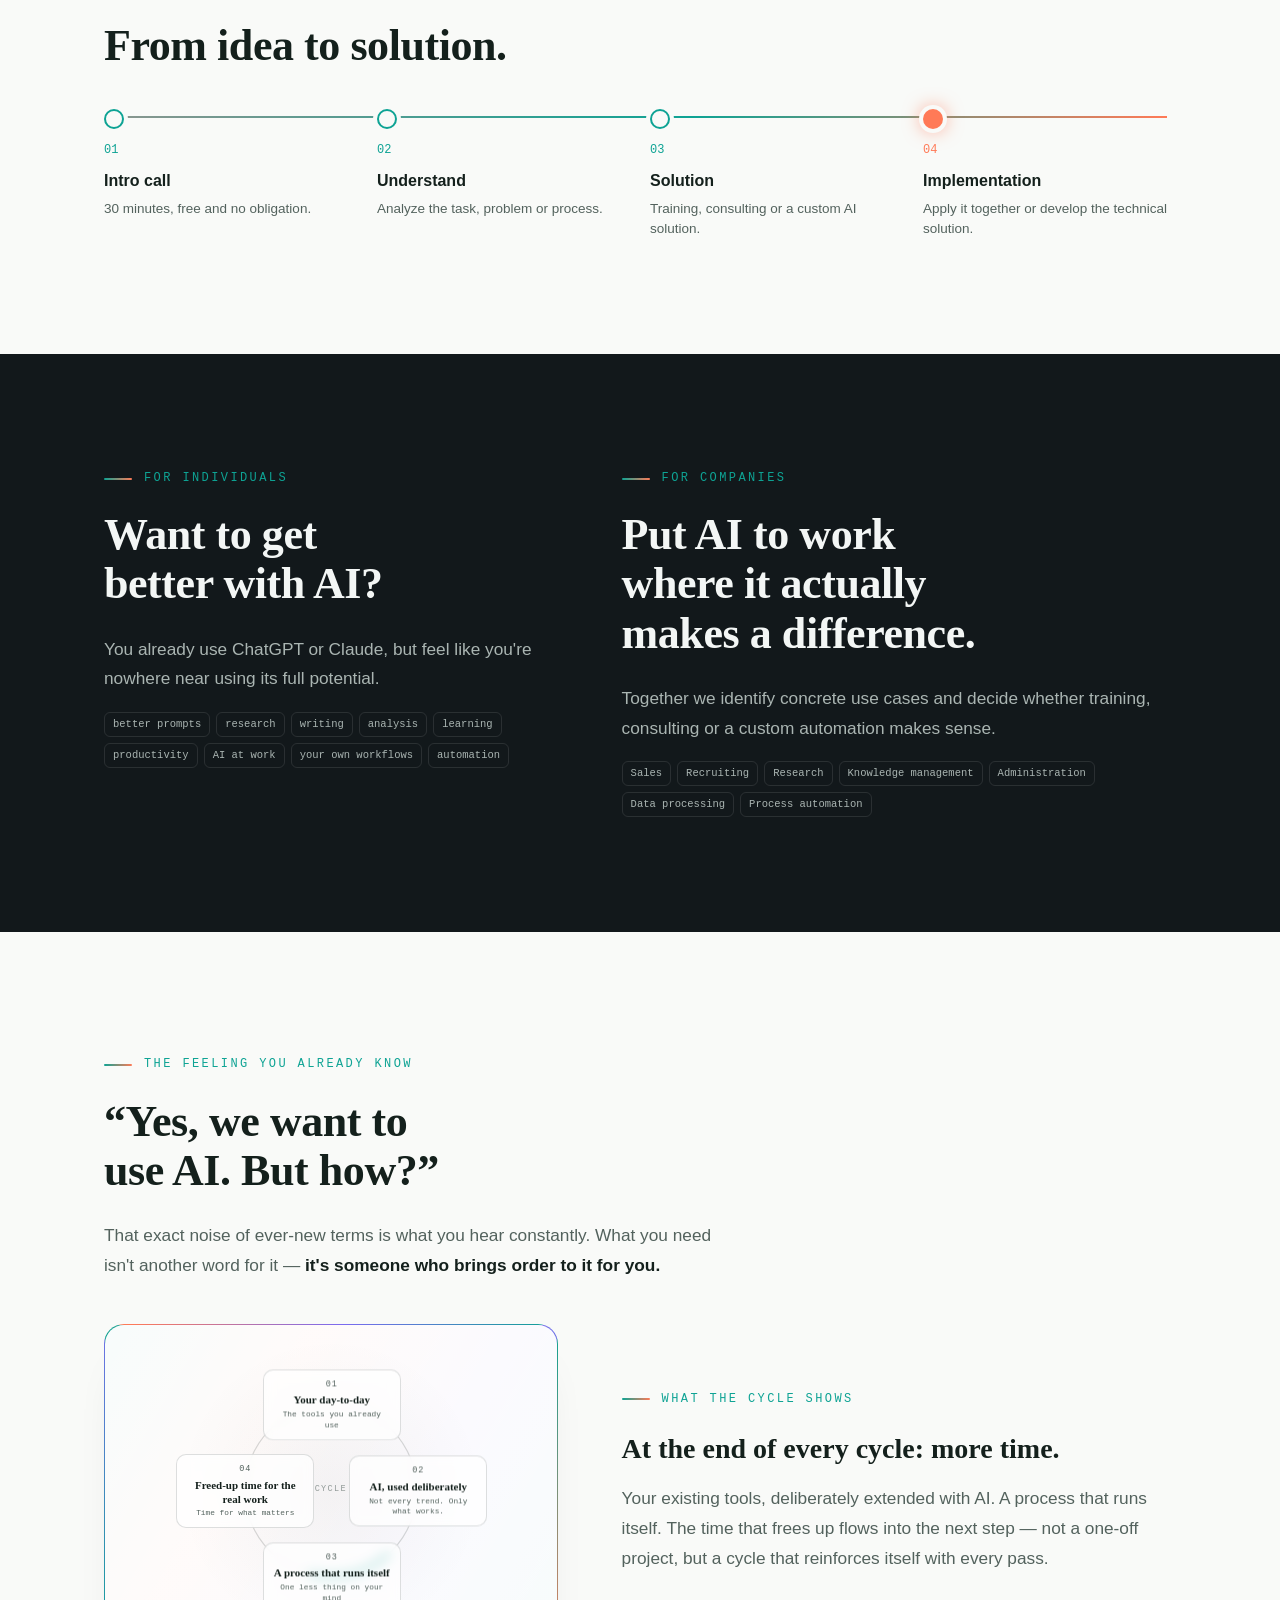
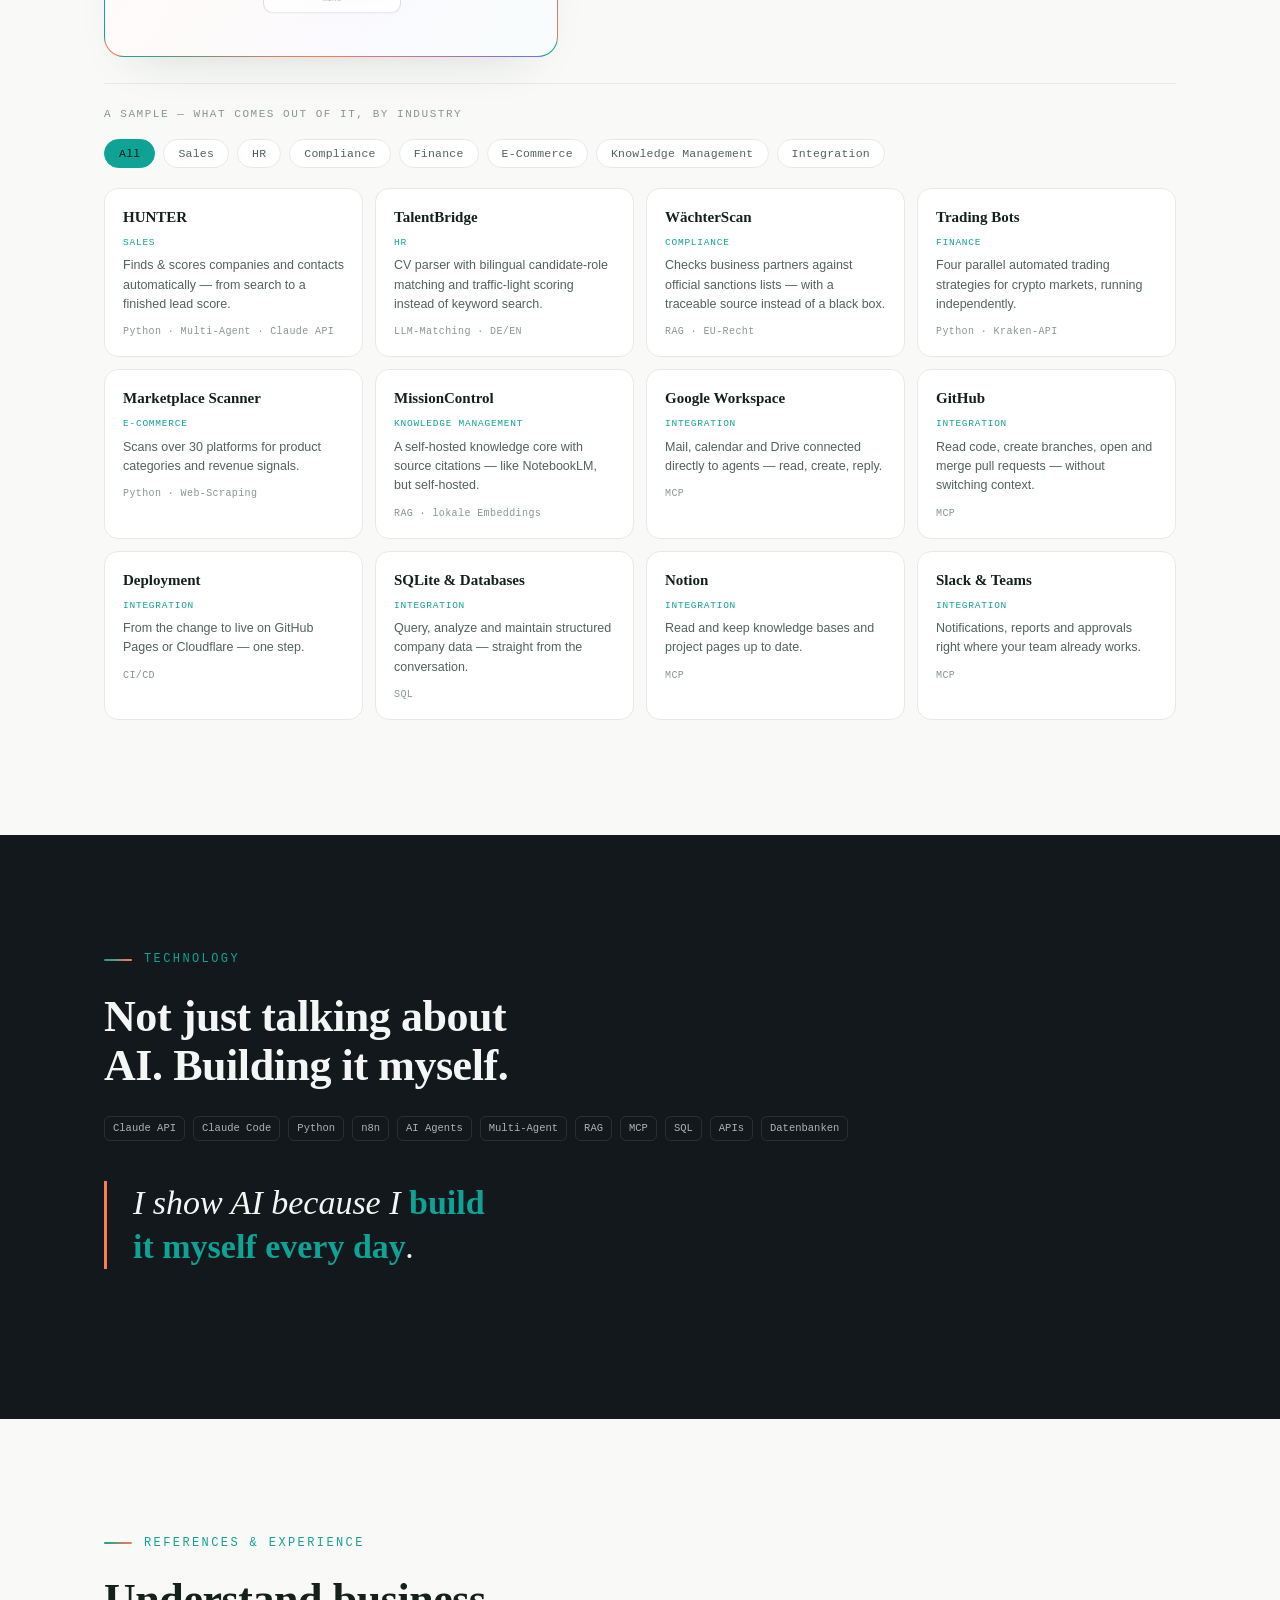
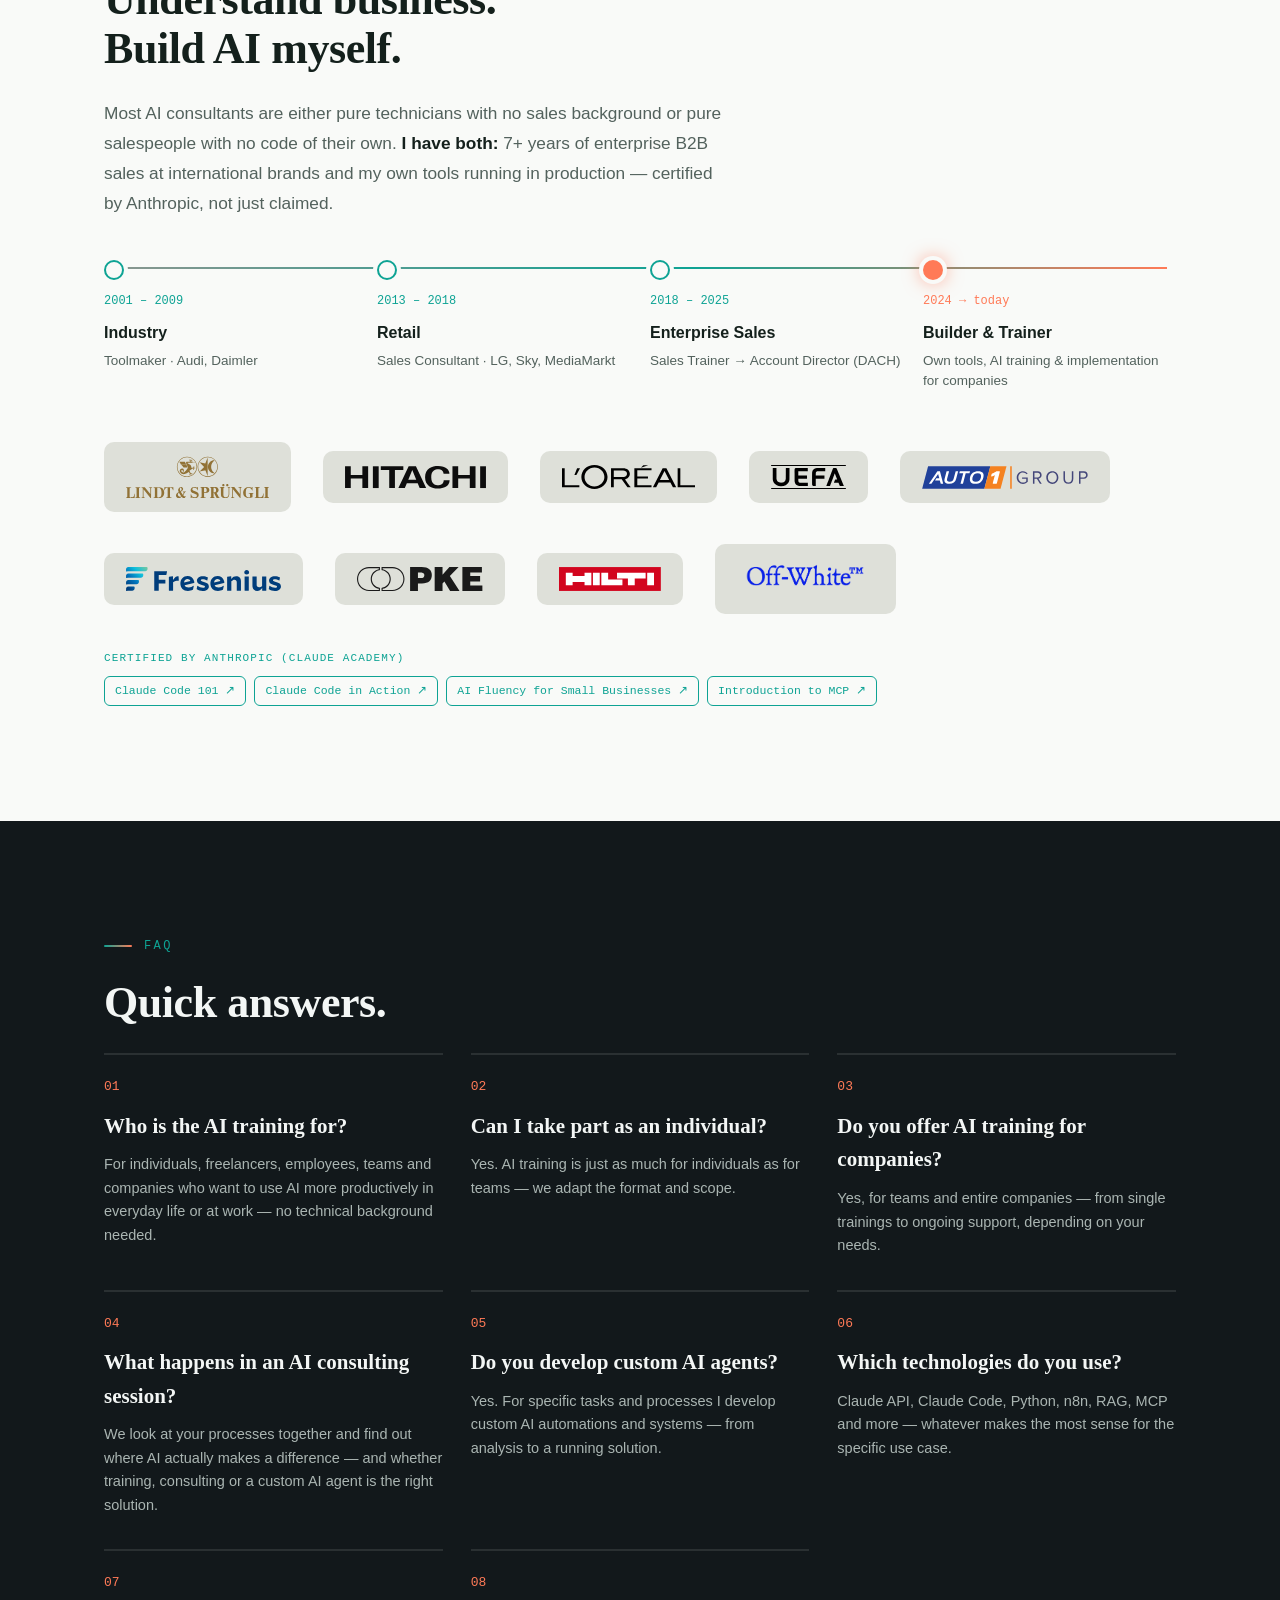
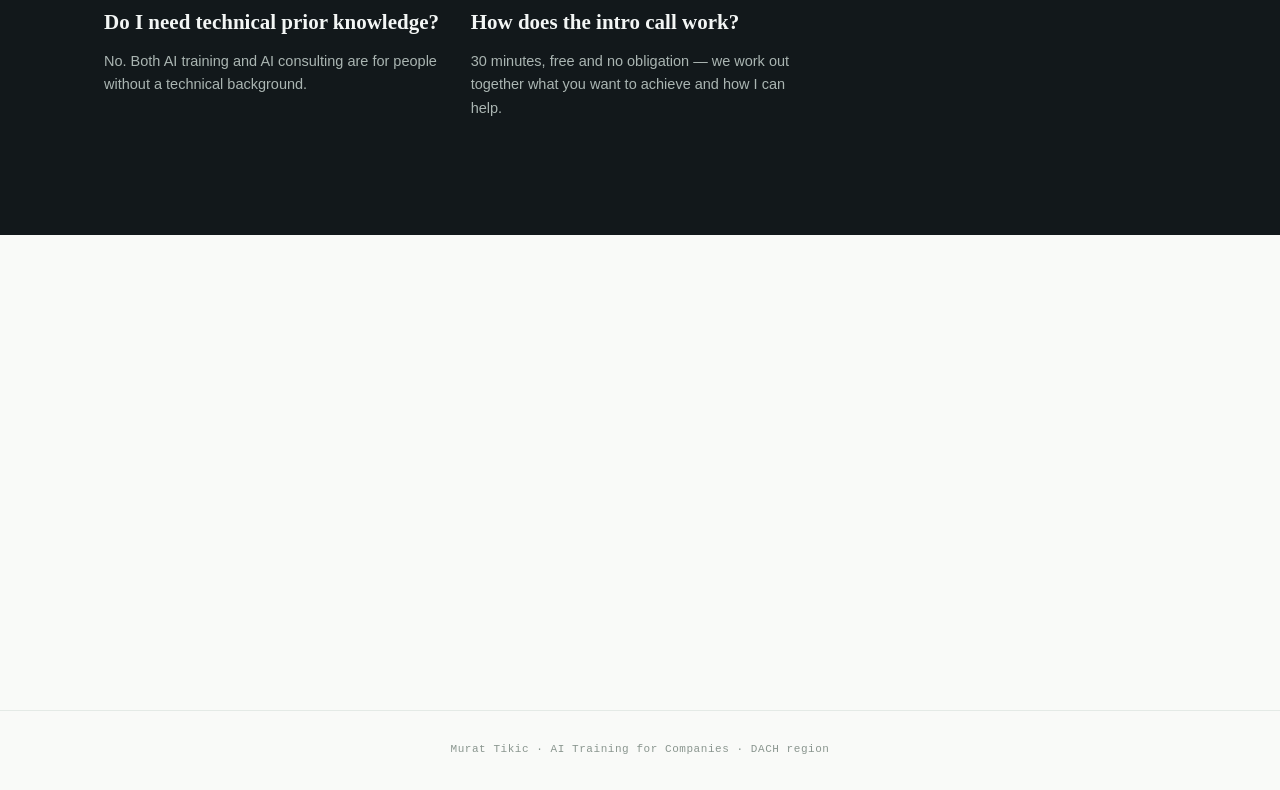
==== commit f13fe242: "Du/Sie-Mischung auf durchgaengig Du vereinheitlicht, Referenzen-Disclaimer entfernt, neues MCP-Zerti" ====
--- a/ai-training/index.html
+++ b/ai-training/index.html
@@ -22,12 +22,14 @@
       "name": "Murat Tikic",
       "url": "https://murat-tikic.github.io/",
       "jobTitle": "KI-Trainer, KI-Berater &amp; Entwickler von AI Agents",
-      "sameAs": ["https://linkedin.com/in/murat-tikic"],
+      "sameAs": ["https://linkedin.com/in/murat-tikic", "https://github.com/murat-tikic"],
+      "knowsAbout": ["Artificial Intelligence", "KI-Training", "KI-Beratung", "AI Agents", "Claude API", "Claude Code", "Model Context Protocol", "Retrieval-Augmented Generation", "Prozessautomatisierung", "Enterprise Sales"],
       "address": { "@type": "PostalAddress", "addressLocality": "Wien", "addressCountry": "AT" },
       "hasCredential": [
         { "@type": "EducationalOccupationalCredential", "name": "Claude Code 101", "credentialCategory": "certificate", "recognizedBy": { "@type": "Organization", "name": "Anthropic (Claude Academy)" }, "url": "https://academy.claude.com/verify/d481b6ae8b0c1cfd0e5e9dbf9552b630" },
         { "@type": "EducationalOccupationalCredential", "name": "Claude Code in Action", "credentialCategory": "certificate", "recognizedBy": { "@type": "Organization", "name": "Anthropic (Claude Academy)" }, "url": "https://academy.claude.com/verify/a05bc48cc2ee1afb98d9a50335e572a9" },
-        { "@type": "EducationalOccupationalCredential", "name": "AI Fluency for Small Businesses", "credentialCategory": "certificate", "recognizedBy": { "@type": "Organization", "name": "Anthropic (Claude Academy)" }, "url": "https://academy.claude.com/verify/6545b511b53359877e72efce5000b60c" }
+        { "@type": "EducationalOccupationalCredential", "name": "AI Fluency for Small Businesses", "credentialCategory": "certificate", "recognizedBy": { "@type": "Organization", "name": "Anthropic (Claude Academy)" }, "url": "https://academy.claude.com/verify/6545b511b53359877e72efce5000b60c" },
+        { "@type": "EducationalOccupationalCredential", "name": "Introduction to Model Context Protocol", "credentialCategory": "certificate", "recognizedBy": { "@type": "Organization", "name": "Anthropic (Claude Academy)" }, "url": "https://academy.claude.com/verify/a2a059ae90d88d14728a8662d648f5a1" }
       ]
     },
     {
@@ -75,11 +77,11 @@
         {"@type":"Question","name":"Für wen ist das KI-Training?","acceptedAnswer":{"@type":"Answer","text":"Für Privatpersonen, Selbstständige, Mitarbeiter, Teams und Unternehmen, die KI im Alltag oder Beruf produktiver nutzen wollen — technisches Vorwissen ist nicht nötig."}},
         {"@type":"Question","name":"Kann ich als Privatperson teilnehmen?","acceptedAnswer":{"@type":"Answer","text":"Ja. Das KI-Training richtet sich genauso an Einzelpersonen wie an Teams — Format und Umfang passen wir an."}},
         {"@type":"Question","name":"Bietest du KI-Training für Unternehmen an?","acceptedAnswer":{"@type":"Answer","text":"Ja, für Teams und ganze Unternehmen — von einzelnen Trainings bis zur laufenden Begleitung, je nach Bedarf."}},
-        {"@type":"Question","name":"Was passiert bei einer KI-Beratung?","acceptedAnswer":{"@type":"Answer","text":"Wir schauen uns gemeinsam Ihre Prozesse an und finden heraus, wo KI wirklich einen Unterschied macht — und ob Training, Beratung oder ein eigener AI Agent die richtige Lösung ist."}},
+        {"@type":"Question","name":"Was passiert bei einer KI-Beratung?","acceptedAnswer":{"@type":"Answer","text":"Wir schauen uns gemeinsam deine Prozesse an und finden heraus, wo KI wirklich einen Unterschied macht — und ob Training, Beratung oder ein eigener AI Agent die richtige Lösung ist."}},
         {"@type":"Question","name":"Entwickelst du individuelle AI Agents?","acceptedAnswer":{"@type":"Answer","text":"Ja. Für konkrete Aufgaben und Prozesse entwickle ich eigene KI-Automatisierungen und Systeme — von der Analyse bis zur laufenden Lösung."}},
         {"@type":"Question","name":"Welche Technologien verwendest du?","acceptedAnswer":{"@type":"Answer","text":"Claude API, Claude Code, Python, n8n, RAG, MCP und mehr — je nachdem, was für den jeweiligen Anwendungsfall am sinnvollsten ist."}},
         {"@type":"Question","name":"Brauche ich technische Vorkenntnisse?","acceptedAnswer":{"@type":"Answer","text":"Nein. Sowohl KI-Training als auch KI-Beratung richten sich an Menschen ohne technischen Hintergrund."}},
-        {"@type":"Question","name":"Wie läuft das Erstgespräch ab?","acceptedAnswer":{"@type":"Answer","text":"30 Minuten, kostenlos und unverbindlich — wir klären gemeinsam, was Sie erreichen möchten und wie ich helfen kann."}}
+        {"@type":"Question","name":"Wie läuft das Erstgespräch ab?","acceptedAnswer":{"@type":"Answer","text":"30 Minuten, kostenlos und unverbindlich — wir klären gemeinsam, was du erreichen möchtest und wie ich helfen kann."}}
       ]
     }
   ]
@@ -521,13 +523,13 @@
     <div class="wrap reveal">
       <div class="sk-cycle">
         <header>
-          <div class="sec-label" data-i18n="works_label">Das Gefühl, das Sie kennen</div>
+          <div class="sec-label" data-i18n="works_label">Das Gefühl, das du kennst</div>
           <h2 data-i18n="works_h2">„Ja, wir wollen KI nutzen. Aber wie?“</h2>
-          <p class="prose" data-i18n="works_intro">Genau dieses Rauschen aus immer neuen Begriffen hören Sie ständig. Was Sie brauchen, ist kein weiteres Wort dafür — <b>sondern jemand, der es für Sie ordnet.</b></p>
+          <p class="prose" data-i18n="works_intro">Genau dieses Rauschen aus immer neuen Begriffen hörst du ständig. Was du brauchst, ist kein weiteres Wort dafür — <b>sondern jemand, der es für dich ordnet.</b></p>
         </header>
 
         <div class="split sk-split">
-          <div class="sk-canvas-wrap" id="sk-canvas-wrap" role="img" aria-label="Animierte Visualisierung eines Kreislaufs: Ein stetiger Lichtpuls dreht sich im Kreis und aktiviert dabei nacheinander vier feste Stationen: Ihr Alltag, KI gezielt eingesetzt, Ein Prozess läuft von selbst, Freiraum für Ihr Tagesgeschäft. Danach beginnt der Kreislauf von vorn.">
+          <div class="sk-canvas-wrap" id="sk-canvas-wrap" role="img" aria-label="Animierte Visualisierung eines Kreislaufs: Ein stetiger Lichtpuls dreht sich im Kreis und aktiviert dabei nacheinander vier feste Stationen: Dein Alltag, KI gezielt eingesetzt, Ein Prozess läuft von selbst, Freiraum für dein Tagesgeschäft. Danach beginnt der Kreislauf von vorn.">
             <canvas id="sk-noise-canvas"></canvas>
             <svg class="sk-ring-svg" id="sk-ring-svg" aria-hidden="true">
               <circle id="sk-ring-base" fill="none" stroke="rgba(20,32,28,.16)" stroke-width="1.2" />
@@ -537,8 +539,8 @@
             <div class="sk-core-label" data-i18n="works_core">Kreislauf</div>
             <div class="sk-node" id="sk-node-0">
               <span class="sk-node-index">01</span>
-              <span class="sk-node-title" data-i18n="works_n1t">Ihr Alltag</span>
-              <span class="sk-node-sub" data-i18n="works_n1s">Die Werkzeuge, die Sie schon nutzen</span>
+              <span class="sk-node-title" data-i18n="works_n1t">Dein Alltag</span>
+              <span class="sk-node-sub" data-i18n="works_n1s">Die Werkzeuge, die du schon nutzt</span>
             </div>
             <div class="sk-node" id="sk-node-1">
               <span class="sk-node-index">02</span>
@@ -560,7 +562,7 @@
           <div>
             <div class="sec-label" data-i18n="works_explain_label">Was der Kreislauf zeigt</div>
             <h3 data-i18n="works_explain_h">Am Ende jedes Durchlaufs steht <span class="hl">mehr Zeit</span>.</h3>
-            <p class="prose" data-i18n="works_explain_p">Ihre bestehenden Werkzeuge, gezielt um KI ergänzt. Ein Prozess, der von selbst läuft. Die Zeit, die dadurch frei wird, fließt in den nächsten Schritt — kein einmaliges Projekt, sondern ein Kreislauf, der sich mit jedem Durchlauf selbst verstärkt.</p>
+            <p class="prose" data-i18n="works_explain_p">Deine bestehenden Werkzeuge, gezielt um KI ergänzt. Ein Prozess, der von selbst läuft. Die Zeit, die dadurch frei wird, fließt in den nächsten Schritt — kein einmaliges Projekt, sondern ein Kreislauf, der sich mit jedem Durchlauf selbst verstärkt.</p>
           </div>
         </div>
 
@@ -646,7 +648,7 @@
             <div class="sk-tool" data-branch="integration">
               <div class="sk-tool-name" data-i18n="t_slack_name">Slack &amp; Teams</div>
               <div class="sk-tool-branch" data-i18n="f_integration">Integration</div>
-              <p class="sk-tool-desc" data-i18n="t_slack">Meldungen, Reports und Freigaben direkt dort, wo Ihr Team schon arbeitet.</p>
+              <p class="sk-tool-desc" data-i18n="t_slack">Meldungen, Reports und Freigaben direkt dort, wo dein Team schon arbeitet.</p>
               <div class="sk-tool-tech">MCP</div>
             </div>
           </div>
@@ -692,13 +694,13 @@
         <img src="../assets/logos/hilti.svg" alt="Hilti">
         <img src="../assets/logos/off-white.png" alt="Off-White">
       </div>
-      <p style="font-family:var(--mono);font-size:11px;color:var(--faint);margin-top:14px" data-i18n="refs_note">Berufliche Referenzen aus meiner Vertriebslaufbahn — nicht alle davon Kunden meiner heutigen KI-Dienstleistung.</p>
       <div style="margin-top:36px">
         <div style="font-family:var(--mono);font-size:11px;letter-spacing:.1em;text-transform:uppercase;color:var(--teal);margin-bottom:8px" data-i18n="certs_label">Zertifiziert von Anthropic (Claude Academy)</div>
         <div style="display:flex;flex-wrap:wrap;gap:8px">
           <a href="https://academy.claude.com/verify/d481b6ae8b0c1cfd0e5e9dbf9552b630" target="_blank" rel="noopener" style="font-family:var(--mono);font-size:11.5px;color:var(--teal);border:1px solid var(--teal);border-radius:6px;padding:5px 10px;text-decoration:none">Claude Code 101 ↗</a>
           <a href="https://academy.claude.com/verify/a05bc48cc2ee1afb98d9a50335e572a9" target="_blank" rel="noopener" style="font-family:var(--mono);font-size:11.5px;color:var(--teal);border:1px solid var(--teal);border-radius:6px;padding:5px 10px;text-decoration:none">Claude Code in Action ↗</a>
           <a href="https://academy.claude.com/verify/6545b511b53359877e72efce5000b60c" target="_blank" rel="noopener" style="font-family:var(--mono);font-size:11.5px;color:var(--teal);border:1px solid var(--teal);border-radius:6px;padding:5px 10px;text-decoration:none">AI Fluency for Small Businesses ↗</a>
+          <a href="https://academy.claude.com/verify/a2a059ae90d88d14728a8662d648f5a1" target="_blank" rel="noopener" style="font-family:var(--mono);font-size:11.5px;color:var(--teal);border:1px solid var(--teal);border-radius:6px;padding:5px 10px;text-decoration:none">Introduction to MCP ↗</a>
         </div>
       </div>
     </div>
@@ -728,7 +730,7 @@
         <div class="diff">
           <div class="n">04</div>
           <h3 data-i18n="b4h">Was passiert bei einer KI-Beratung?</h3>
-          <p data-i18n="b4p">Wir schauen uns gemeinsam Ihre Prozesse an und finden heraus, wo KI wirklich einen Unterschied macht — und ob Training, Beratung oder ein eigener AI Agent die richtige Lösung ist.</p>
+          <p data-i18n="b4p">Wir schauen uns gemeinsam deine Prozesse an und finden heraus, wo KI wirklich einen Unterschied macht — und ob Training, Beratung oder ein eigener AI Agent die richtige Lösung ist.</p>
         </div>
         <div class="diff">
           <div class="n">05</div>
@@ -748,7 +750,7 @@
         <div class="diff">
           <div class="n">08</div>
           <h3 data-i18n="b8h">Wie läuft das Erstgespräch ab?</h3>
-          <p data-i18n="b8p">30 Minuten, kostenlos und unverbindlich — wir klären gemeinsam, was Sie erreichen möchten und wie ich helfen kann.</p>
+          <p data-i18n="b8p">30 Minuten, kostenlos und unverbindlich — wir klären gemeinsam, was du erreichen möchtest und wie ich helfen kann.</p>
         </div>
       </div>
     </div>
@@ -851,13 +853,12 @@
     tech_h2:{de:`Nicht nur über KI sprechen. KI selbst bauen.`,en:`Not just talking about AI. Building it myself.`},
     refs_label:{de:`Referenzen &amp; Erfahrung`,en:`References &amp; Experience`},
     refs_h2b:{de:`Business verstehen. KI selbst bauen.`,en:`Understand business. Build AI myself.`},
-    refs_note:{de:`Berufliche Referenzen aus meiner Vertriebslaufbahn — nicht alle davon Kunden meiner heutigen KI-Dienstleistung.`,en:`Professional references from my sales career — not all of them clients of my current AI services.`},
-    works_label:{de:`Das Gefühl, das Sie kennen`,en:`The feeling you already know`},
+    works_label:{de:`Das Gefühl, das du kennst`,en:`The feeling you already know`},
     works_h2:{de:`„Ja, wir wollen KI nutzen. Aber wie?“`,en:`“Yes, we want to use AI. But how?”`},
-    works_intro:{de:`Genau dieses Rauschen aus immer neuen Begriffen hören Sie ständig. Was Sie brauchen, ist kein weiteres Wort dafür — <b>sondern jemand, der es für Sie ordnet.</b>`,en:`That exact noise of ever-new terms is what you hear constantly. What you need isn't another word for it — <b>it's someone who brings order to it for you.</b>`},
+    works_intro:{de:`Genau dieses Rauschen aus immer neuen Begriffen hörst du ständig. Was du brauchst, ist kein weiteres Wort dafür — <b>sondern jemand, der es für dich ordnet.</b>`,en:`That exact noise of ever-new terms is what you hear constantly. What you need isn't another word for it — <b>it's someone who brings order to it for you.</b>`},
     works_core:{de:`Kreislauf`,en:`Cycle`},
-    works_n1t:{de:`Ihr Alltag`,en:`Your day-to-day`},
-    works_n1s:{de:`Die Werkzeuge, die Sie schon nutzen`,en:`The tools you already use`},
+    works_n1t:{de:`Dein Alltag`,en:`Your day-to-day`},
+    works_n1s:{de:`Die Werkzeuge, die du schon nutzt`,en:`The tools you already use`},
     works_n2t:{de:`KI, gezielt eingesetzt`,en:`AI, used deliberately`},
     works_n2s:{de:`Nicht jeder Trend. Nur was wirkt.`,en:`Not every trend. Only what works.`},
     works_n3t:{de:`Ein Prozess läuft von selbst`,en:`A process that runs itself`},
@@ -866,7 +867,7 @@
     works_n4s:{de:`Zeit für das, was zählt`,en:`Time for what matters`},
     works_explain_label:{de:`Was der Kreislauf zeigt`,en:`What the cycle shows`},
     works_explain_h:{de:`Am Ende jedes Durchlaufs steht <span class="hl">mehr Zeit</span>.`,en:`At the end of every cycle: <span class="hl">more time</span>.`},
-    works_explain_p:{de:`Ihre bestehenden Werkzeuge, gezielt um KI ergänzt. Ein Prozess, der von selbst läuft. Die Zeit, die dadurch frei wird, fließt in den nächsten Schritt — kein einmaliges Projekt, sondern ein Kreislauf, der sich mit jedem Durchlauf selbst verstärkt.`,en:`Your existing tools, deliberately extended with AI. A process that runs itself. The time that frees up flows into the next step — not a one-off project, but a cycle that reinforces itself with every pass.`},
+    works_explain_p:{de:`Deine bestehenden Werkzeuge, gezielt um KI ergänzt. Ein Prozess, der von selbst läuft. Die Zeit, die dadurch frei wird, fließt in den nächsten Schritt — kein einmaliges Projekt, sondern ein Kreislauf, der sich mit jedem Durchlauf selbst verstärkt.`,en:`Your existing tools, deliberately extended with AI. A process that runs itself. The time that frees up flows into the next step — not a one-off project, but a cycle that reinforces itself with every pass.`},
     works_tools_eyebrow:{de:`Auszug — was daraus entsteht, nach Branche`,en:`A sample — what comes out of it, by industry`},
     f_all:{de:`Alle`,en:`All`},
     f_vertrieb:{de:`Vertrieb`,en:`Sales`},
@@ -893,7 +894,7 @@
     t_sqlite:{de:`Strukturierte Firmendaten abfragen, auswerten, pflegen — direkt aus dem Gespräch heraus.`,en:`Query, analyze and maintain structured company data — straight from the conversation.`},
     t_notion:{de:`Wissensdatenbanken und Projektseiten lesen und aktuell halten.`,en:`Read and keep knowledge bases and project pages up to date.`},
     t_slack_name:{de:`Slack &amp; Teams`,en:`Slack &amp; Teams`},
-    t_slack:{de:`Meldungen, Reports und Freigaben direkt dort, wo Ihr Team schon arbeitet.`,en:`Notifications, reports and approvals right where your team already works.`},
+    t_slack:{de:`Meldungen, Reports und Freigaben direkt dort, wo dein Team schon arbeitet.`,en:`Notifications, reports and approvals right where your team already works.`},
     bring_label:{de:`Häufige Fragen`,en:`FAQ`},
     bring_h2:{de:`Kurz beantwortet.`,en:`Quick answers.`},
     b1h:{de:`Für wen ist das KI-Training?`,en:`Who is the AI training for?`},
@@ -903,7 +904,7 @@
     b3h:{de:`Bietest du KI-Training für Unternehmen an?`,en:`Do you offer AI training for companies?`},
     b3p:{de:`Ja, für Teams und ganze Unternehmen — von einzelnen Trainings bis zur laufenden Begleitung, je nach Bedarf.`,en:`Yes, for teams and entire companies — from single trainings to ongoing support, depending on your needs.`},
     b4h:{de:`Was passiert bei einer KI-Beratung?`,en:`What happens in an AI consulting session?`},
-    b4p:{de:`Wir schauen uns gemeinsam Ihre Prozesse an und finden heraus, wo KI wirklich einen Unterschied macht — und ob Training, Beratung oder ein eigener AI Agent die richtige Lösung ist.`,en:`We look at your processes together and find out where AI actually makes a difference — and whether training, consulting or a custom AI agent is the right solution.`},
+    b4p:{de:`Wir schauen uns gemeinsam deine Prozesse an und finden heraus, wo KI wirklich einen Unterschied macht — und ob Training, Beratung oder ein eigener AI Agent die richtige Lösung ist.`,en:`We look at your processes together and find out where AI actually makes a difference — and whether training, consulting or a custom AI agent is the right solution.`},
     b5h:{de:`Entwickelst du individuelle AI Agents?`,en:`Do you develop custom AI agents?`},
     b5p:{de:`Ja. Für konkrete Aufgaben und Prozesse entwickle ich eigene KI-Automatisierungen und Systeme — von der Analyse bis zur laufenden Lösung.`,en:`Yes. For specific tasks and processes I develop custom AI automations and systems — from analysis to a running solution.`},
     b6h:{de:`Welche Technologien verwendest du?`,en:`Which technologies do you use?`},
@@ -911,7 +912,7 @@
     b7h:{de:`Brauche ich technische Vorkenntnisse?`,en:`Do I need technical prior knowledge?`},
     b7p:{de:`Nein. Sowohl KI-Training als auch KI-Beratung richten sich an Menschen ohne technischen Hintergrund.`,en:`No. Both AI training and AI consulting are for people without a technical background.`},
     b8h:{de:`Wie läuft das Erstgespräch ab?`,en:`How does the intro call work?`},
-    b8p:{de:`30 Minuten, kostenlos und unverbindlich — wir klären gemeinsam, was Sie erreichen möchten und wie ich helfen kann.`,en:`30 minutes, free and no obligation — we work out together what you want to achieve and how I can help.`},
+    b8p:{de:`30 Minuten, kostenlos und unverbindlich — wir klären gemeinsam, was du erreichen möchtest und wie ich helfen kann.`,en:`30 minutes, free and no obligation — we work out together what you want to achieve and how I can help.`},
     hook_p2:{de:`Die meisten KI-Berater sind entweder reine Techniker ohne Vertriebserfahrung oder reine Verkäufer ohne eigenen Code. <b>Ich habe beides:</b> 7+ Jahre Enterprise-B2B-Vertrieb bei internationalen Marken und eigene, produktiv laufende KI-Tools — zertifiziert von Anthropic, nicht nur behauptet.`,en:`Most AI consultants are either pure technicians with no sales background or pure salespeople with no code of their own. <b>I have both:</b> 7+ years of enterprise B2B sales at international brands and my own tools running in production — certified by Anthropic, not just claimed.`},
     certs_label:{de:`Zertifiziert von Anthropic (Claude Academy)`,en:`Certified by Anthropic (Claude Academy)`},
     proc_label:{de:`Ablauf`,en:`Process`},
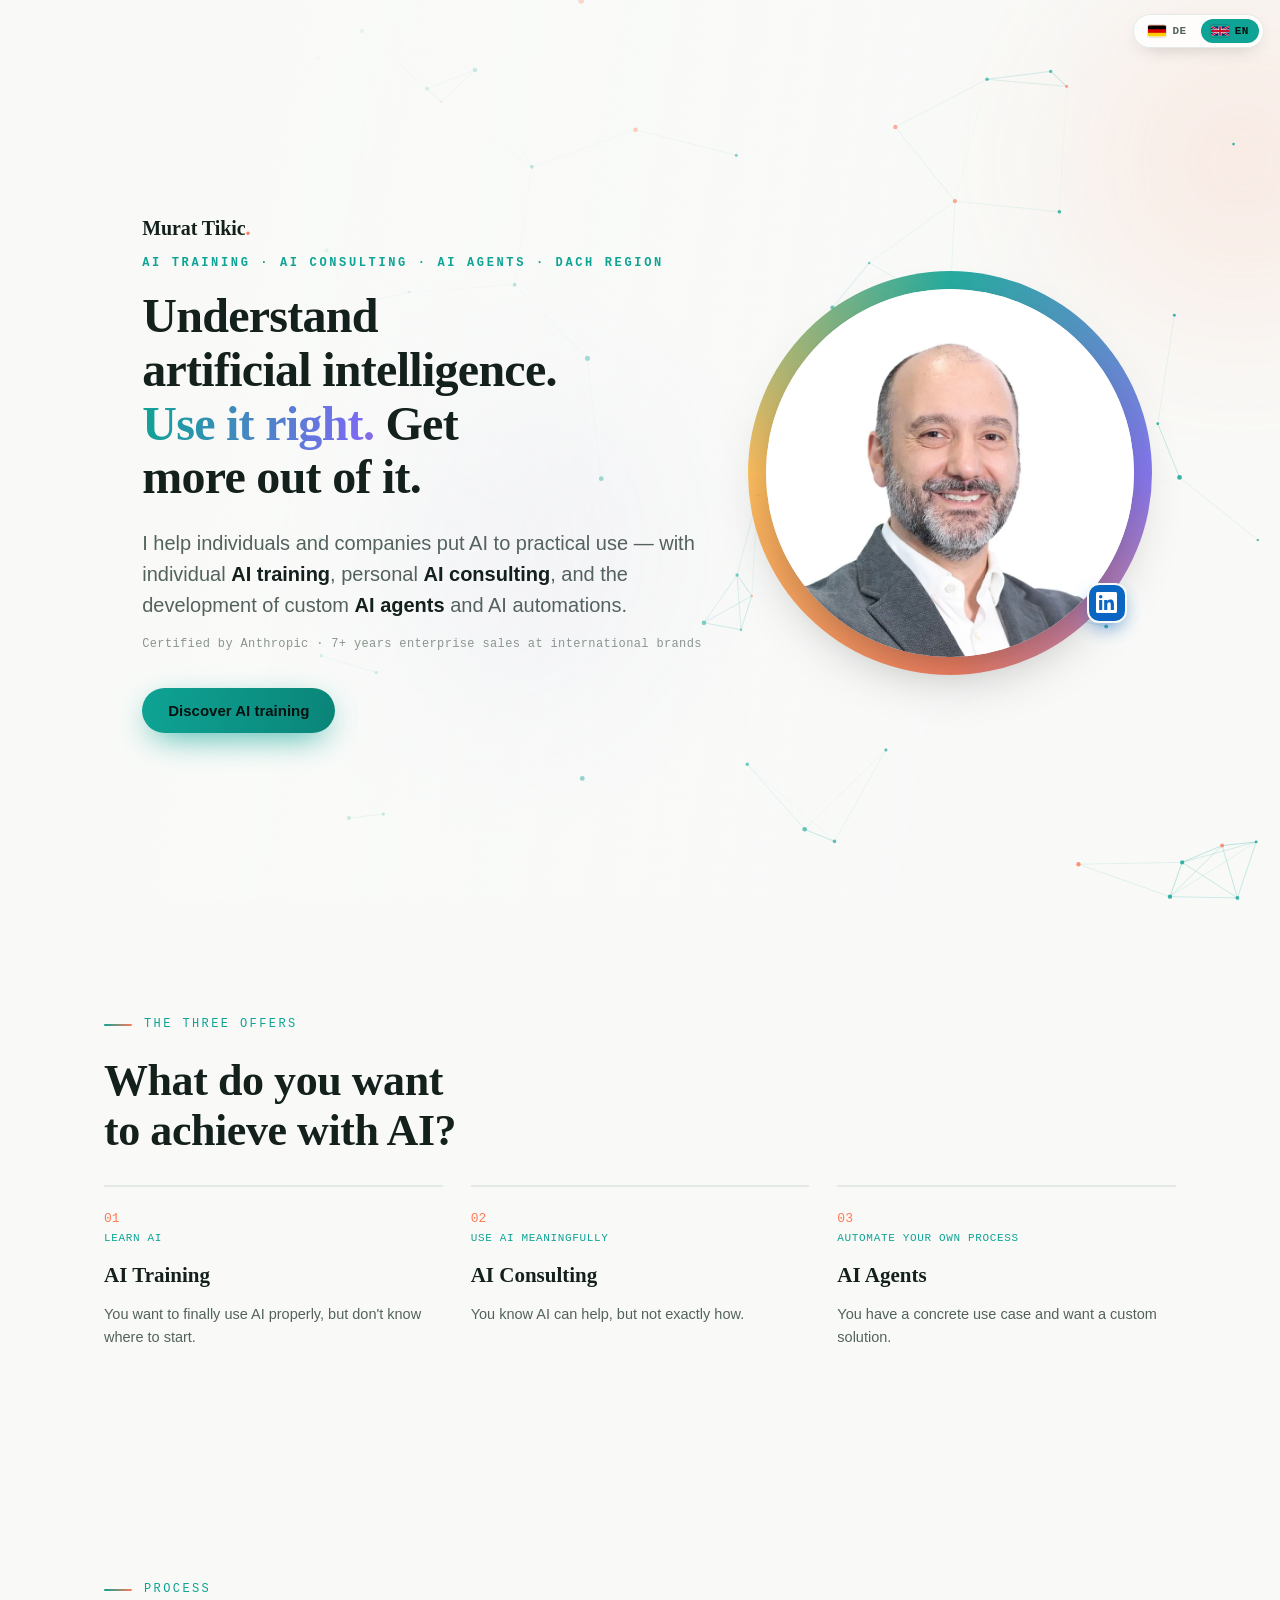
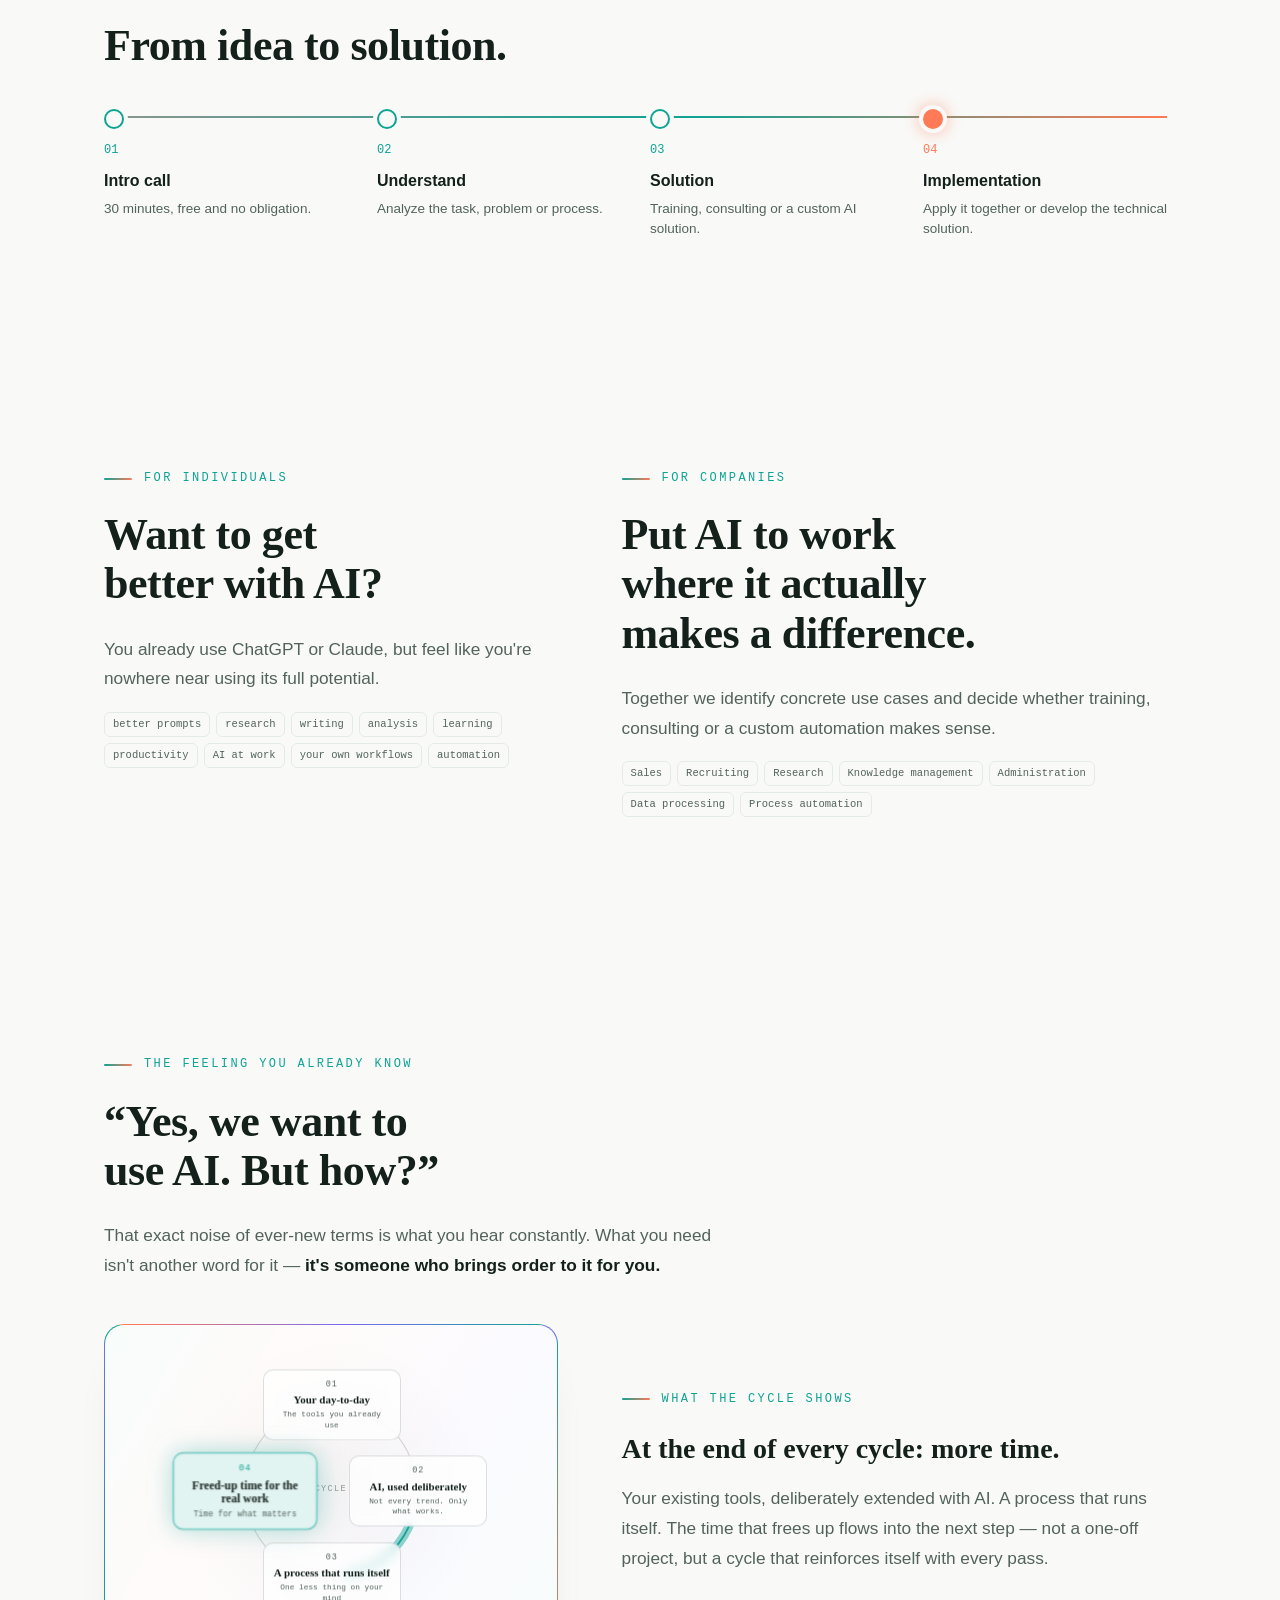
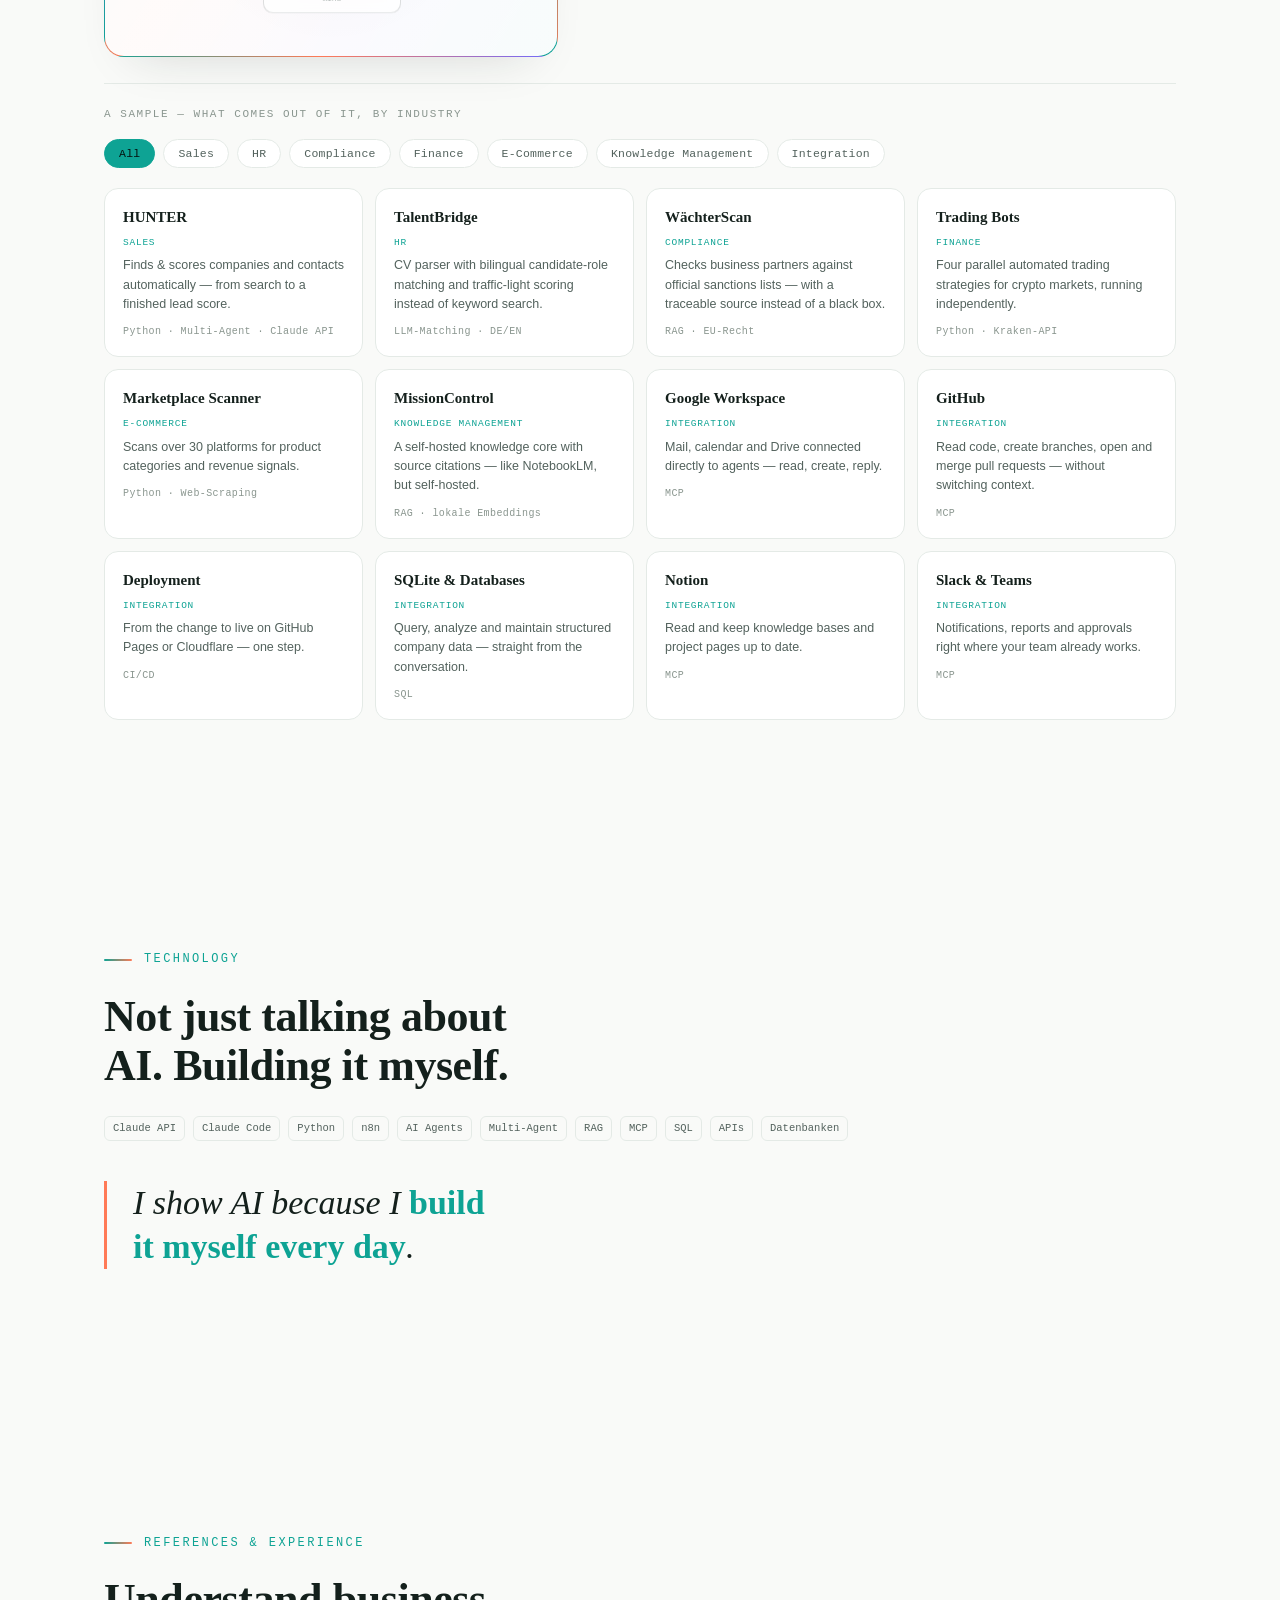
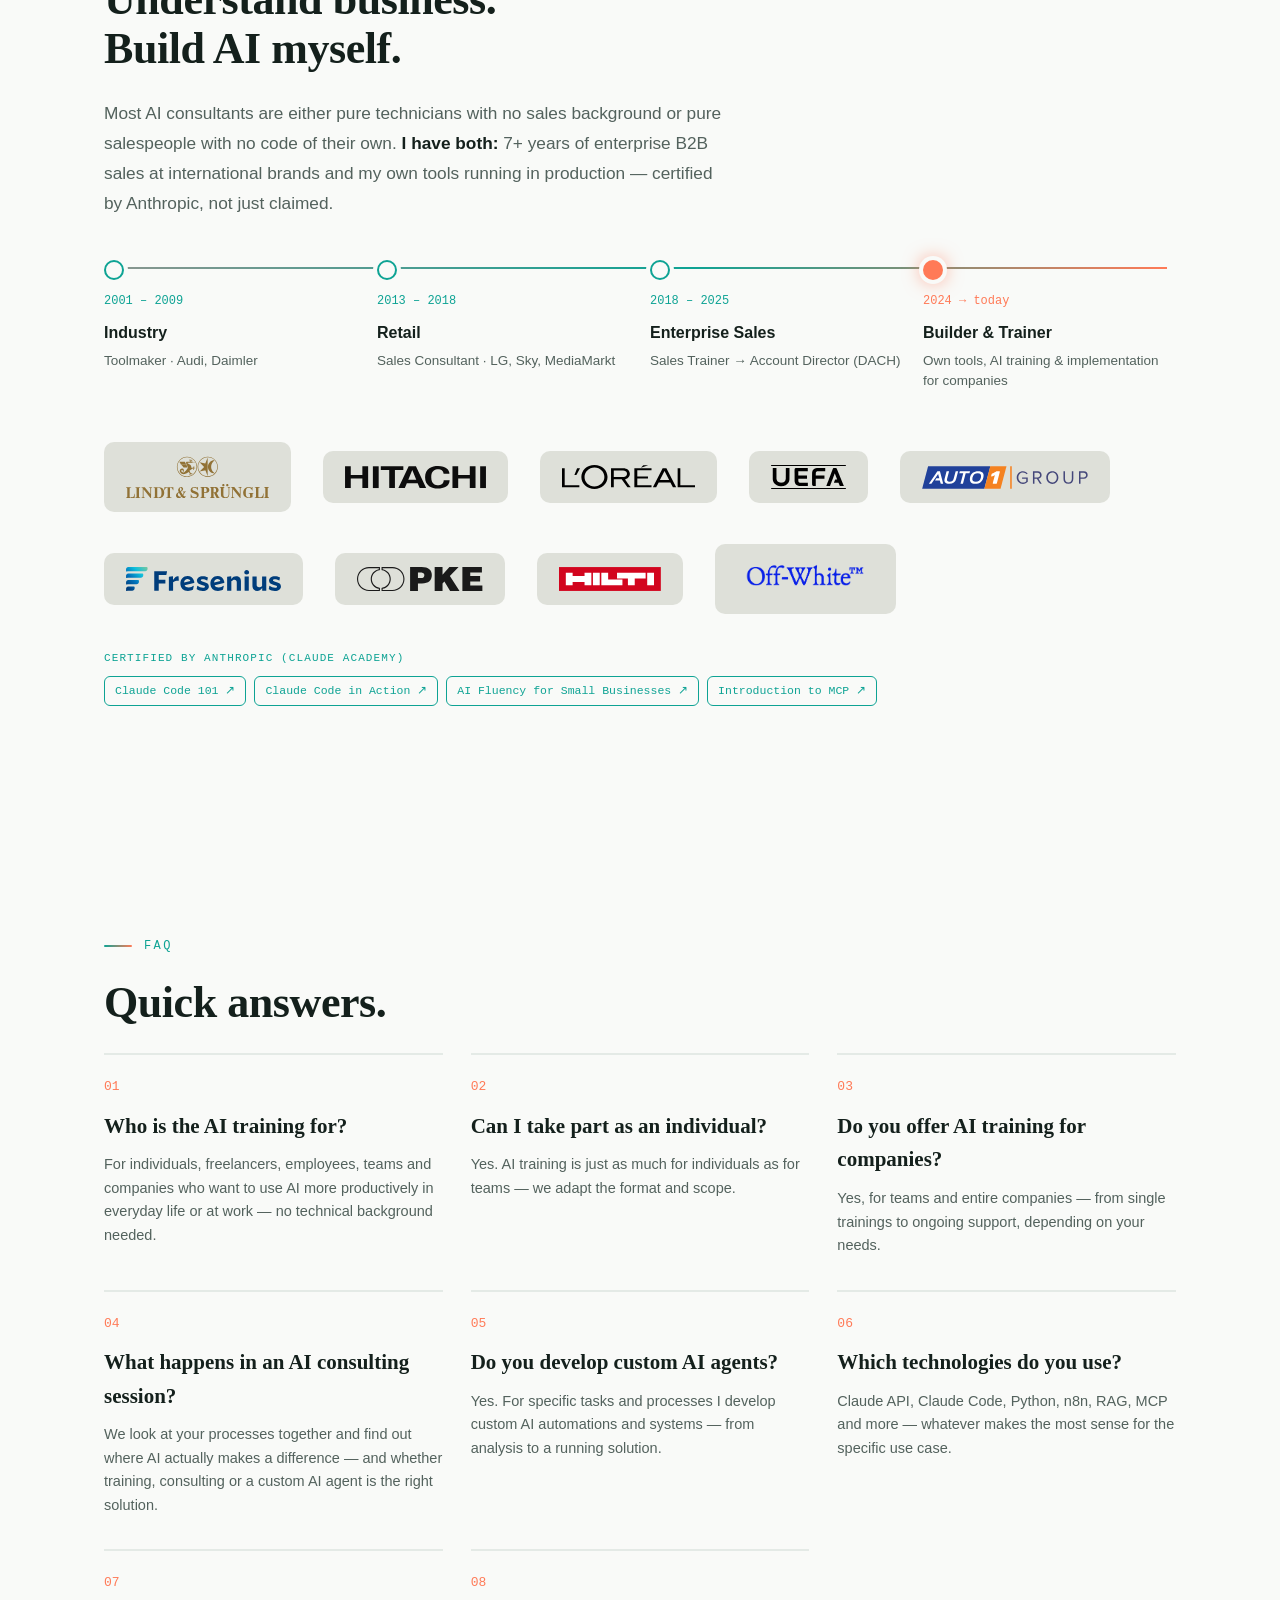
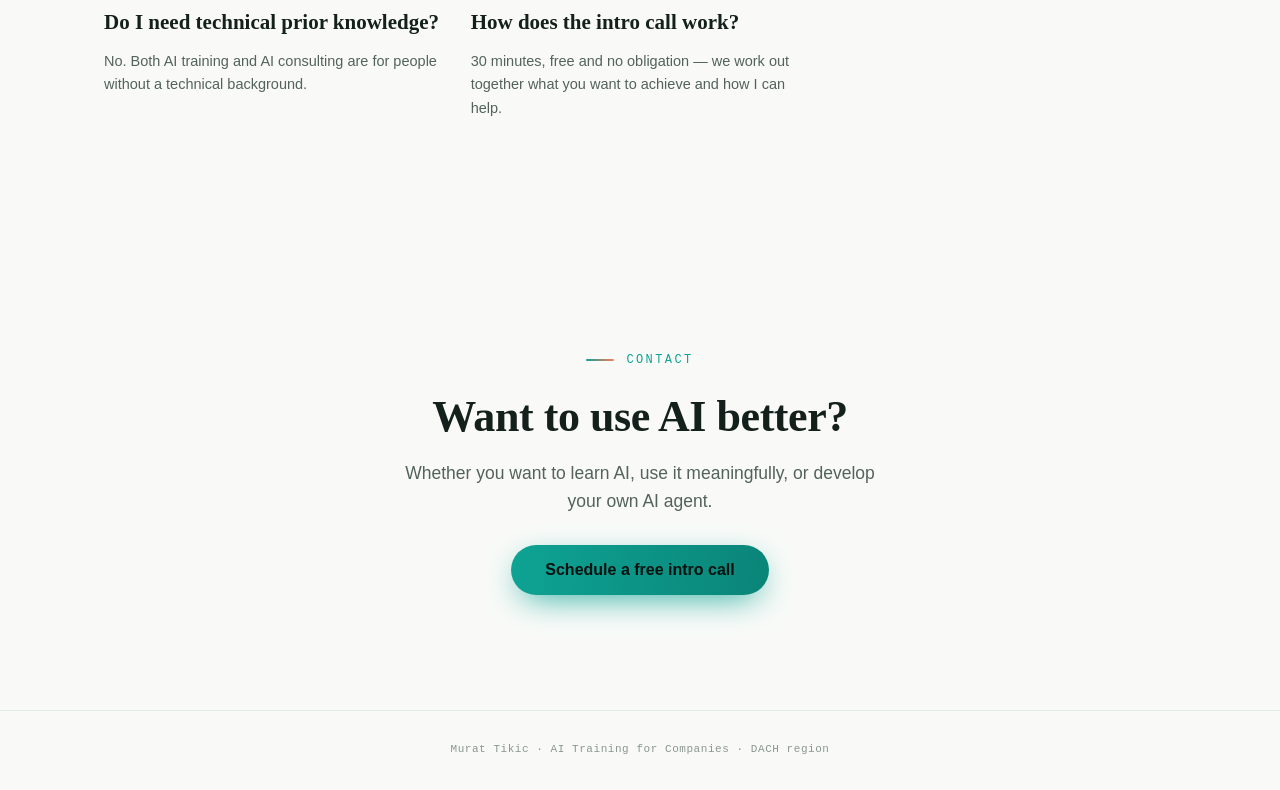
==== commit 07e9fc05: "Alle dunklen Panel-Sektionen entfernt - Seite jetzt komplett durchgaengig hell" ====
--- a/ai-training/index.html
+++ b/ai-training/index.html
@@ -453,7 +453,7 @@
 
 <main>
   <!-- OFFERS -->
-  <section id="angebote" class="panel">
+  <section id="angebote">
     <div class="wrap reveal">
       <div class="sec-label" data-i18n="offers_label">Die drei Angebote</div>
       <h2 data-i18n="offers_h2">Was möchtest du mit KI erreichen?</h2>
@@ -495,7 +495,7 @@
   </section>
 
   <!-- B2C / B2B -->
-  <section class="panel">
+  <section>
     <div class="wrap reveal">
       <div class="split">
         <div>
@@ -658,7 +658,7 @@
   </section>
 
   <!-- TECHNOLOGY -->
-  <section class="panel">
+  <section>
     <div class="wrap reveal">
       <div class="sec-label" data-i18n="tech_label">Technologie</div>
       <h2 data-i18n="tech_h2">Nicht nur über KI sprechen. KI selbst bauen.</h2>
@@ -707,7 +707,7 @@
   </section>
 
   <!-- WHAT I BRING / FAQ -->
-  <section class="panel">
+  <section>
     <div class="wrap reveal">
       <div class="sec-label" data-i18n="bring_label">Häufige Fragen</div>
       <h2 data-i18n="bring_h2">Kurz beantwortet.</h2>
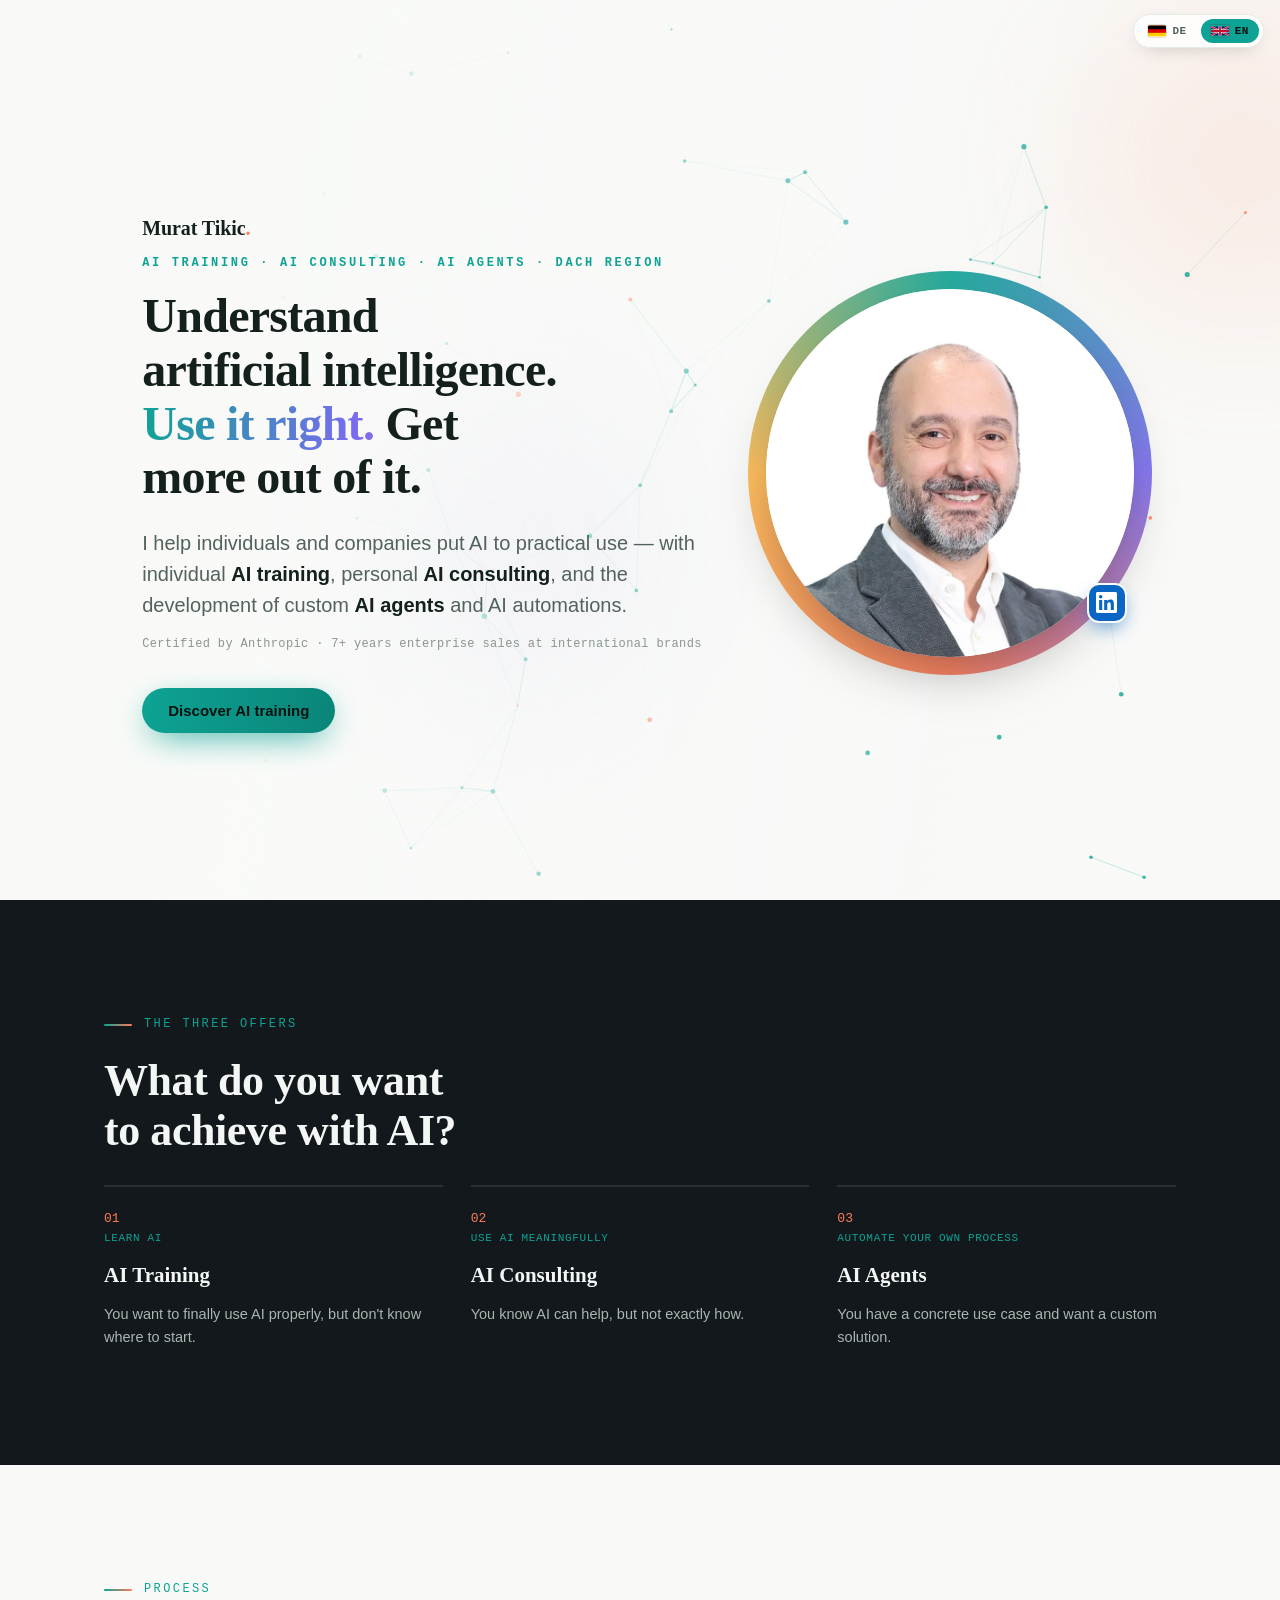
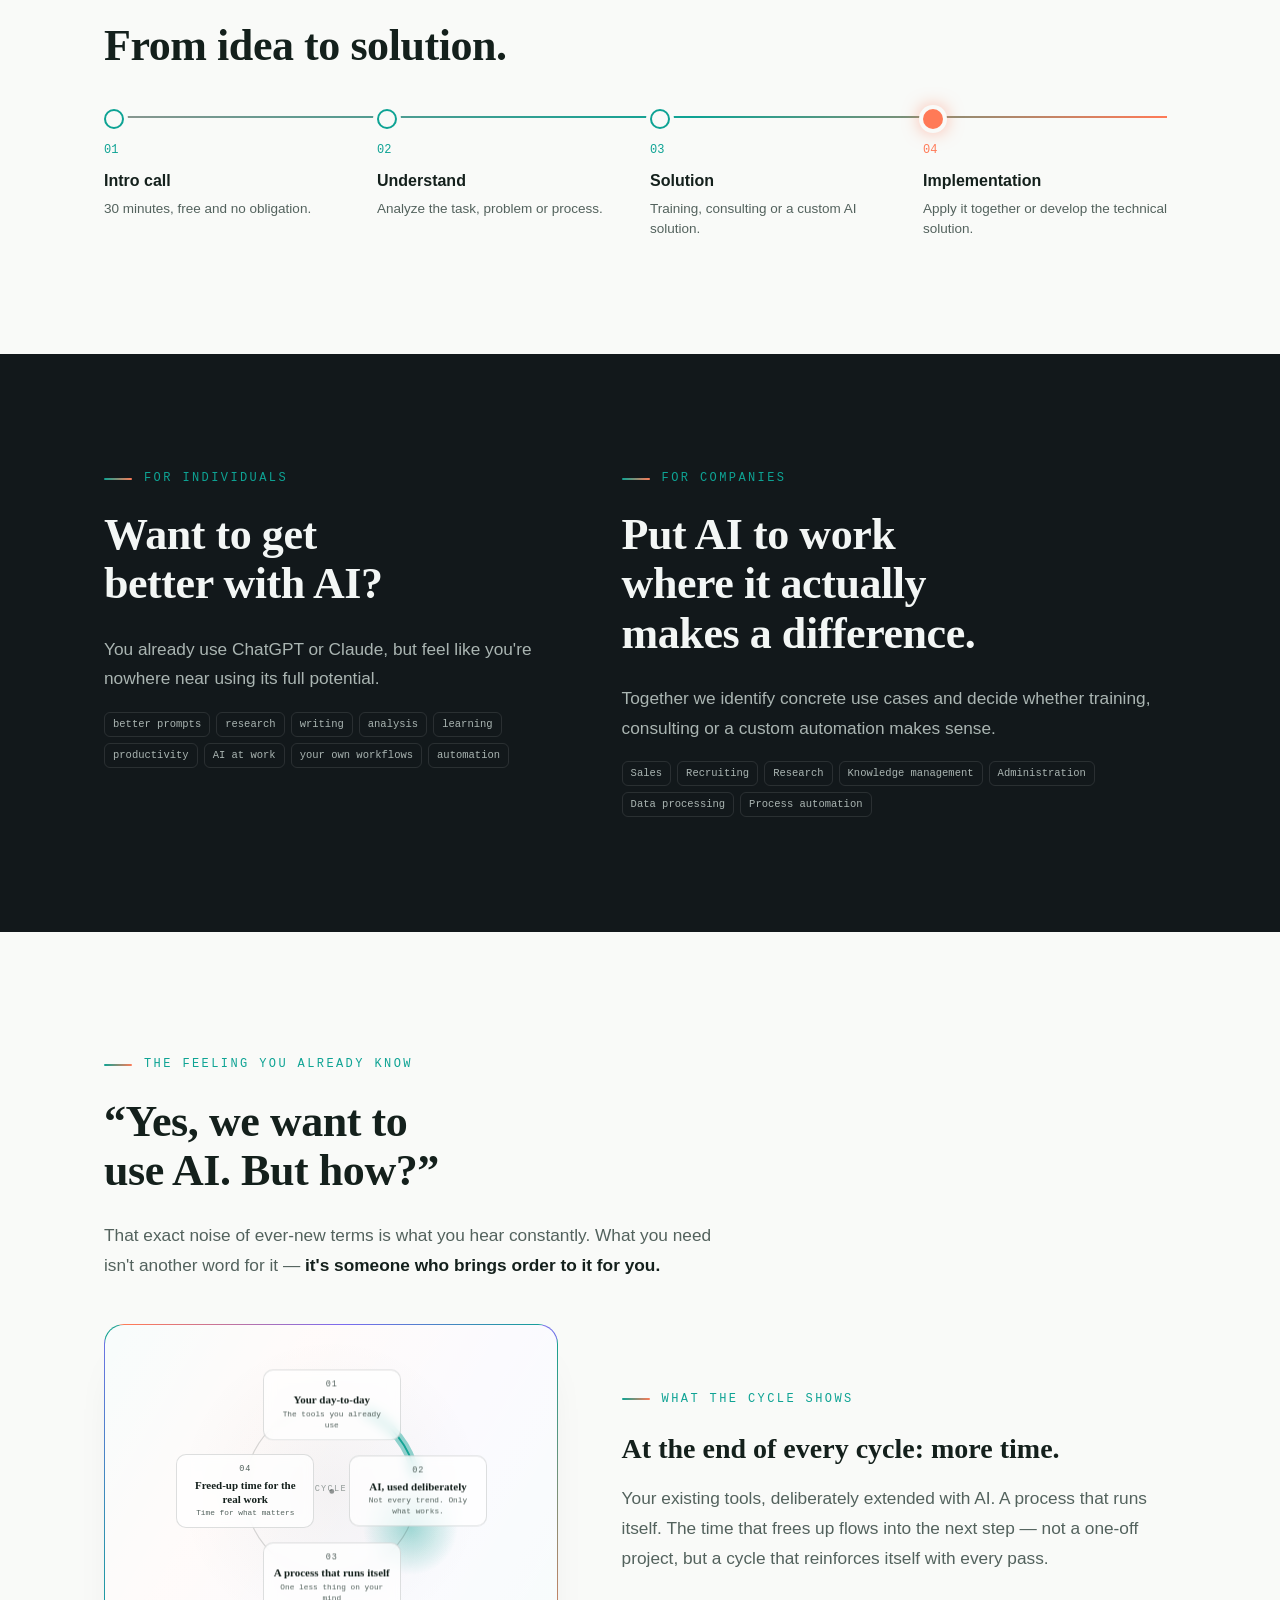
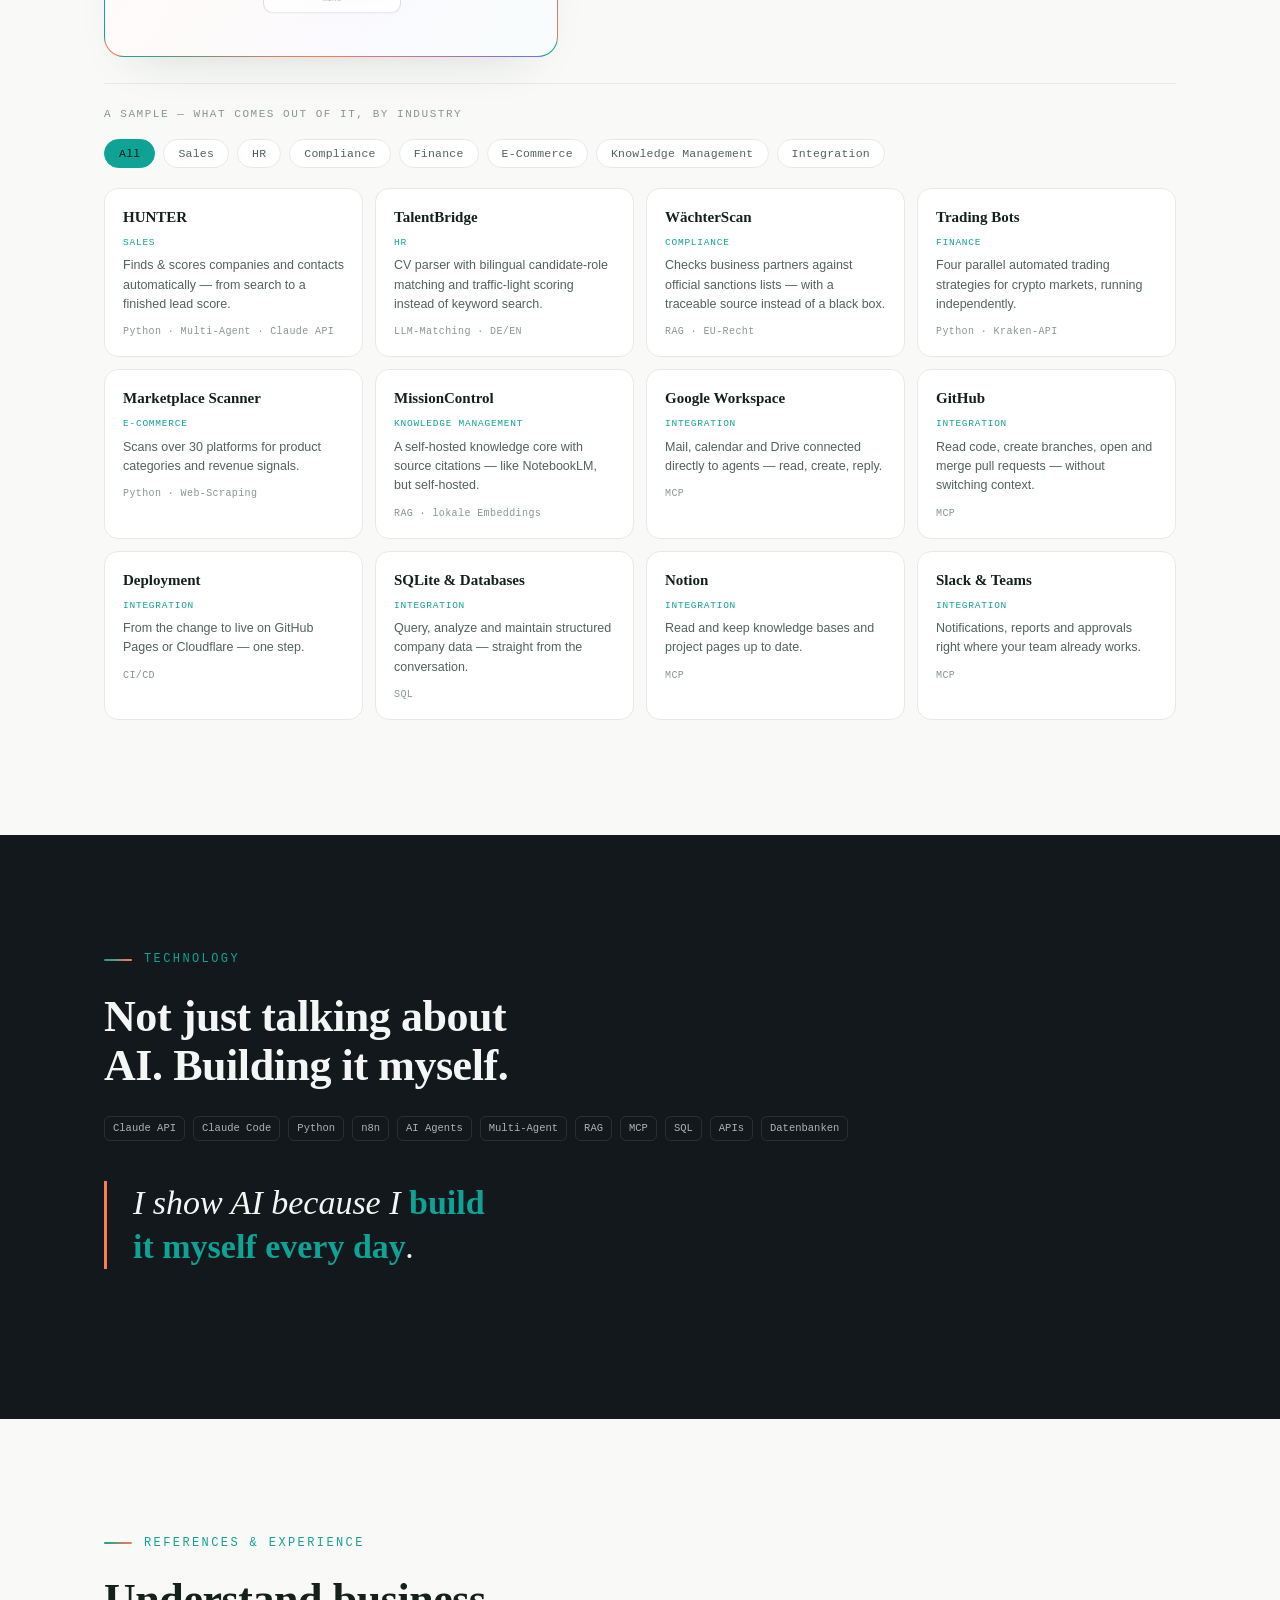
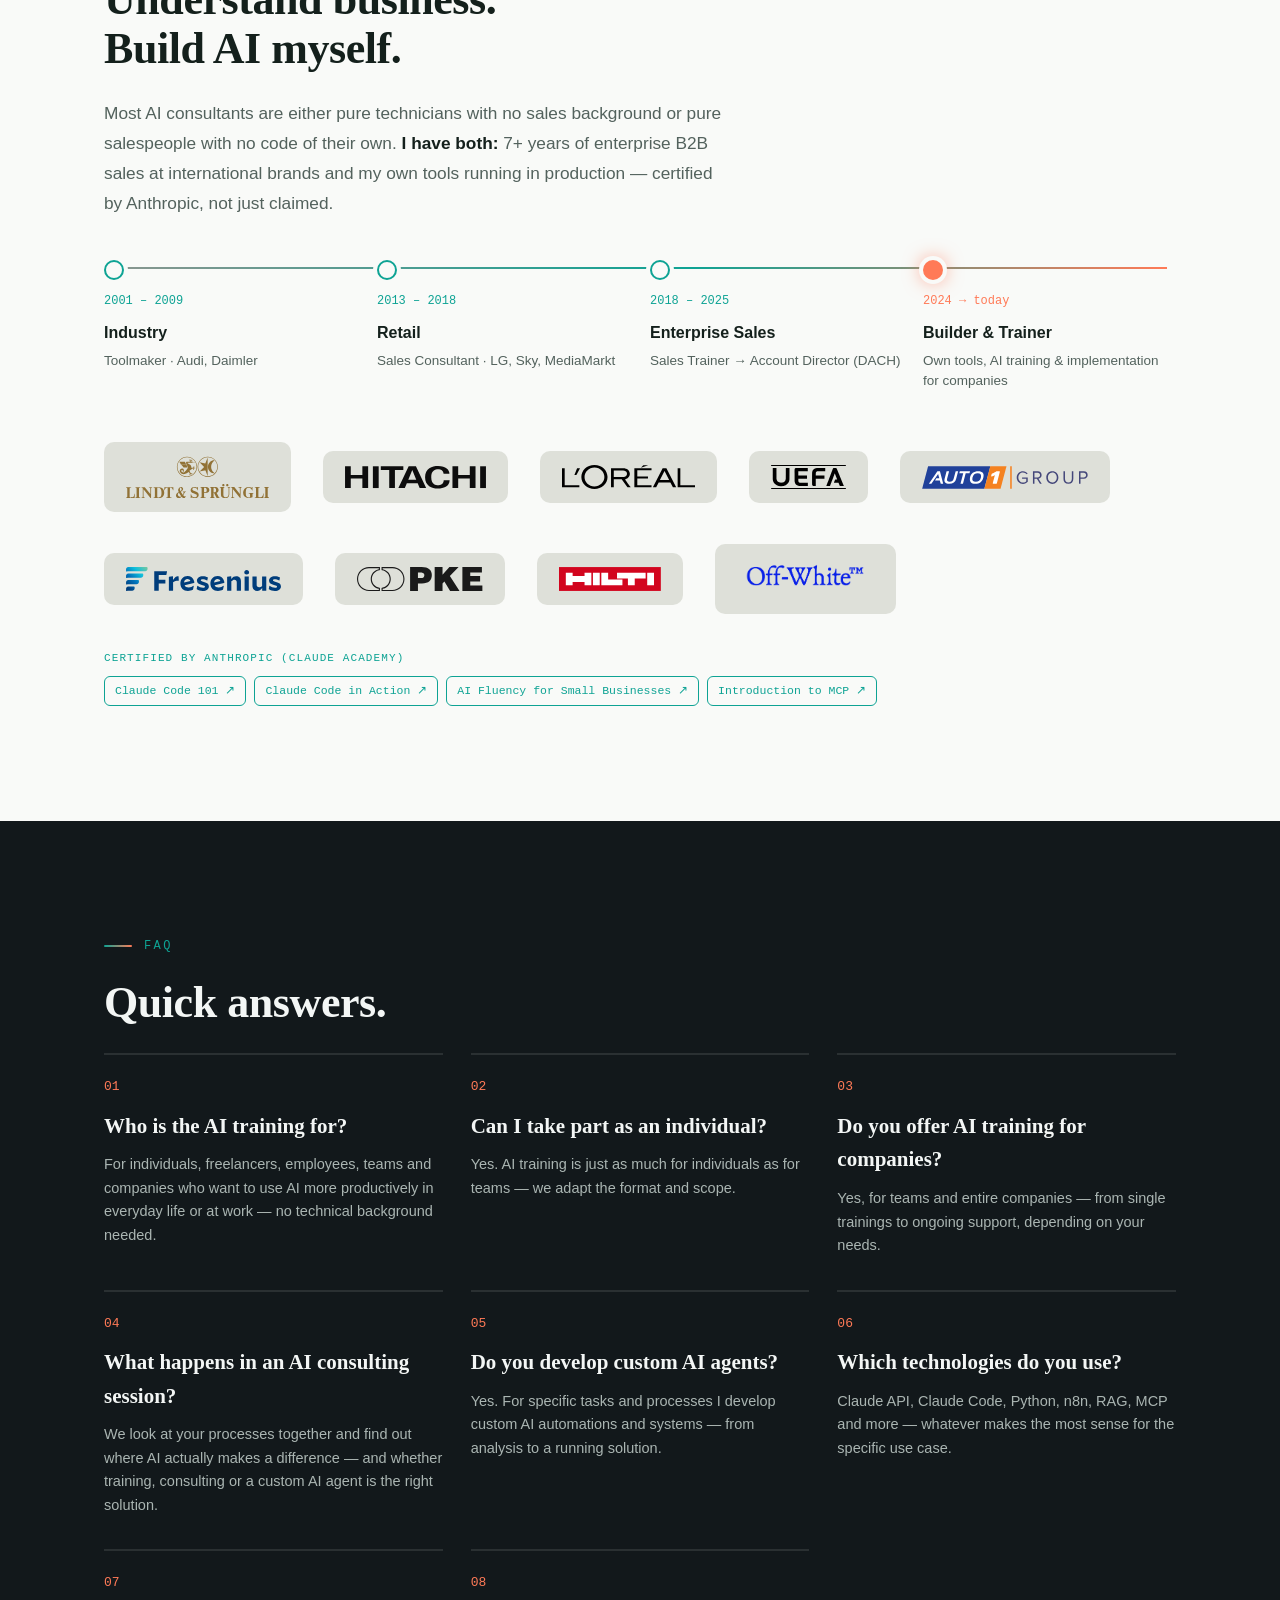
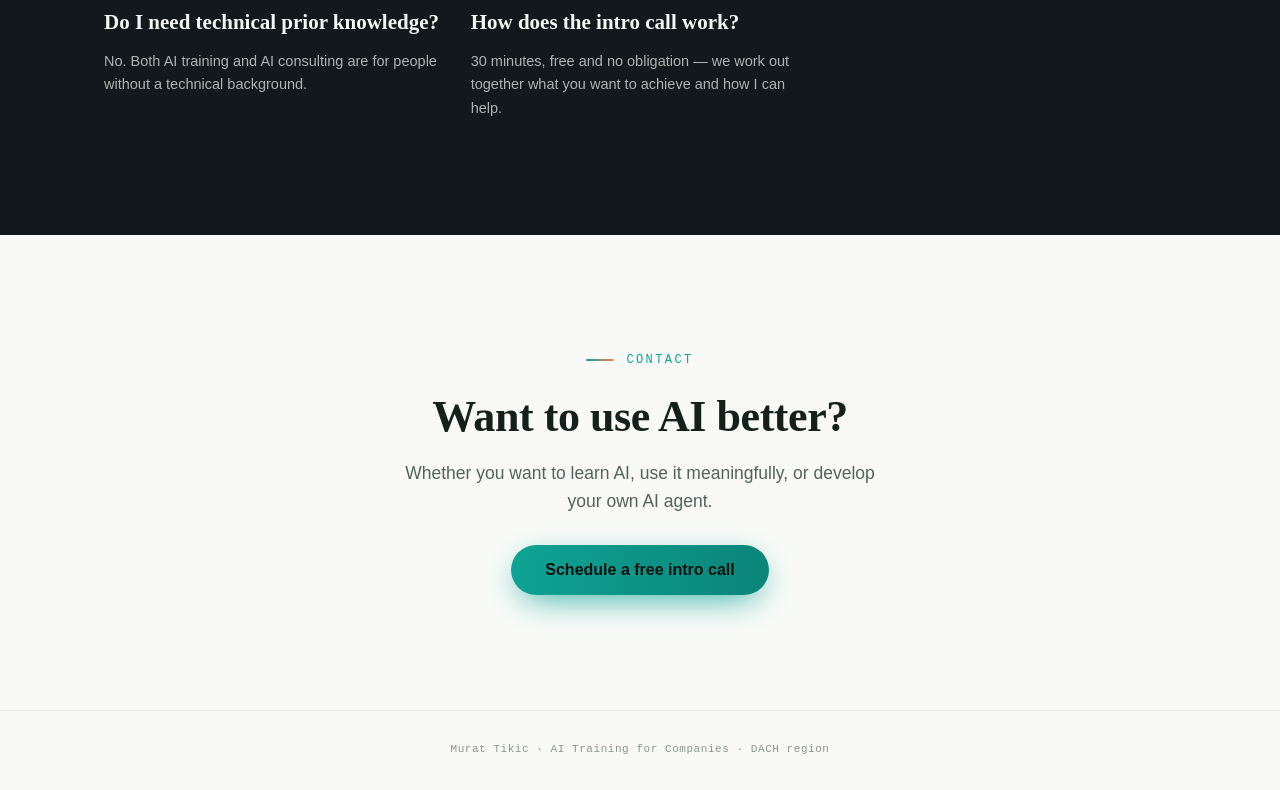
==== commit 2ba79e67: "Dunkle Panel-Balken wiederhergestellt (Missverstaendnis), stattdessen color-scheme:only light gesetz" ====
--- a/ai-training/index.html
+++ b/ai-training/index.html
@@ -2,6 +2,7 @@
 <html lang="de">
 <meta charset="utf-8">
 <meta name="viewport" content="width=device-width,initial-scale=1">
+<meta name="color-scheme" content="light only">
 <title>KI-Training, KI-Beratung &amp; AI Agents | Murat Tikic</title>
 <meta name="description" content="KI-Training für Privatpersonen und Unternehmen, individuelle KI-Beratung und Entwicklung von AI Agents. Praxisnah und online im DACH-Raum.">
 <link rel="canonical" href="https://murat-tikic.github.io/ai-training/">
@@ -89,6 +90,7 @@
 </script>
 <style>
   :root{
+    color-scheme: only light;
     --bg:#F9FAF8; --bg2:#F0F4F2; --surface:#FFFFFF; --ink:#14201C; --muted:#53625D;
     --faint:#8A968F; --line:#E4EAE6;
     --teal:#0EA394; --teal-deep:#0A8578; --coral:#FF7A57; --amber:#FFB84D; --violet:#7B6BF0;
@@ -453,7 +455,7 @@
 
 <main>
   <!-- OFFERS -->
-  <section id="angebote">
+  <section id="angebote" class="panel">
     <div class="wrap reveal">
       <div class="sec-label" data-i18n="offers_label">Die drei Angebote</div>
       <h2 data-i18n="offers_h2">Was möchtest du mit KI erreichen?</h2>
@@ -495,7 +497,7 @@
   </section>
 
   <!-- B2C / B2B -->
-  <section>
+  <section class="panel">
     <div class="wrap reveal">
       <div class="split">
         <div>
@@ -658,7 +660,7 @@
   </section>
 
   <!-- TECHNOLOGY -->
-  <section>
+  <section class="panel">
     <div class="wrap reveal">
       <div class="sec-label" data-i18n="tech_label">Technologie</div>
       <h2 data-i18n="tech_h2">Nicht nur über KI sprechen. KI selbst bauen.</h2>
@@ -707,7 +709,7 @@
   </section>
 
   <!-- WHAT I BRING / FAQ -->
-  <section>
+  <section class="panel">
     <div class="wrap reveal">
       <div class="sec-label" data-i18n="bring_label">Häufige Fragen</div>
       <h2 data-i18n="bring_h2">Kurz beantwortet.</h2>
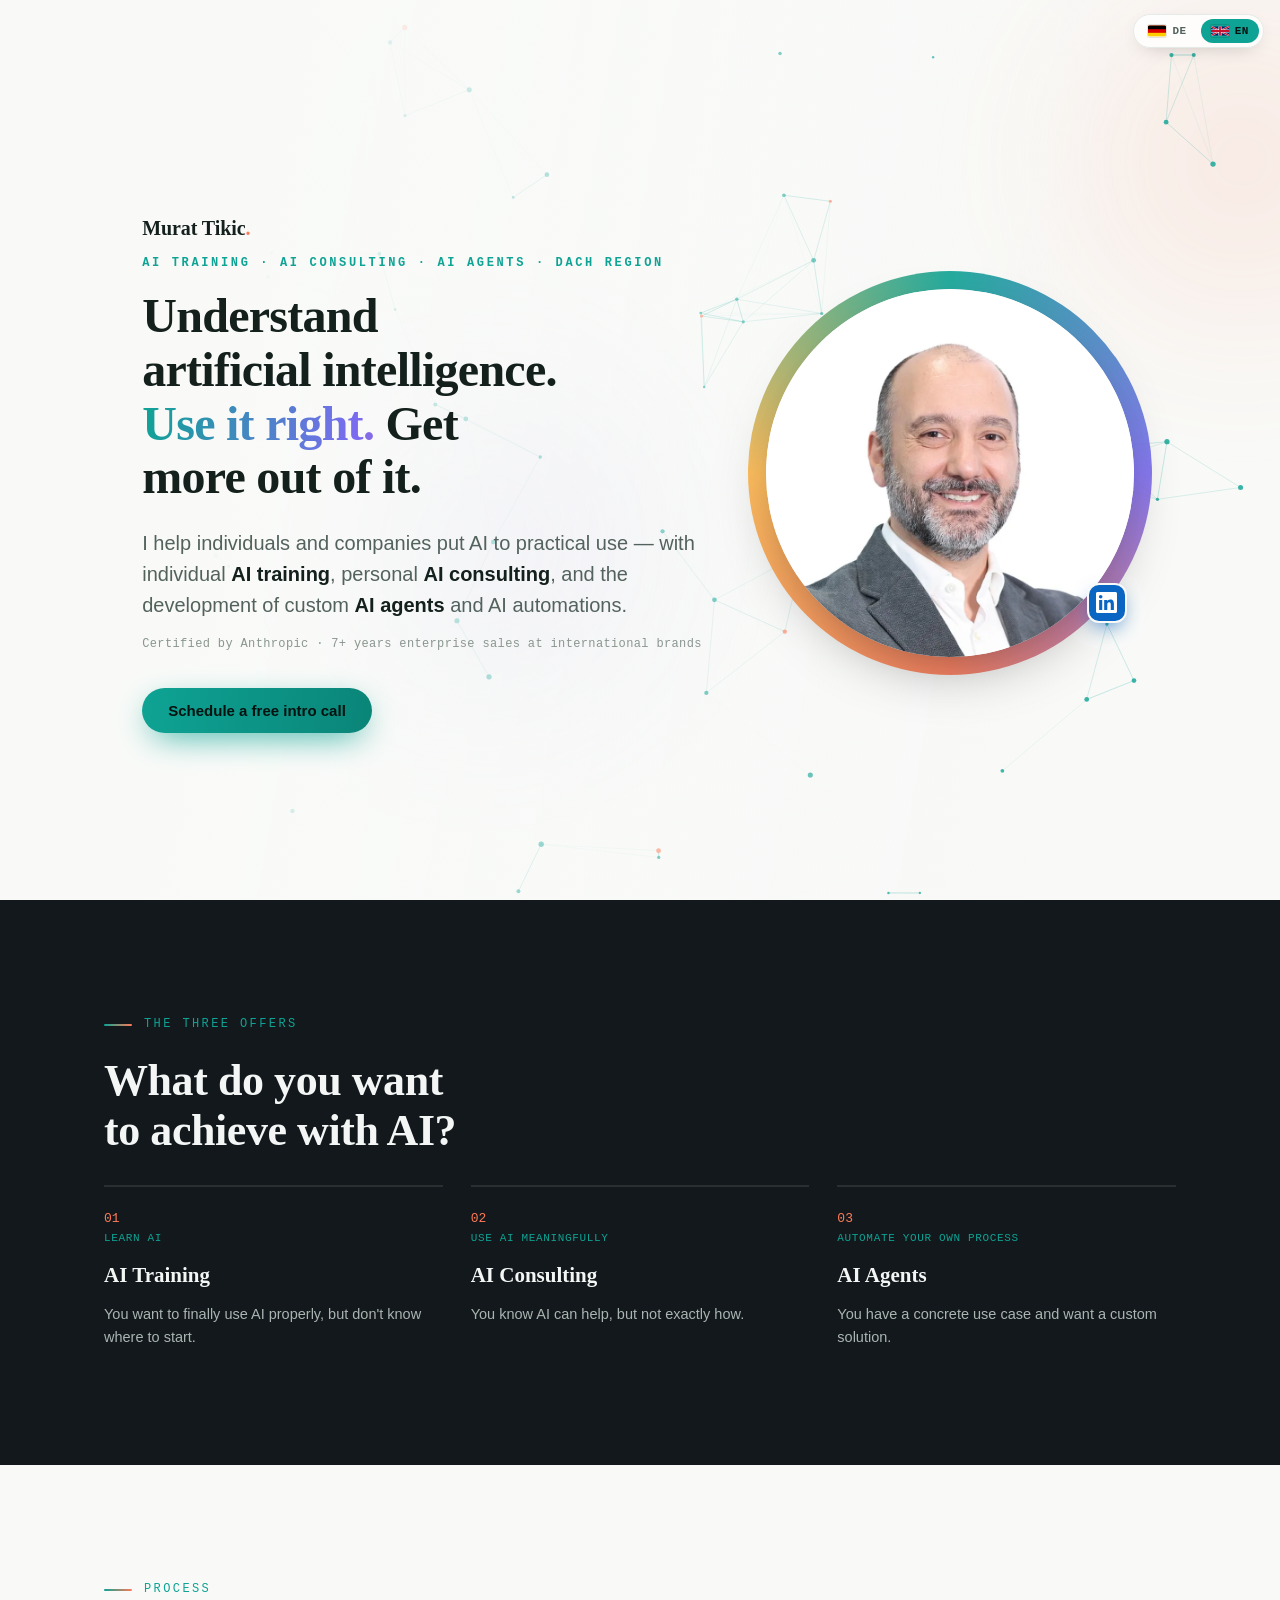
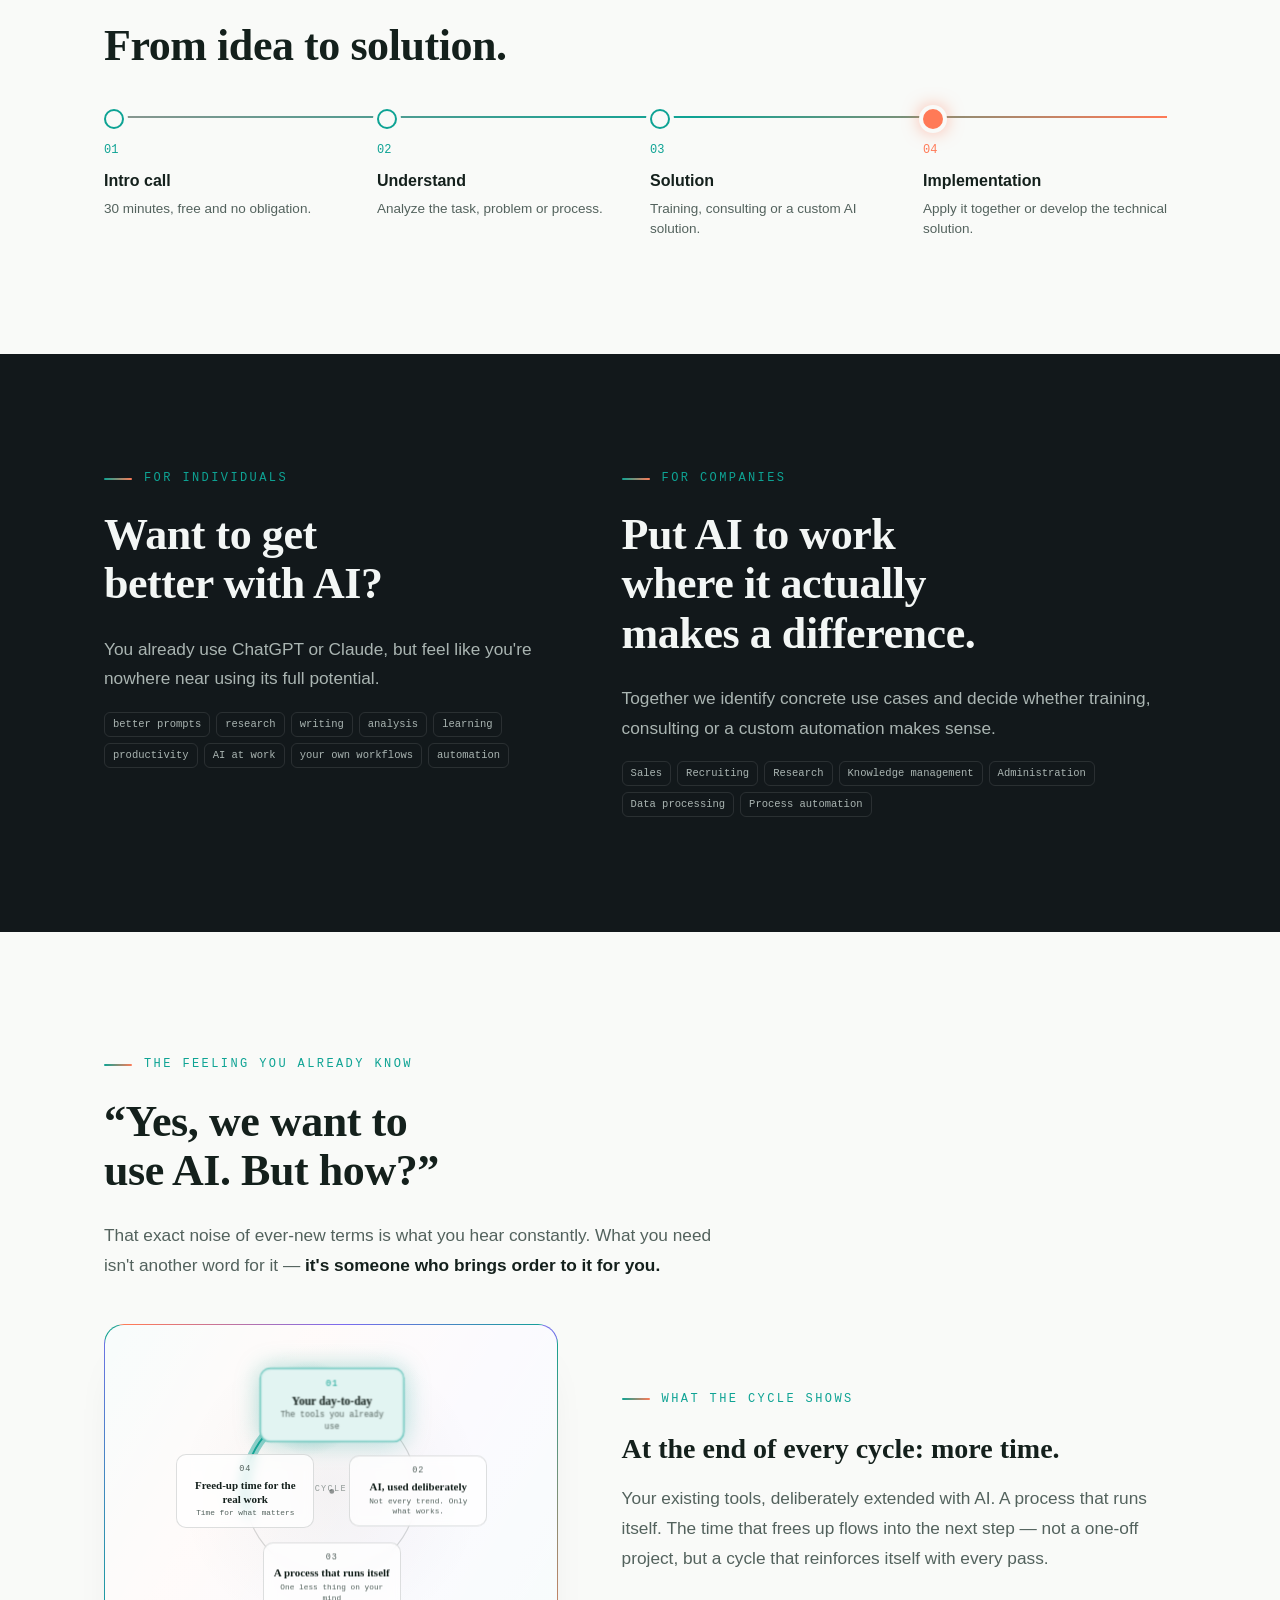
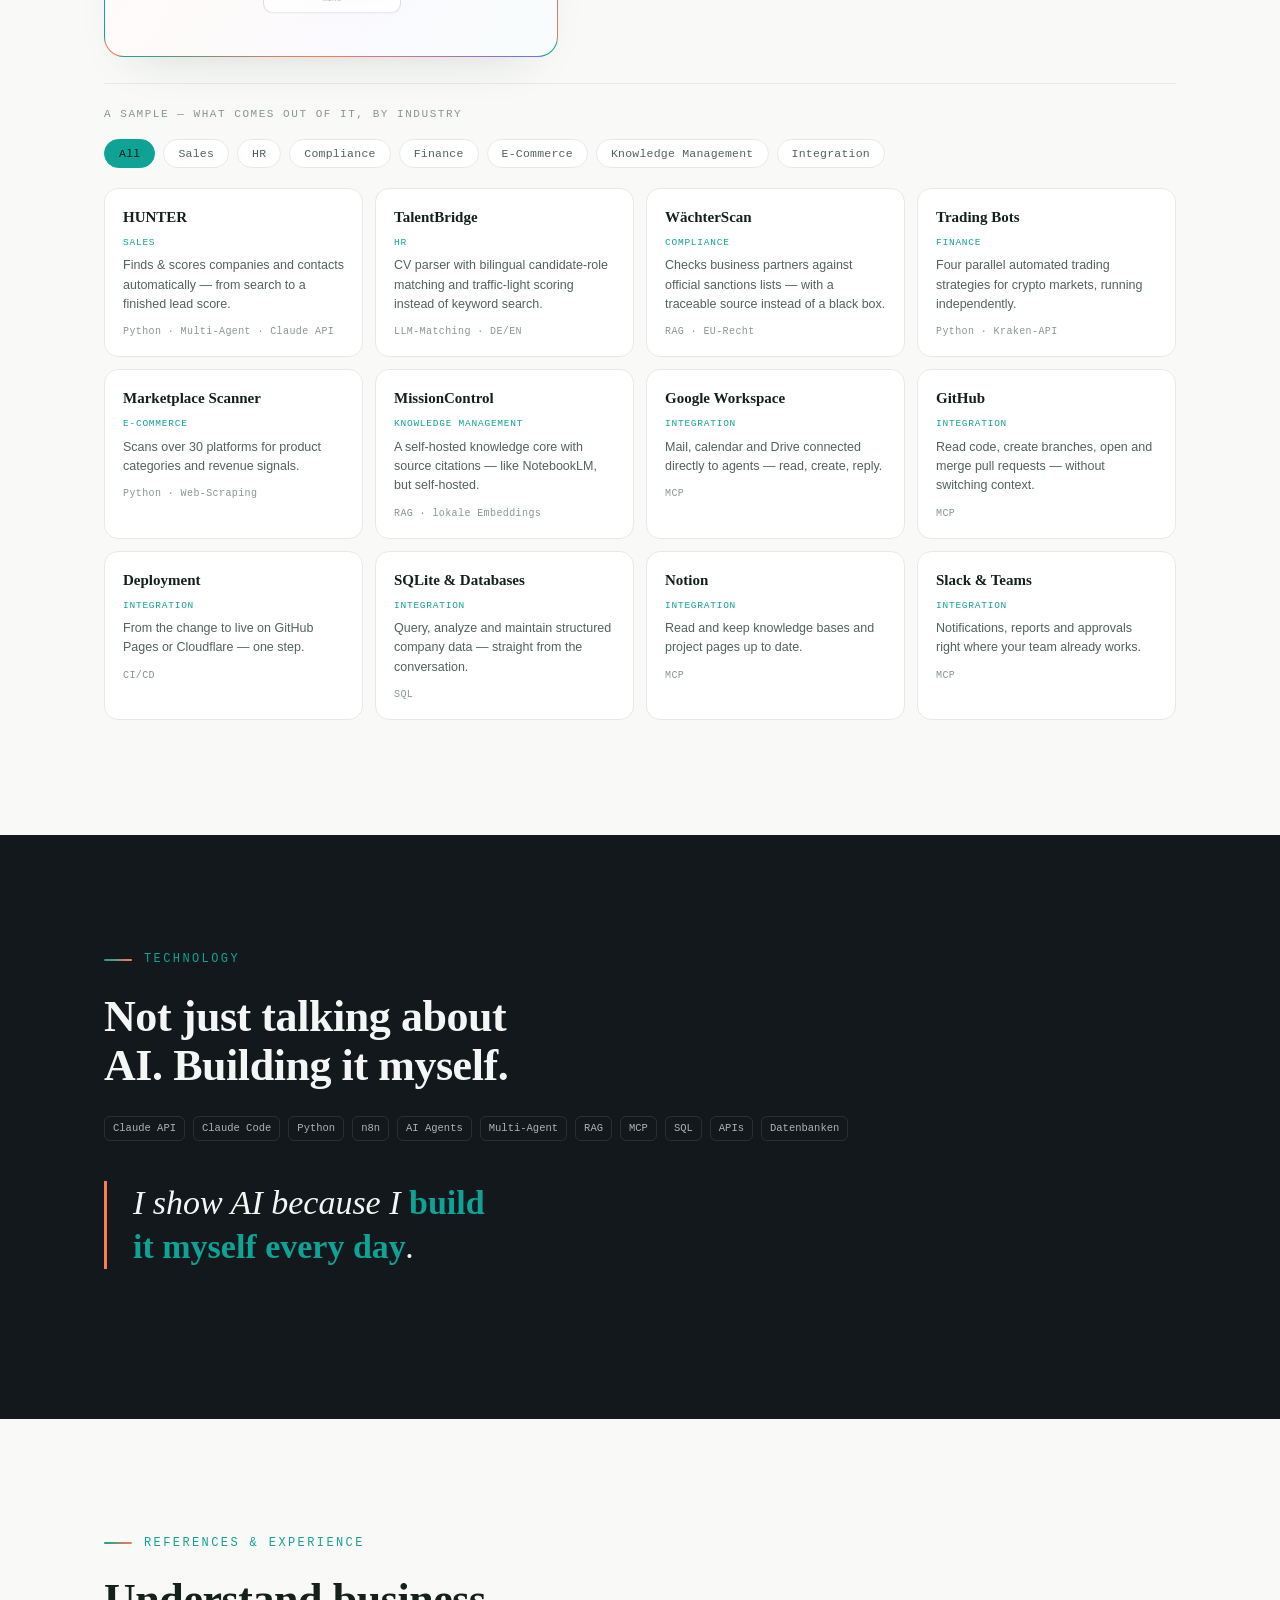
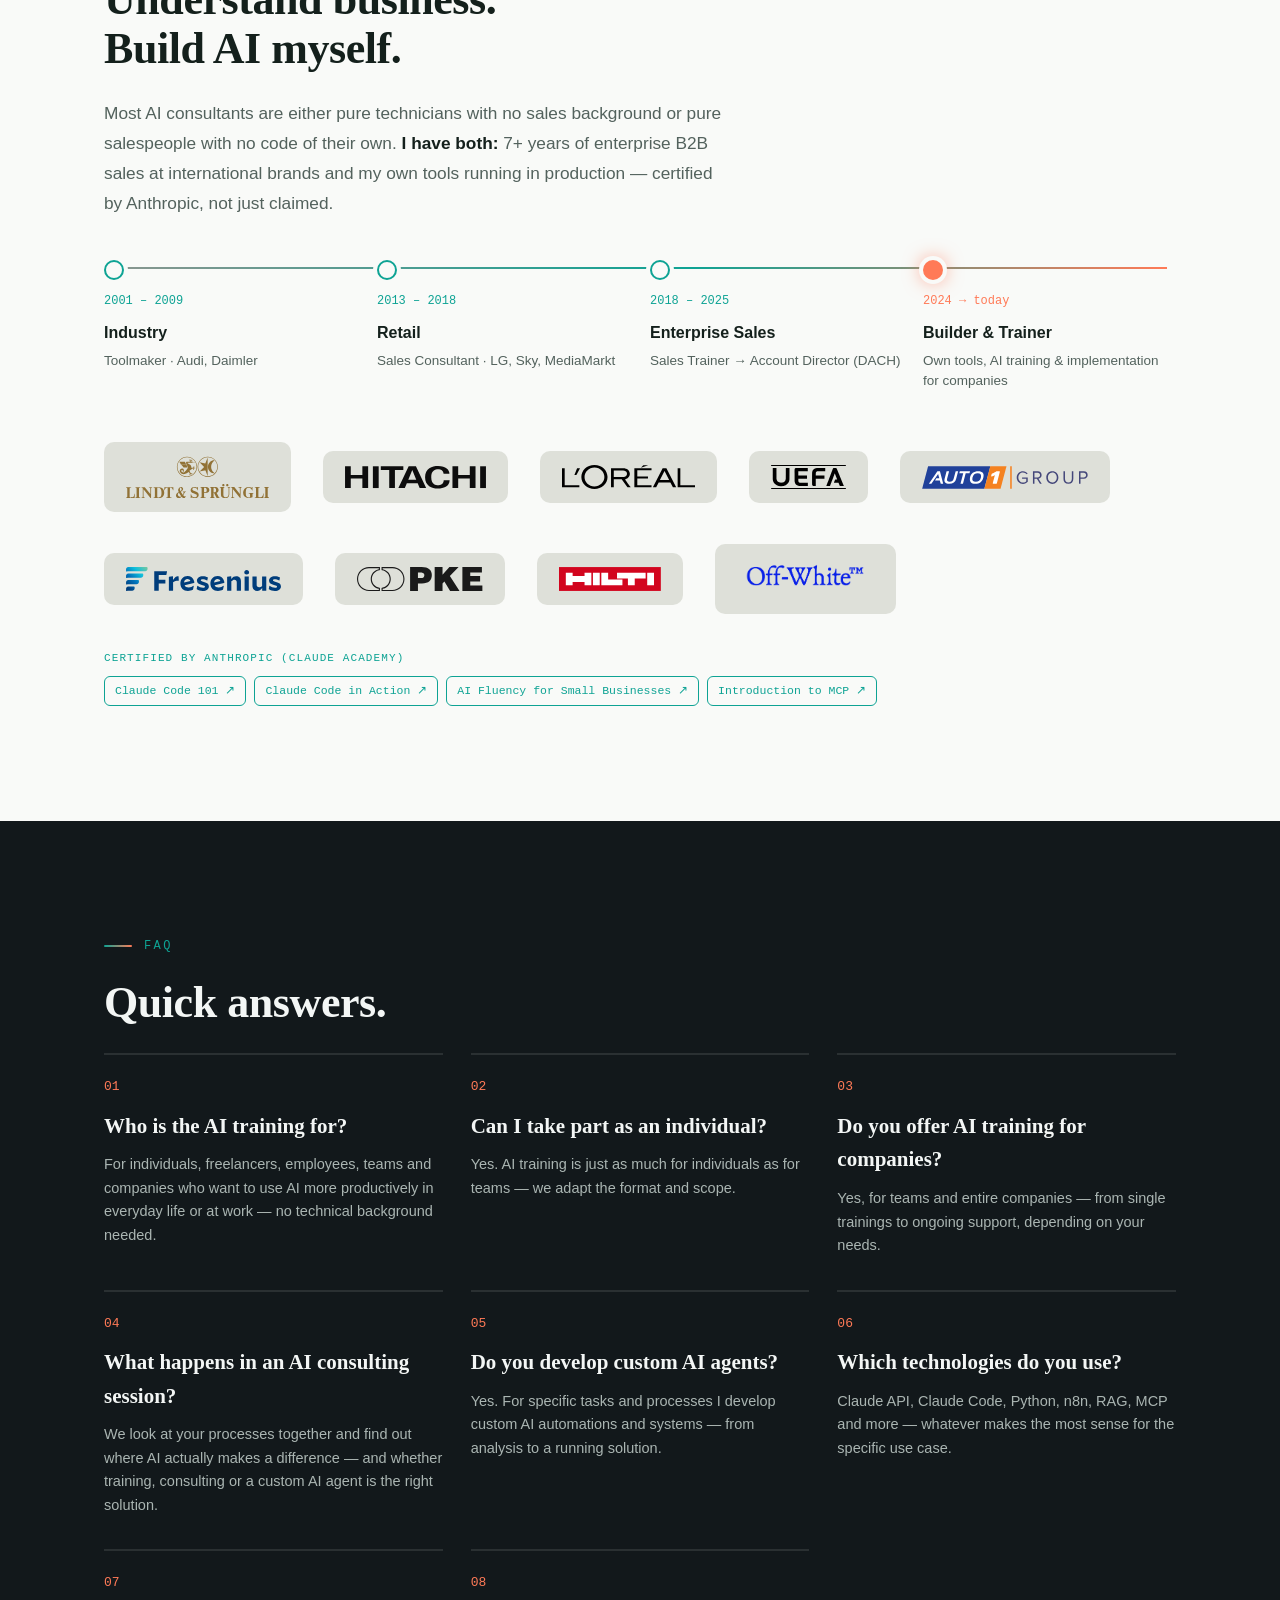
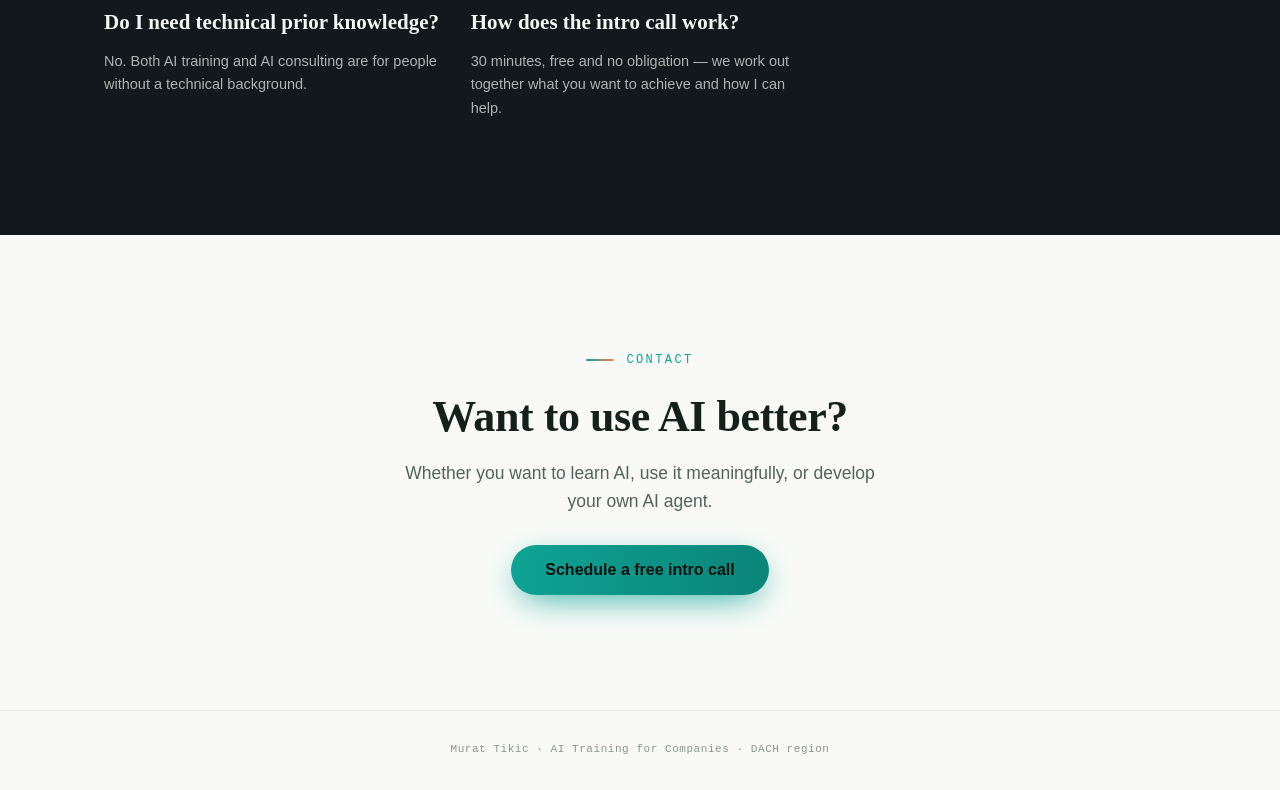
==== commit 59c66256: "Header-Button + Formular-Texte aktualisiert, Honeypot+Zeitpruefung als Anti-Bot-Schutz beim Formular" ====
--- a/ai-training/index.html
+++ b/ai-training/index.html
@@ -383,6 +383,7 @@
   .modal-sent{font-size:15px;color:var(--ink);font-weight:600;margin:0 0 20px;line-height:1.5}
   .modal-card-sm .btn{width:100%;justify-content:center}
   #contactForm{display:flex;flex-direction:column;gap:14px}
+  .hp-field{position:absolute!important;left:-9999px!important;top:-9999px;width:1px;height:1px;overflow:hidden}
   #contactForm label{display:flex;flex-direction:column;gap:6px;font-size:12px;font-weight:600;color:var(--ink);text-transform:uppercase;letter-spacing:.04em}
   #contactForm input,#contactForm textarea{font-family:var(--sans);font-size:14px;color:var(--ink);background:var(--bg2);
     border:1px solid var(--line);border-radius:10px;padding:11px 13px;width:100%;resize:vertical;font-weight:400;text-transform:none;letter-spacing:0;transition:border-color .18s ease,box-shadow .18s ease}
@@ -439,7 +440,7 @@
         <p class="lead" data-i18n="hero_bridge">Ich unterstütze Privatpersonen und Unternehmen dabei, KI praktisch einzusetzen — mit individuellem <b>KI-Training</b>, persönlicher <b>KI-Beratung</b> und der Entwicklung eigener <b>AI Agents</b> und KI-Automatisierungen.</p>
         <p class="hero-micro" data-i18n="hero_micro">Zertifiziert von Anthropic · 7+ Jahre Enterprise-Sales bei internationalen Marken</p>
         <div class="cta">
-          <button class="btn primary js-contact" type="button" data-i18n="btn_discover">KI-Training entdecken</button>
+          <button class="btn primary js-contact" type="button" data-i18n="btn_discover">Kostenloses Erstgespräch vereinbaren</button>
         </div>
       </div>
       <div class="portrait">
@@ -776,14 +777,15 @@
   <div class="modal-card" role="dialog" aria-modal="true" aria-labelledby="cm-title">
     <button class="modal-x" data-close aria-label="Schließen / Close" type="button">×</button>
     <div class="sec-label" data-i18n="modal_label">Termin sichern</div>
-    <h3 id="cm-title" data-i18n="modal_h3">Kurz vorstellen — ich melde mich.</h3>
-    <p class="modal-sub" data-i18n="modal_sub">Geht direkt an mich — kein E-Mail-Programm nötig.</p>
+    <h3 id="cm-title" data-i18n="modal_h3">Melde dich bei mir für ein kurzes Erstgespräch.</h3>
+    <p class="modal-sub" data-i18n="modal_sub">30 Minuten, kostenlos und unverbindlich — wir lernen uns kennen und ich verstehe, was du brauchst.</p>
     <form id="contactForm">
       <label><span data-i18n="f_name">Name</span><input name="name" autocomplete="name" required></label>
       <label><span data-i18n="f_from">E-Mail</span><input name="from" type="email" autocomplete="email" required></label>
       <label><span data-i18n="f_phone">Telefon (optional)</span><input name="phone" type="tel" autocomplete="tel"></label>
       <label><span data-i18n="f_company">Firma &amp; Rolle</span><input name="company" autocomplete="organization"></label>
       <label><span data-i18n="f_msg">Nachricht an mich</span><textarea name="msg" rows="4"></textarea></label>
+      <label class="hp-field" aria-hidden="true" tabindex="-1"><span>Website</span><input name="website" tabindex="-1" autocomplete="off"></label>
       <button class="btn primary" type="submit" data-i18n="f_submit">Senden</button>
     </form>
   </div>
@@ -806,7 +808,7 @@
     hero_eyebrow:{de:`KI-Training · KI-Beratung · AI Agents · DACH-Raum`,en:`AI Training · AI Consulting · AI Agents · DACH region`},
     hero_h1:{de:`Künstliche Intelligenz verstehen. <span class="grad">Richtig einsetzen.</span> Mehr daraus machen.`,en:`Understand artificial intelligence. <span class="grad">Use it right.</span> Get more out of it.`},
     hero_bridge:{de:`Ich unterstütze Privatpersonen und Unternehmen dabei, KI praktisch einzusetzen — mit individuellem <b>KI-Training</b>, persönlicher <b>KI-Beratung</b> und der Entwicklung eigener <b>AI Agents</b> und KI-Automatisierungen.`,en:`I help individuals and companies put AI to practical use — with individual <b>AI training</b>, personal <b>AI consulting</b>, and the development of custom <b>AI agents</b> and AI automations.`},
-    btn_discover:{de:`KI-Training entdecken`,en:`Discover AI training`},
+    btn_discover:{de:`Kostenloses Erstgespräch vereinbaren`,en:`Schedule a free intro call`},
     hero_micro:{de:`Zertifiziert von Anthropic · 7+ Jahre Enterprise-Sales bei internationalen Marken`,en:`Certified by Anthropic · 7+ years enterprise sales at international brands`},
     hc1_h:{de:`KI-Training`,en:`AI Training`},
     hc2_h:{de:`KI-Beratung`,en:`AI Consulting`},
@@ -932,8 +934,8 @@
     c_sub:{de:`Egal ob du KI lernen, sinnvoll einsetzen oder einen eigenen AI Agent entwickeln möchtest.`,en:`Whether you want to learn AI, use it meaningfully, or develop your own AI agent.`},
     c_btn:{de:`Kostenloses Erstgespräch vereinbaren`,en:`Schedule a free intro call`},
     modal_label:{de:`Termin sichern`,en:`Secure a slot`},
-    modal_h3:{de:`Kurz vorstellen — ich melde mich.`,en:`Introduce yourself — I'll be in touch.`},
-    modal_sub:{de:`Geht direkt an mich — kein E-Mail-Programm nötig.`,en:`Goes straight to me — no email app needed.`},
+    modal_h3:{de:`Melde dich bei mir für ein kurzes Erstgespräch.`,en:`Get in touch for a short intro call.`},
+    modal_sub:{de:`30 Minuten, kostenlos und unverbindlich — wir lernen uns kennen und ich verstehe, was du brauchst.`,en:`30 minutes, free and no obligation — we get to know each other and I get to understand what you need.`},
     modal_sent:{de:`Danke! Ich melde mich.`,en:`Thanks! I'll be in touch.`},
     modal_ok:{de:`Okay`,en:`Okay`},
     f_name:{de:`Name`,en:`Name`},f_from:{de:`E-Mail`,en:`Email`},
@@ -1006,9 +1008,11 @@
   /* ---------- contact modal + small thanks confirmation ---------- */
   const modal=document.getElementById('contactModal');
   const thanks=document.getElementById('thanksModal');
+  let formOpenedAt=0;
   const open=()=>{modal.classList.add('open');modal.setAttribute('aria-hidden','false');
     const form=document.getElementById('contactForm');form.hidden=false;form.reset();
     form.querySelector('button[type="submit"]').disabled=false;
+    formOpenedAt=Date.now();
     const f=modal.querySelector('input');if(f)setTimeout(()=>f.focus(),50);};
   const close=()=>{modal.classList.remove('open');modal.setAttribute('aria-hidden','true');};
   const openThanks=()=>{thanks.classList.add('open');thanks.setAttribute('aria-hidden','false');};
@@ -1030,6 +1034,13 @@
     e.preventDefault();
     const form=e.target,d=new FormData(form);
     const name=(d.get('name')||'').trim(),from=(d.get('from')||'').trim(),phone=(d.get('phone')||'').trim(),comp=(d.get('company')||'').trim(),msg=(d.get('msg')||'').trim();
+    /* Anti-bot: honeypot field ("website") is invisible to real users but often
+       auto-filled by form-spam bots; a genuine human also can't fill out and submit
+       the form in under 1.5s. Either signal → fake a normal success without ever
+       sending, so bots get no feedback that they were caught. */
+    const honeypot=(d.get('website')||'').trim();
+    const tooFast=Date.now()-formOpenedAt<1500;
+    if(honeypot||tooFast){close();openThanks();return;}
     const btn=form.querySelector('button[type="submit"]');
     btn.disabled=true;
     fetch(SHEET_ENDPOINT,{method:'POST',mode:'no-cors',body:new URLSearchParams({name,email:from,phone,company:comp,msg,lang:LANG})})
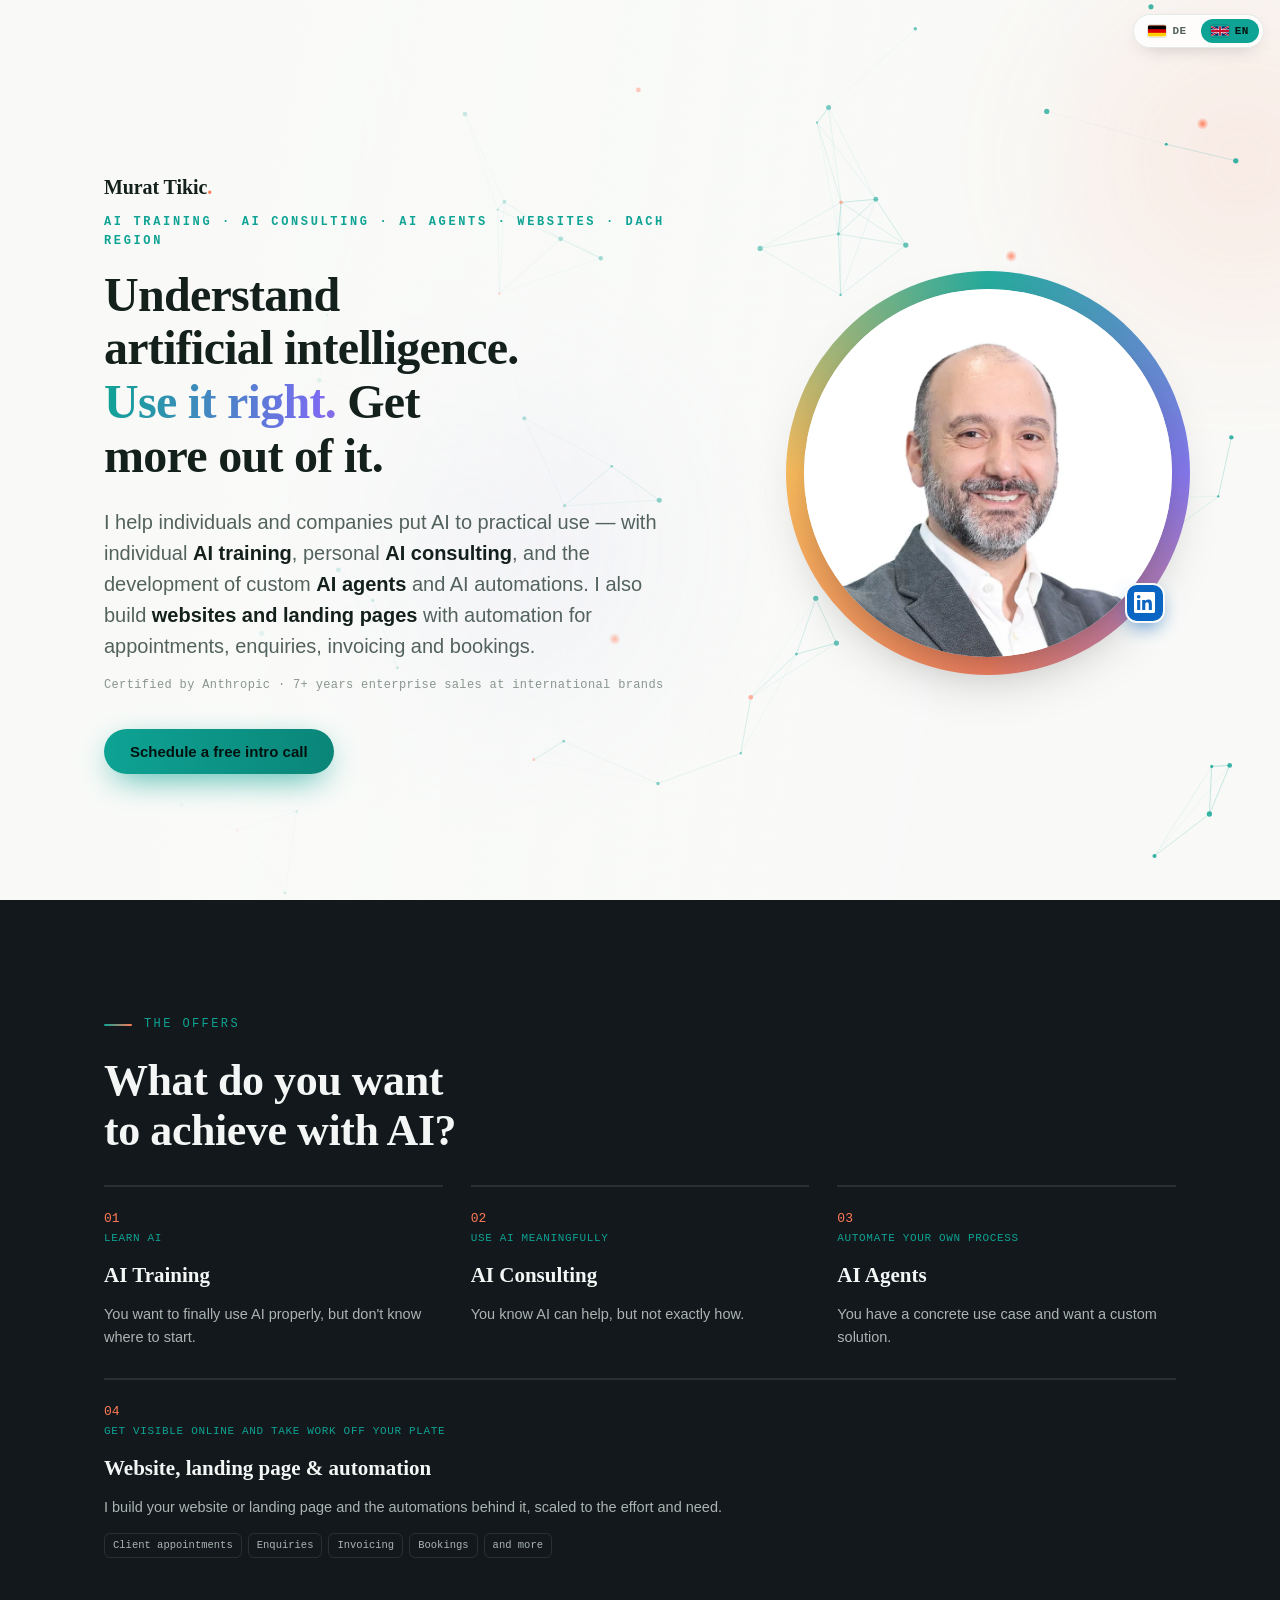
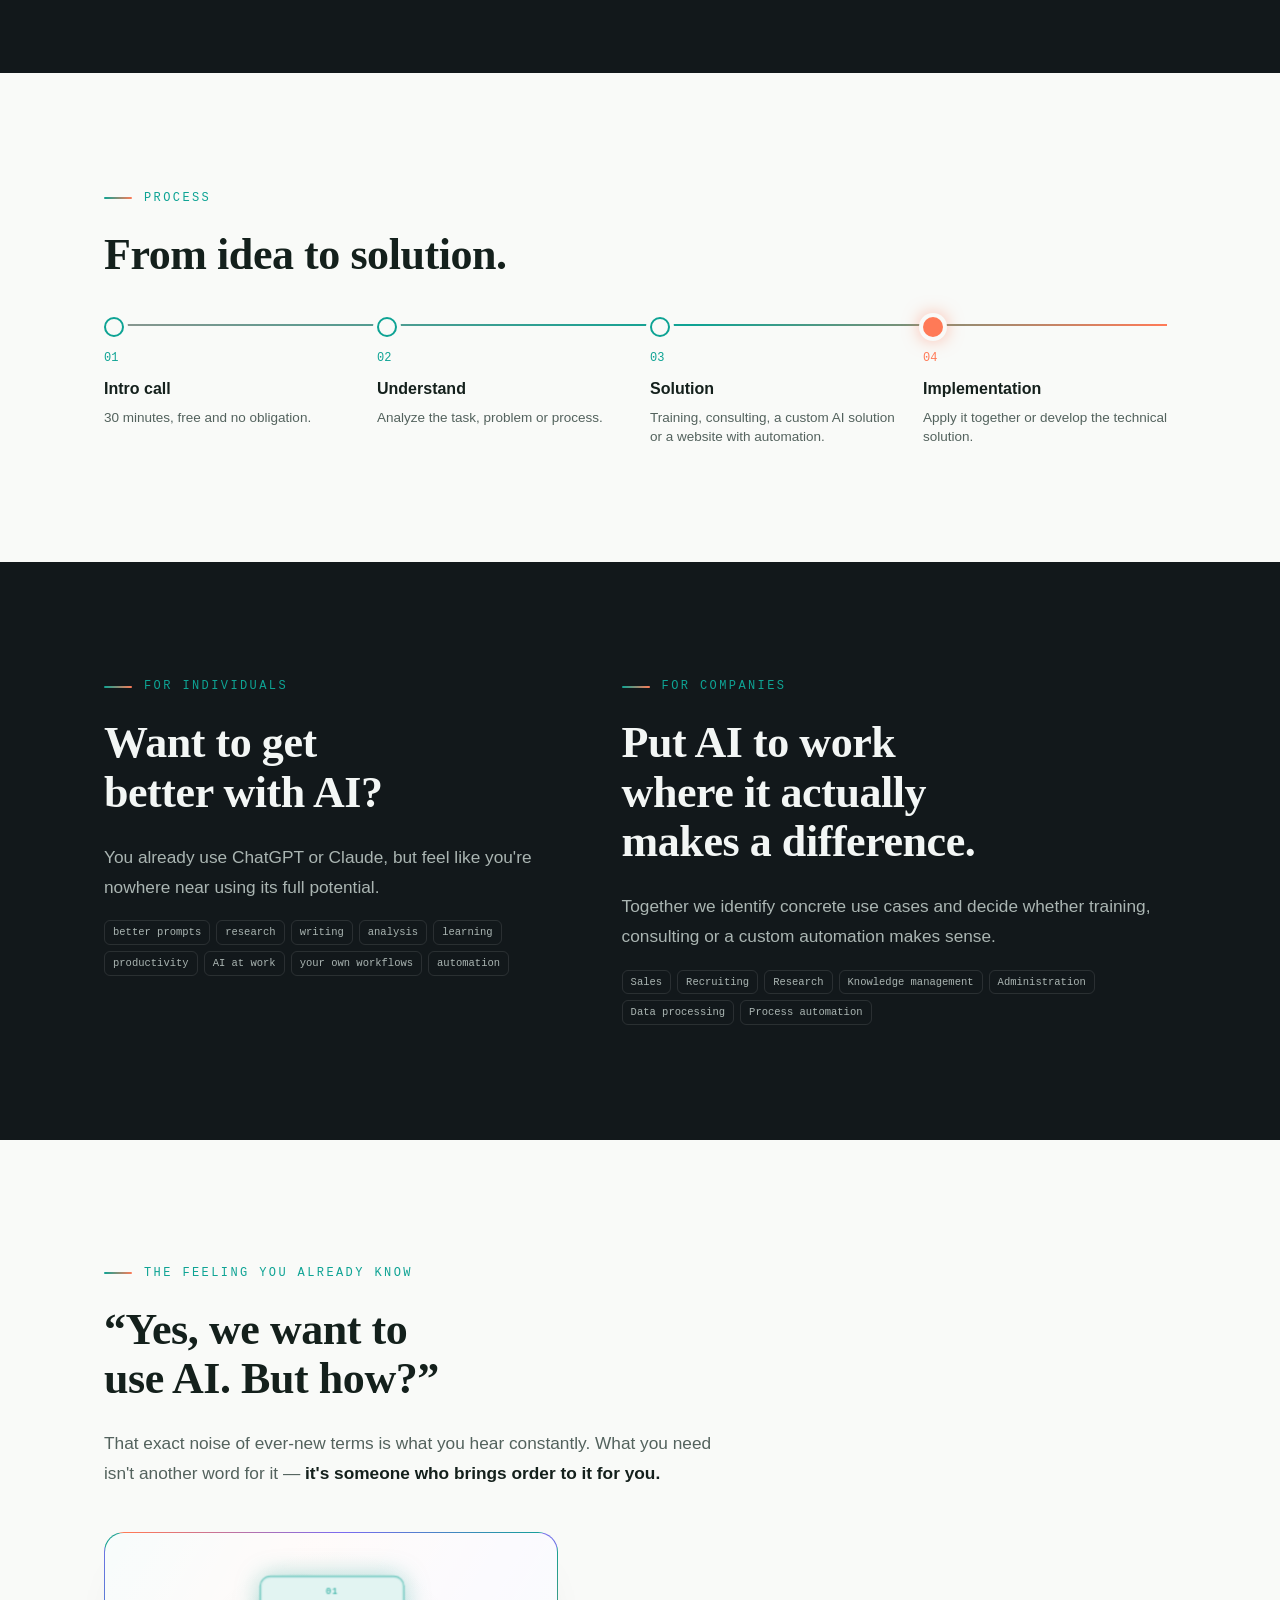
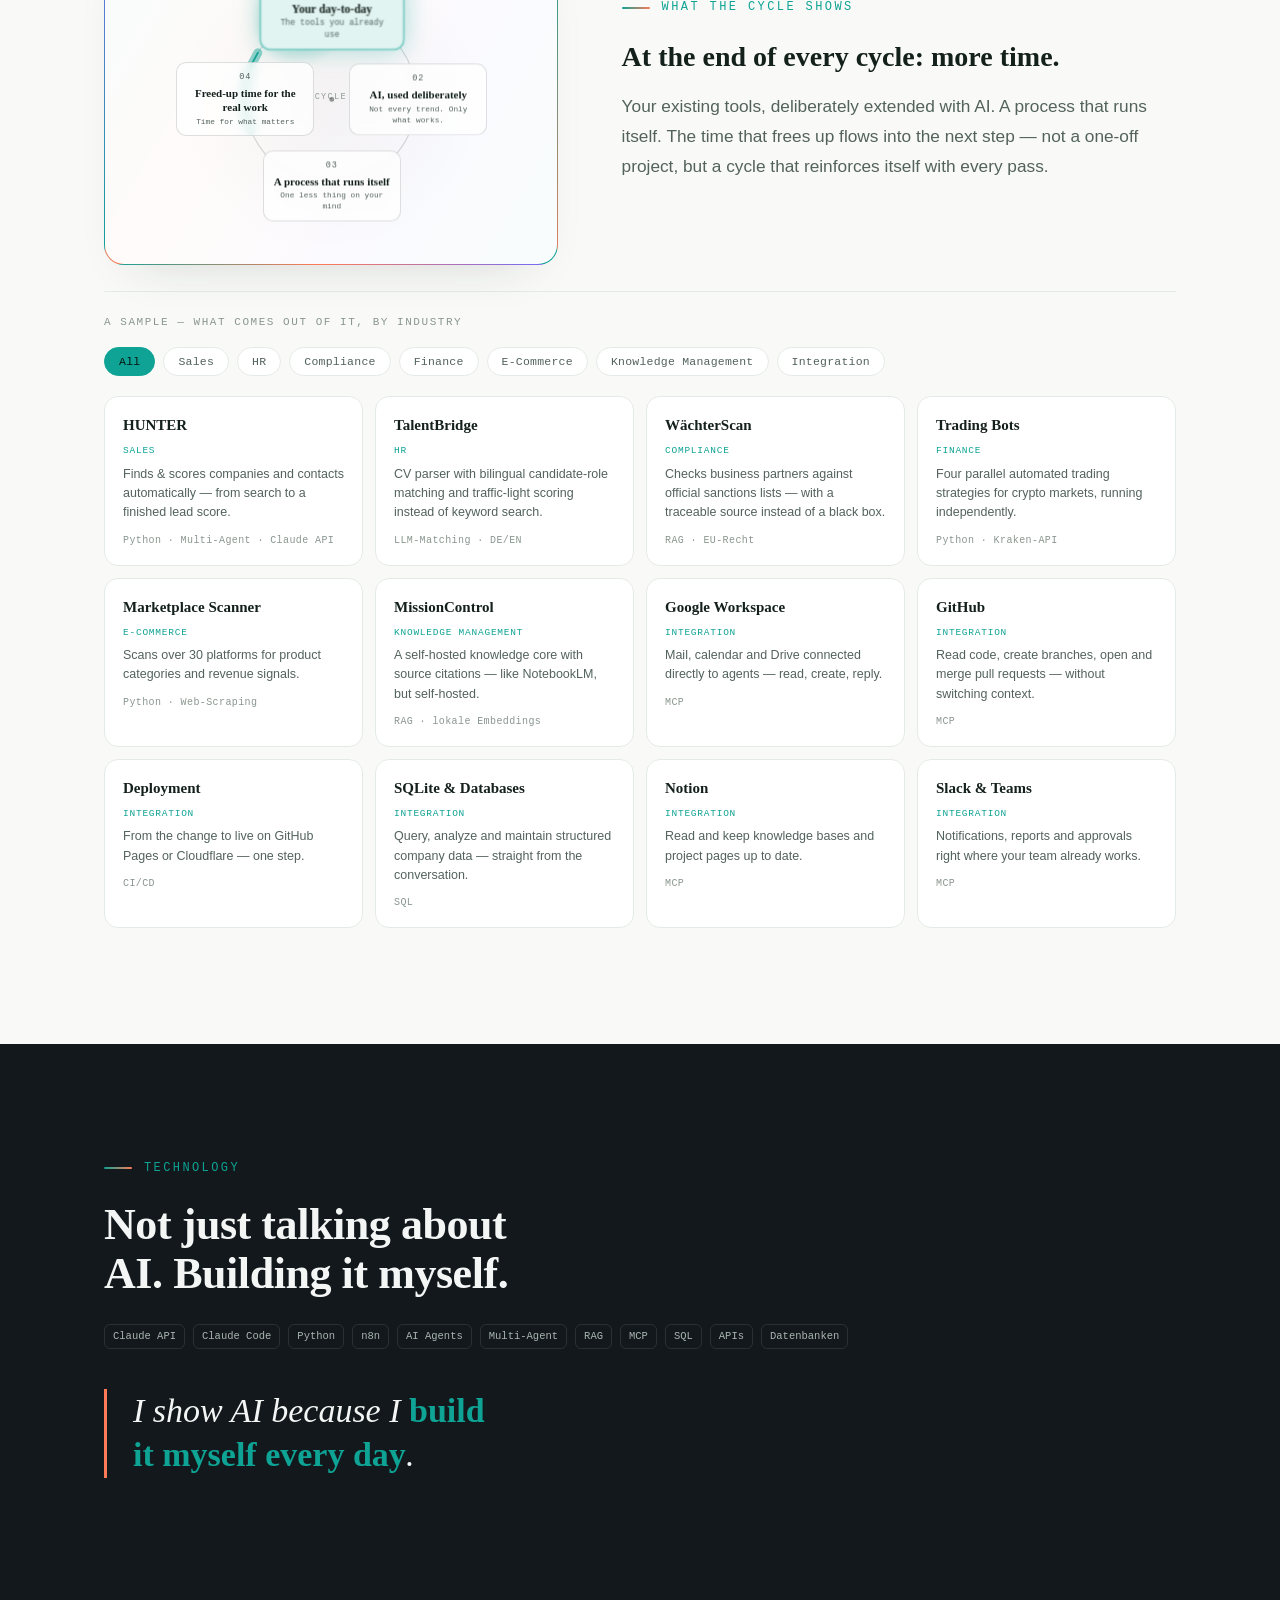
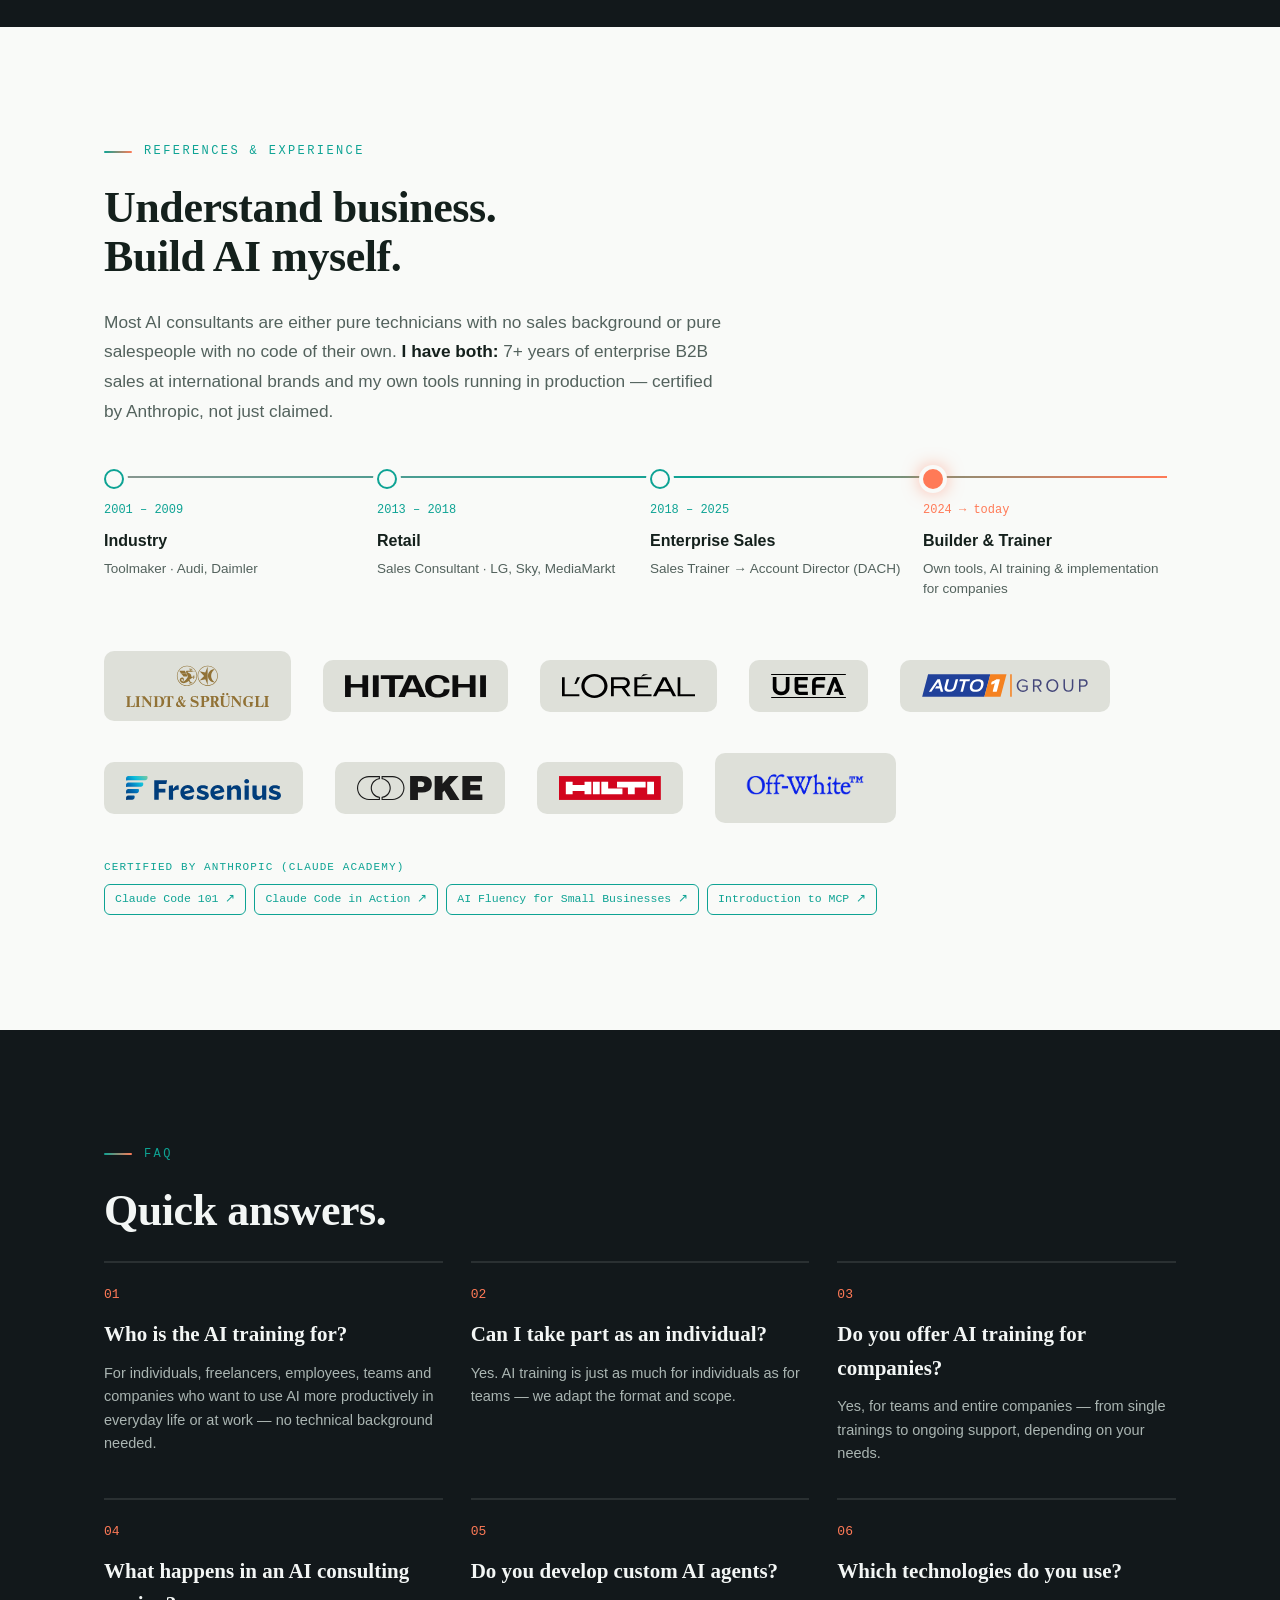
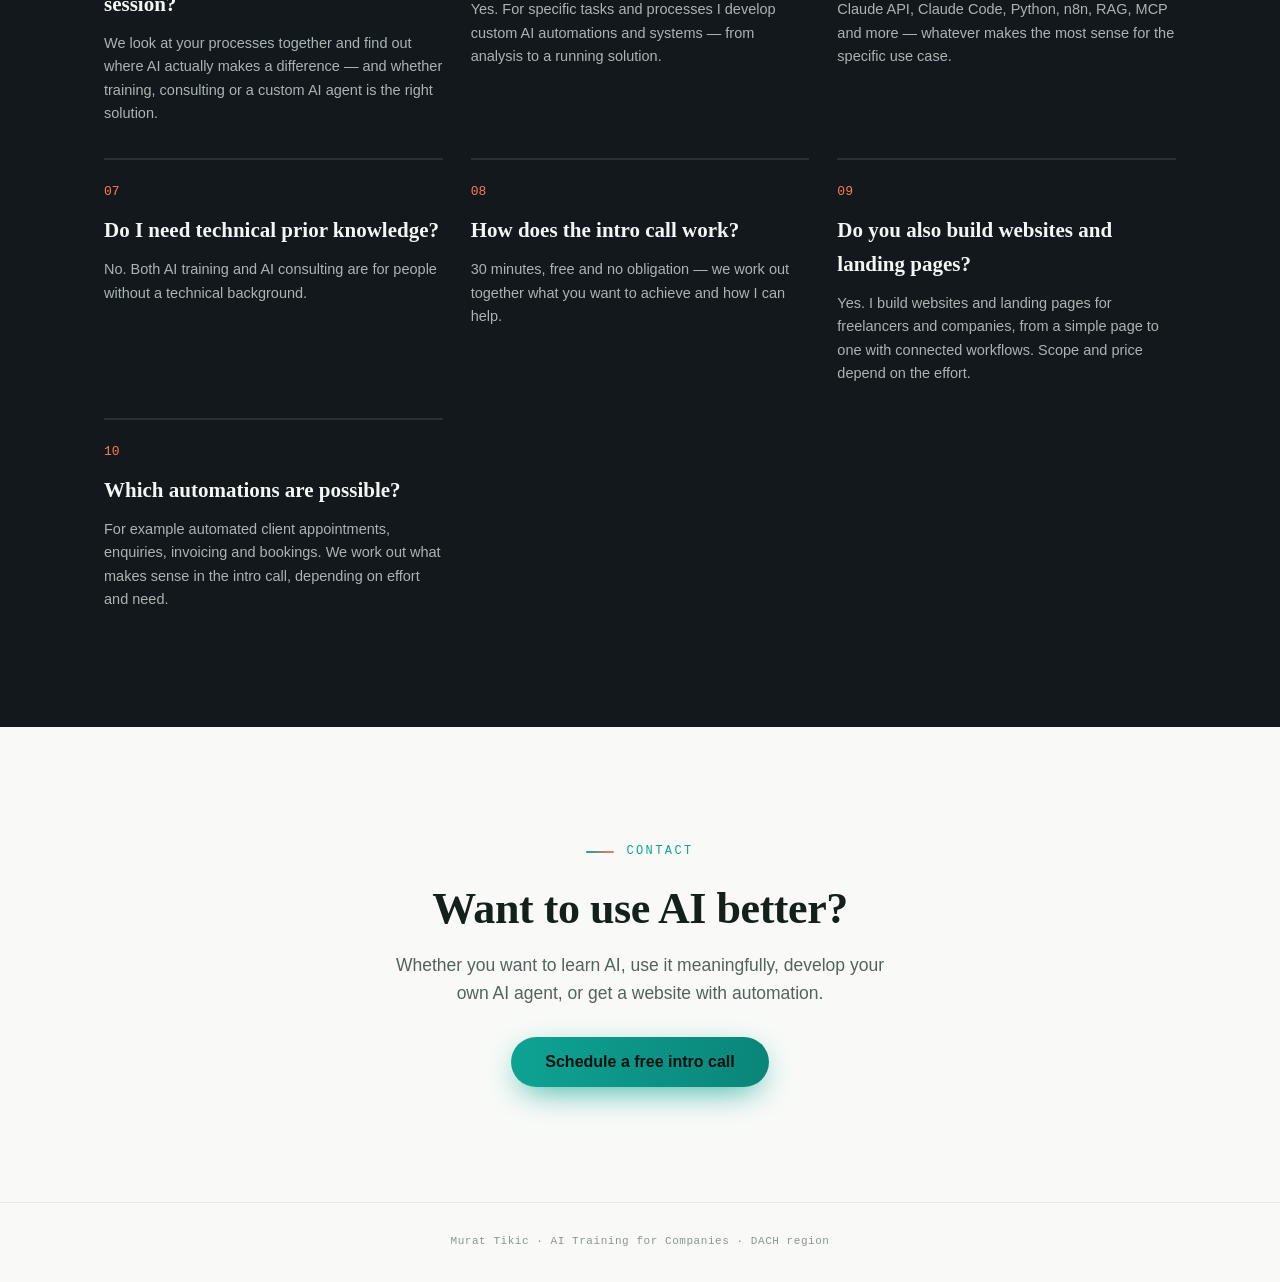
==== commit 6a11d9bc: "ai-training: Homepage/Landingpage & Automatisierung als viertes Angebot, Hero, FAQ, SEO" ====
--- a/ai-training/index.html
+++ b/ai-training/index.html
@@ -3,17 +3,17 @@
 <meta charset="utf-8">
 <meta name="viewport" content="width=device-width,initial-scale=1">
 <meta name="color-scheme" content="light only">
-<title>KI-Training, KI-Beratung &amp; AI Agents | Murat Tikic</title>
-<meta name="description" content="KI-Training für Privatpersonen und Unternehmen, individuelle KI-Beratung und Entwicklung von AI Agents. Praxisnah und online im DACH-Raum.">
+<title>KI-Training, KI-Beratung, AI Agents &amp; Websites | Murat Tikic</title>
+<meta name="description" content="KI-Training für Privatpersonen und Unternehmen, individuelle KI-Beratung, AI Agents sowie Homepages und Landingpages mit Automatisierung (Termine, Anfragen, Rechnungen, Buchungen). Praxisnah und online im DACH-Raum.">
 <link rel="canonical" href="https://murat-tikic.github.io/ai-training/">
 <meta property="og:type" content="website">
-<meta property="og:title" content="KI-Training, KI-Beratung &amp; AI Agents | Murat Tikic">
-<meta property="og:description" content="KI-Training für Privatpersonen und Unternehmen, individuelle KI-Beratung und Entwicklung von AI Agents. Praxisnah und online im DACH-Raum.">
+<meta property="og:title" content="KI-Training, KI-Beratung, AI Agents &amp; Websites | Murat Tikic">
+<meta property="og:description" content="KI-Training für Privatpersonen und Unternehmen, individuelle KI-Beratung, AI Agents sowie Homepages und Landingpages mit Automatisierung (Termine, Anfragen, Rechnungen, Buchungen). Praxisnah und online im DACH-Raum.">
 <meta property="og:url" content="https://murat-tikic.github.io/ai-training/">
 <meta property="og:locale" content="de_AT">
 <meta name="twitter:card" content="summary">
-<meta name="twitter:title" content="KI-Training, KI-Beratung &amp; AI Agents | Murat Tikic">
-<meta name="twitter:description" content="KI-Training für Privatpersonen und Unternehmen, individuelle KI-Beratung und Entwicklung von AI Agents. Praxisnah und online im DACH-Raum.">
+<meta name="twitter:title" content="KI-Training, KI-Beratung, AI Agents &amp; Websites | Murat Tikic">
+<meta name="twitter:description" content="KI-Training für Privatpersonen und Unternehmen, individuelle KI-Beratung, AI Agents sowie Homepages und Landingpages mit Automatisierung (Termine, Anfragen, Rechnungen, Buchungen). Praxisnah und online im DACH-Raum.">
 <script type="application/ld+json">
 {
   "@context": "https://schema.org",
@@ -22,9 +22,9 @@
       "@type": "Person",
       "name": "Murat Tikic",
       "url": "https://murat-tikic.github.io/",
-      "jobTitle": "KI-Trainer, KI-Berater &amp; Entwickler von AI Agents",
+      "jobTitle": "KI-Trainer, KI-Berater, Entwickler von AI Agents &amp; Websites mit Automatisierung",
       "sameAs": ["https://linkedin.com/in/murat-tikic", "https://github.com/murat-tikic"],
-      "knowsAbout": ["Artificial Intelligence", "KI-Training", "KI-Beratung", "AI Agents", "Claude API", "Claude Code", "Model Context Protocol", "Retrieval-Augmented Generation", "Prozessautomatisierung", "Enterprise Sales"],
+      "knowsAbout": ["Artificial Intelligence", "KI-Training", "KI-Beratung", "AI Agents", "Claude API", "Claude Code", "Model Context Protocol", "Retrieval-Augmented Generation", "Prozessautomatisierung", "Webentwicklung", "Landingpages", "Terminbuchung-Automatisierung", "Rechnungsautomatisierung", "Enterprise Sales"],
       "address": { "@type": "PostalAddress", "addressLocality": "Wien", "addressCountry": "AT" },
       "hasCredential": [
         { "@type": "EducationalOccupationalCredential", "name": "Claude Code 101", "credentialCategory": "certificate", "recognizedBy": { "@type": "Organization", "name": "Anthropic (Claude Academy)" }, "url": "https://academy.claude.com/verify/d481b6ae8b0c1cfd0e5e9dbf9552b630" },
@@ -73,6 +73,19 @@
       "offers": { "@type": "Offer", "name": "Kostenloses Erstgespräch", "price": "0", "priceCurrency": "EUR", "description": "30 Minuten, kostenlos und unverbindlich." }
     },
     {
+      "@type": "Service",
+      "name": "Homepage, Landingpage & Automatisierung",
+      "serviceType": "Webentwicklung und Prozessautomatisierung",
+      "provider": { "@type": "Person", "name": "Murat Tikic" },
+      "areaServed": [
+        { "@type": "Country", "name": "Deutschland" },
+        { "@type": "Country", "name": "Österreich" },
+        { "@type": "Country", "name": "Schweiz" }
+      ],
+      "description": "Erstellung von Homepages und Landingpages samt Automatisierungen wie Kundentermine, Anfragen, Rechnungen und Buchungen, je nach Aufwand.",
+      "offers": { "@type": "Offer", "name": "Kostenloses Erstgespräch", "price": "0", "priceCurrency": "EUR", "description": "30 Minuten, kostenlos und unverbindlich." }
+    },
+    {
       "@type": "FAQPage",
       "mainEntity": [
         {"@type":"Question","name":"Für wen ist das KI-Training?","acceptedAnswer":{"@type":"Answer","text":"Für Privatpersonen, Selbstständige, Mitarbeiter, Teams und Unternehmen, die KI im Alltag oder Beruf produktiver nutzen wollen — technisches Vorwissen ist nicht nötig."}},
@@ -82,7 +95,9 @@
         {"@type":"Question","name":"Entwickelst du individuelle AI Agents?","acceptedAnswer":{"@type":"Answer","text":"Ja. Für konkrete Aufgaben und Prozesse entwickle ich eigene KI-Automatisierungen und Systeme — von der Analyse bis zur laufenden Lösung."}},
         {"@type":"Question","name":"Welche Technologien verwendest du?","acceptedAnswer":{"@type":"Answer","text":"Claude API, Claude Code, Python, n8n, RAG, MCP und mehr — je nachdem, was für den jeweiligen Anwendungsfall am sinnvollsten ist."}},
         {"@type":"Question","name":"Brauche ich technische Vorkenntnisse?","acceptedAnswer":{"@type":"Answer","text":"Nein. Sowohl KI-Training als auch KI-Beratung richten sich an Menschen ohne technischen Hintergrund."}},
-        {"@type":"Question","name":"Wie läuft das Erstgespräch ab?","acceptedAnswer":{"@type":"Answer","text":"30 Minuten, kostenlos und unverbindlich — wir klären gemeinsam, was du erreichen möchtest und wie ich helfen kann."}}
+        {"@type":"Question","name":"Wie läuft das Erstgespräch ab?","acceptedAnswer":{"@type":"Answer","text":"30 Minuten, kostenlos und unverbindlich — wir klären gemeinsam, was du erreichen möchtest und wie ich helfen kann."}},
+        {"@type":"Question","name":"Erstellst du auch Homepages und Landingpages?","acceptedAnswer":{"@type":"Answer","text":"Ja. Ich baue Homepages und Landingpages für Selbstständige und Unternehmen, von der einfachen Seite bis zur Seite mit angebundenen Abläufen. Umfang und Preis richten sich nach dem Aufwand."}},
+        {"@type":"Question","name":"Welche Automatisierungen sind möglich?","acceptedAnswer":{"@type":"Answer","text":"Zum Beispiel automatisierte Kundentermine, Anfragen, Rechnungen und Buchungen. Was sinnvoll ist, klären wir im Erstgespräch, je nach Aufwand und Bedarf."}}
       ]
     }
   ]
@@ -284,6 +299,8 @@
   .diffs{display:grid;grid-template-columns:repeat(3,1fr);gap:28px}
   .diff{border-top:2px solid var(--line);padding-top:22px;transition:border-color .3s ease}
   .diff:hover{border-color:var(--teal)}
+  .diff-wide{grid-column:1/-1}
+  .diff .tags{margin-top:14px}
   .diff .n{font-family:var(--mono);font-size:13px;color:var(--coral)}
   .diff h3{font-family:var(--serif);font-size:21px;margin:12px 0 10px;font-weight:600;color:var(--ink)}
   .diff p{font-size:14.5px;color:var(--muted);margin:0;line-height:1.62}
@@ -435,9 +452,9 @@
     <div class="hero-grid">
       <div>
         <div class="hero-name">Murat Tikic<span class="dot">.</span></div>
-        <div class="eyebrow" data-i18n="hero_eyebrow">KI-Training · KI-Beratung · AI Agents · DACH-Raum</div>
+        <div class="eyebrow" data-i18n="hero_eyebrow">KI-Training · KI-Beratung · AI Agents · Websites · DACH-Raum</div>
         <h1 data-i18n="hero_h1">Künstliche Intelligenz verstehen. <span class="grad">Richtig einsetzen.</span> Mehr daraus machen.</h1>
-        <p class="lead" data-i18n="hero_bridge">Ich unterstütze Privatpersonen und Unternehmen dabei, KI praktisch einzusetzen — mit individuellem <b>KI-Training</b>, persönlicher <b>KI-Beratung</b> und der Entwicklung eigener <b>AI Agents</b> und KI-Automatisierungen.</p>
+        <p class="lead" data-i18n="hero_bridge">Ich unterstütze Privatpersonen und Unternehmen dabei, KI praktisch einzusetzen — mit individuellem <b>KI-Training</b>, persönlicher <b>KI-Beratung</b> und der Entwicklung eigener <b>AI Agents</b> und KI-Automatisierungen. Dazu erstelle ich <b>Homepages und Landingpages</b> samt Automatisierung für Termine, Anfragen, Rechnungen und Buchungen.</p>
         <p class="hero-micro" data-i18n="hero_micro">Zertifiziert von Anthropic · 7+ Jahre Enterprise-Sales bei internationalen Marken</p>
         <div class="cta">
           <button class="btn primary js-contact" type="button" data-i18n="btn_discover">Kostenloses Erstgespräch vereinbaren</button>
@@ -458,7 +475,7 @@
   <!-- OFFERS -->
   <section id="angebote" class="panel">
     <div class="wrap reveal">
-      <div class="sec-label" data-i18n="offers_label">Die drei Angebote</div>
+      <div class="sec-label" data-i18n="offers_label">Die Angebote</div>
       <h2 data-i18n="offers_h2">Was möchtest du mit KI erreichen?</h2>
       <div class="diffs" style="margin-top:30px">
         <div class="diff">
@@ -478,6 +495,19 @@
           <div class="kicker" style="margin-bottom:8px" data-i18n="of3_h">Einen eigenen Prozess automatisieren</div>
           <h3 data-i18n="hc3_h">AI Agents</h3>
           <p data-i18n="of3_p">Du hast einen konkreten Anwendungsfall und möchtest eine individuelle Lösung.</p>
+        </div>
+        <div class="diff diff-wide">
+          <div class="n">04</div>
+          <div class="kicker" style="margin-bottom:8px" data-i18n="of4_h">Online sichtbar werden und Abläufe entlasten</div>
+          <h3 data-i18n="hc4_h">Homepage, Landingpage &amp; Automatisierung</h3>
+          <p data-i18n="of4_p">Ich erstelle deine Homepage oder Landingpage und baue die Automatisierungen dazu, je nach Aufwand und Bedarf.</p>
+          <div class="tags">
+            <span class="tag" data-i18n="of4_t1">Kundentermine</span>
+            <span class="tag" data-i18n="of4_t2">Anfragen</span>
+            <span class="tag" data-i18n="of4_t3">Rechnungen</span>
+            <span class="tag" data-i18n="of4_t4">Buchungen</span>
+            <span class="tag" data-i18n="of4_t5">und mehr</span>
+          </div>
         </div>
       </div>
     </div>
@@ -491,7 +521,7 @@
       <div class="arc" style="margin-top:36px">
         <div class="node"><div class="yr">01</div><div class="t" data-i18n="p1h">Erstgespräch</div><div class="d" data-i18n="p1p">30 Minuten, kostenlos und unverbindlich.</div></div>
         <div class="node"><div class="yr">02</div><div class="t" data-i18n="p2h">Verstehen</div><div class="d" data-i18n="p2p">Aufgabe, Problem oder Prozess analysieren.</div></div>
-        <div class="node"><div class="yr">03</div><div class="t" data-i18n="p3h">Lösung</div><div class="d" data-i18n="p3p">Training, Beratung oder individuelle KI-Lösung.</div></div>
+        <div class="node"><div class="yr">03</div><div class="t" data-i18n="p3h">Lösung</div><div class="d" data-i18n="p3p">Training, Beratung, KI-Lösung oder Website mit Automatisierung.</div></div>
         <div class="node dest"><div class="yr">04</div><div class="t" data-i18n="p4h">Umsetzung</div><div class="d" data-i18n="p4p">Gemeinsam anwenden oder technische Lösung entwickeln.</div></div>
       </div>
     </div>
@@ -755,6 +785,16 @@
           <h3 data-i18n="b8h">Wie läuft das Erstgespräch ab?</h3>
           <p data-i18n="b8p">30 Minuten, kostenlos und unverbindlich — wir klären gemeinsam, was du erreichen möchtest und wie ich helfen kann.</p>
         </div>
+        <div class="diff">
+          <div class="n">09</div>
+          <h3 data-i18n="b9h">Erstellst du auch Homepages und Landingpages?</h3>
+          <p data-i18n="b9p">Ja. Ich baue Homepages und Landingpages für Selbstständige und Unternehmen, von der einfachen Seite bis zur Seite mit angebundenen Abläufen. Umfang und Preis richten sich nach dem Aufwand.</p>
+        </div>
+        <div class="diff">
+          <div class="n">10</div>
+          <h3 data-i18n="b10h">Welche Automatisierungen sind möglich?</h3>
+          <p data-i18n="b10p">Zum Beispiel automatisierte Kundentermine, Anfragen, Rechnungen und Buchungen. Was sinnvoll ist, klären wir im Erstgespräch, je nach Aufwand und Bedarf.</p>
+        </div>
       </div>
     </div>
   </section>
@@ -764,7 +804,7 @@
     <div class="wrap reveal">
       <div class="sec-label" style="justify-content:center" data-i18n="c_label">Kontakt</div>
       <h2 data-i18n="c_h2">Du möchtest KI besser nutzen?</h2>
-      <p class="csub" data-i18n="c_sub">Egal ob du KI lernen, sinnvoll einsetzen oder einen eigenen AI Agent entwickeln möchtest.</p>
+      <p class="csub" data-i18n="c_sub">Egal ob du KI lernen, sinnvoll einsetzen, einen eigenen AI Agent entwickeln oder eine Website mit Automatisierung möchtest.</p>
       <div class="big"><button class="btn primary js-contact" type="button" data-i18n="c_btn">Kostenloses Erstgespräch vereinbaren</button></div>
     </div>
   </section>
@@ -805,15 +845,15 @@
 
   /* ---------- i18n ---------- */
   const dict = {
-    hero_eyebrow:{de:`KI-Training · KI-Beratung · AI Agents · DACH-Raum`,en:`AI Training · AI Consulting · AI Agents · DACH region`},
+    hero_eyebrow:{de:`KI-Training · KI-Beratung · AI Agents · Websites · DACH-Raum`,en:`AI Training · AI Consulting · AI Agents · Websites · DACH region`},
     hero_h1:{de:`Künstliche Intelligenz verstehen. <span class="grad">Richtig einsetzen.</span> Mehr daraus machen.`,en:`Understand artificial intelligence. <span class="grad">Use it right.</span> Get more out of it.`},
-    hero_bridge:{de:`Ich unterstütze Privatpersonen und Unternehmen dabei, KI praktisch einzusetzen — mit individuellem <b>KI-Training</b>, persönlicher <b>KI-Beratung</b> und der Entwicklung eigener <b>AI Agents</b> und KI-Automatisierungen.`,en:`I help individuals and companies put AI to practical use — with individual <b>AI training</b>, personal <b>AI consulting</b>, and the development of custom <b>AI agents</b> and AI automations.`},
+    hero_bridge:{de:`Ich unterstütze Privatpersonen und Unternehmen dabei, KI praktisch einzusetzen — mit individuellem <b>KI-Training</b>, persönlicher <b>KI-Beratung</b> und der Entwicklung eigener <b>AI Agents</b> und KI-Automatisierungen. Dazu erstelle ich <b>Homepages und Landingpages</b> samt Automatisierung für Termine, Anfragen, Rechnungen und Buchungen.`,en:`I help individuals and companies put AI to practical use — with individual <b>AI training</b>, personal <b>AI consulting</b>, and the development of custom <b>AI agents</b> and AI automations. I also build <b>websites and landing pages</b> with automation for appointments, enquiries, invoicing and bookings.`},
     btn_discover:{de:`Kostenloses Erstgespräch vereinbaren`,en:`Schedule a free intro call`},
     hero_micro:{de:`Zertifiziert von Anthropic · 7+ Jahre Enterprise-Sales bei internationalen Marken`,en:`Certified by Anthropic · 7+ years enterprise sales at international brands`},
     hc1_h:{de:`KI-Training`,en:`AI Training`},
     hc2_h:{de:`KI-Beratung`,en:`AI Consulting`},
     hc3_h:{de:`AI Agents`,en:`AI Agents`},
-    offers_label:{de:`Die drei Angebote`,en:`The three offers`},
+    offers_label:{de:`Die Angebote`,en:`The offers`},
     offers_h2:{de:`Was möchtest du mit KI erreichen?`,en:`What do you want to achieve with AI?`},
     of1_h:{de:`KI lernen`,en:`Learn AI`},
     of1_p:{de:`Du möchtest KI endlich richtig nutzen, weißt aber nicht, wo du anfangen sollst.`,en:`You want to finally use AI properly, but don't know where to start.`},
@@ -821,6 +861,14 @@
     of2_p:{de:`Du weißt, dass KI helfen kann, aber nicht genau wie.`,en:`You know AI can help, but not exactly how.`},
     of3_h:{de:`Einen eigenen Prozess automatisieren`,en:`Automate your own process`},
     of3_p:{de:`Du hast einen konkreten Anwendungsfall und möchtest eine individuelle Lösung.`,en:`You have a concrete use case and want a custom solution.`},
+    of4_h:{de:`Online sichtbar werden und Abläufe entlasten`,en:`Get visible online and take work off your plate`},
+    hc4_h:{de:`Homepage, Landingpage & Automatisierung`,en:`Website, landing page & automation`},
+    of4_p:{de:`Ich erstelle deine Homepage oder Landingpage und baue die Automatisierungen dazu, je nach Aufwand und Bedarf.`,en:`I build your website or landing page and the automations behind it, scaled to the effort and need.`},
+    of4_t1:{de:`Kundentermine`,en:`Client appointments`},
+    of4_t2:{de:`Anfragen`,en:`Enquiries`},
+    of4_t3:{de:`Rechnungen`,en:`Invoicing`},
+    of4_t4:{de:`Buchungen`,en:`Bookings`},
+    of4_t5:{de:`und mehr`,en:`and more`},
     b2c_label:{de:`Für Privatpersonen`,en:`For individuals`},
     b2c_h2:{de:`Du möchtest besser mit KI werden?`,en:`Want to get better with AI?`},
     b2c_p:{de:`Du nutzt ChatGPT oder Claude bereits, hast aber das Gefühl, dass du noch lange nicht alle Möglichkeiten ausschöpfst.`,en:`You already use ChatGPT or Claude, but feel like you're nowhere near using its full potential.`},
@@ -917,6 +965,10 @@
     b7p:{de:`Nein. Sowohl KI-Training als auch KI-Beratung richten sich an Menschen ohne technischen Hintergrund.`,en:`No. Both AI training and AI consulting are for people without a technical background.`},
     b8h:{de:`Wie läuft das Erstgespräch ab?`,en:`How does the intro call work?`},
     b8p:{de:`30 Minuten, kostenlos und unverbindlich — wir klären gemeinsam, was du erreichen möchtest und wie ich helfen kann.`,en:`30 minutes, free and no obligation — we work out together what you want to achieve and how I can help.`},
+    b9h:{de:`Erstellst du auch Homepages und Landingpages?`,en:`Do you also build websites and landing pages?`},
+    b9p:{de:`Ja. Ich baue Homepages und Landingpages für Selbstständige und Unternehmen, von der einfachen Seite bis zur Seite mit angebundenen Abläufen. Umfang und Preis richten sich nach dem Aufwand.`,en:`Yes. I build websites and landing pages for freelancers and companies, from a simple page to one with connected workflows. Scope and price depend on the effort.`},
+    b10h:{de:`Welche Automatisierungen sind möglich?`,en:`Which automations are possible?`},
+    b10p:{de:`Zum Beispiel automatisierte Kundentermine, Anfragen, Rechnungen und Buchungen. Was sinnvoll ist, klären wir im Erstgespräch, je nach Aufwand und Bedarf.`,en:`For example automated client appointments, enquiries, invoicing and bookings. We work out what makes sense in the intro call, depending on effort and need.`},
     hook_p2:{de:`Die meisten KI-Berater sind entweder reine Techniker ohne Vertriebserfahrung oder reine Verkäufer ohne eigenen Code. <b>Ich habe beides:</b> 7+ Jahre Enterprise-B2B-Vertrieb bei internationalen Marken und eigene, produktiv laufende KI-Tools — zertifiziert von Anthropic, nicht nur behauptet.`,en:`Most AI consultants are either pure technicians with no sales background or pure salespeople with no code of their own. <b>I have both:</b> 7+ years of enterprise B2B sales at international brands and my own tools running in production — certified by Anthropic, not just claimed.`},
     certs_label:{de:`Zertifiziert von Anthropic (Claude Academy)`,en:`Certified by Anthropic (Claude Academy)`},
     proc_label:{de:`Ablauf`,en:`Process`},
@@ -926,12 +978,12 @@
     p2h:{de:`Verstehen`,en:`Understand`},
     p2p:{de:`Aufgabe, Problem oder Prozess analysieren.`,en:`Analyze the task, problem or process.`},
     p3h:{de:`Lösung`,en:`Solution`},
-    p3p:{de:`Training, Beratung oder individuelle KI-Lösung.`,en:`Training, consulting or a custom AI solution.`},
+    p3p:{de:`Training, Beratung, KI-Lösung oder Website mit Automatisierung.`,en:`Training, consulting, a custom AI solution or a website with automation.`},
     p4h:{de:`Umsetzung`,en:`Implementation`},
     p4p:{de:`Gemeinsam anwenden oder technische Lösung entwickeln.`,en:`Apply it together or develop the technical solution.`},
     c_label:{de:`Kontakt`,en:`Contact`},
     c_h2:{de:`Du möchtest KI besser nutzen?`,en:`Want to use AI better?`},
-    c_sub:{de:`Egal ob du KI lernen, sinnvoll einsetzen oder einen eigenen AI Agent entwickeln möchtest.`,en:`Whether you want to learn AI, use it meaningfully, or develop your own AI agent.`},
+    c_sub:{de:`Egal ob du KI lernen, sinnvoll einsetzen, einen eigenen AI Agent entwickeln oder eine Website mit Automatisierung möchtest.`,en:`Whether you want to learn AI, use it meaningfully, develop your own AI agent, or get a website with automation.`},
     c_btn:{de:`Kostenloses Erstgespräch vereinbaren`,en:`Schedule a free intro call`},
     modal_label:{de:`Termin sichern`,en:`Secure a slot`},
     modal_h3:{de:`Melde dich bei mir für ein kurzes Erstgespräch.`,en:`Get in touch for a short intro call.`},
